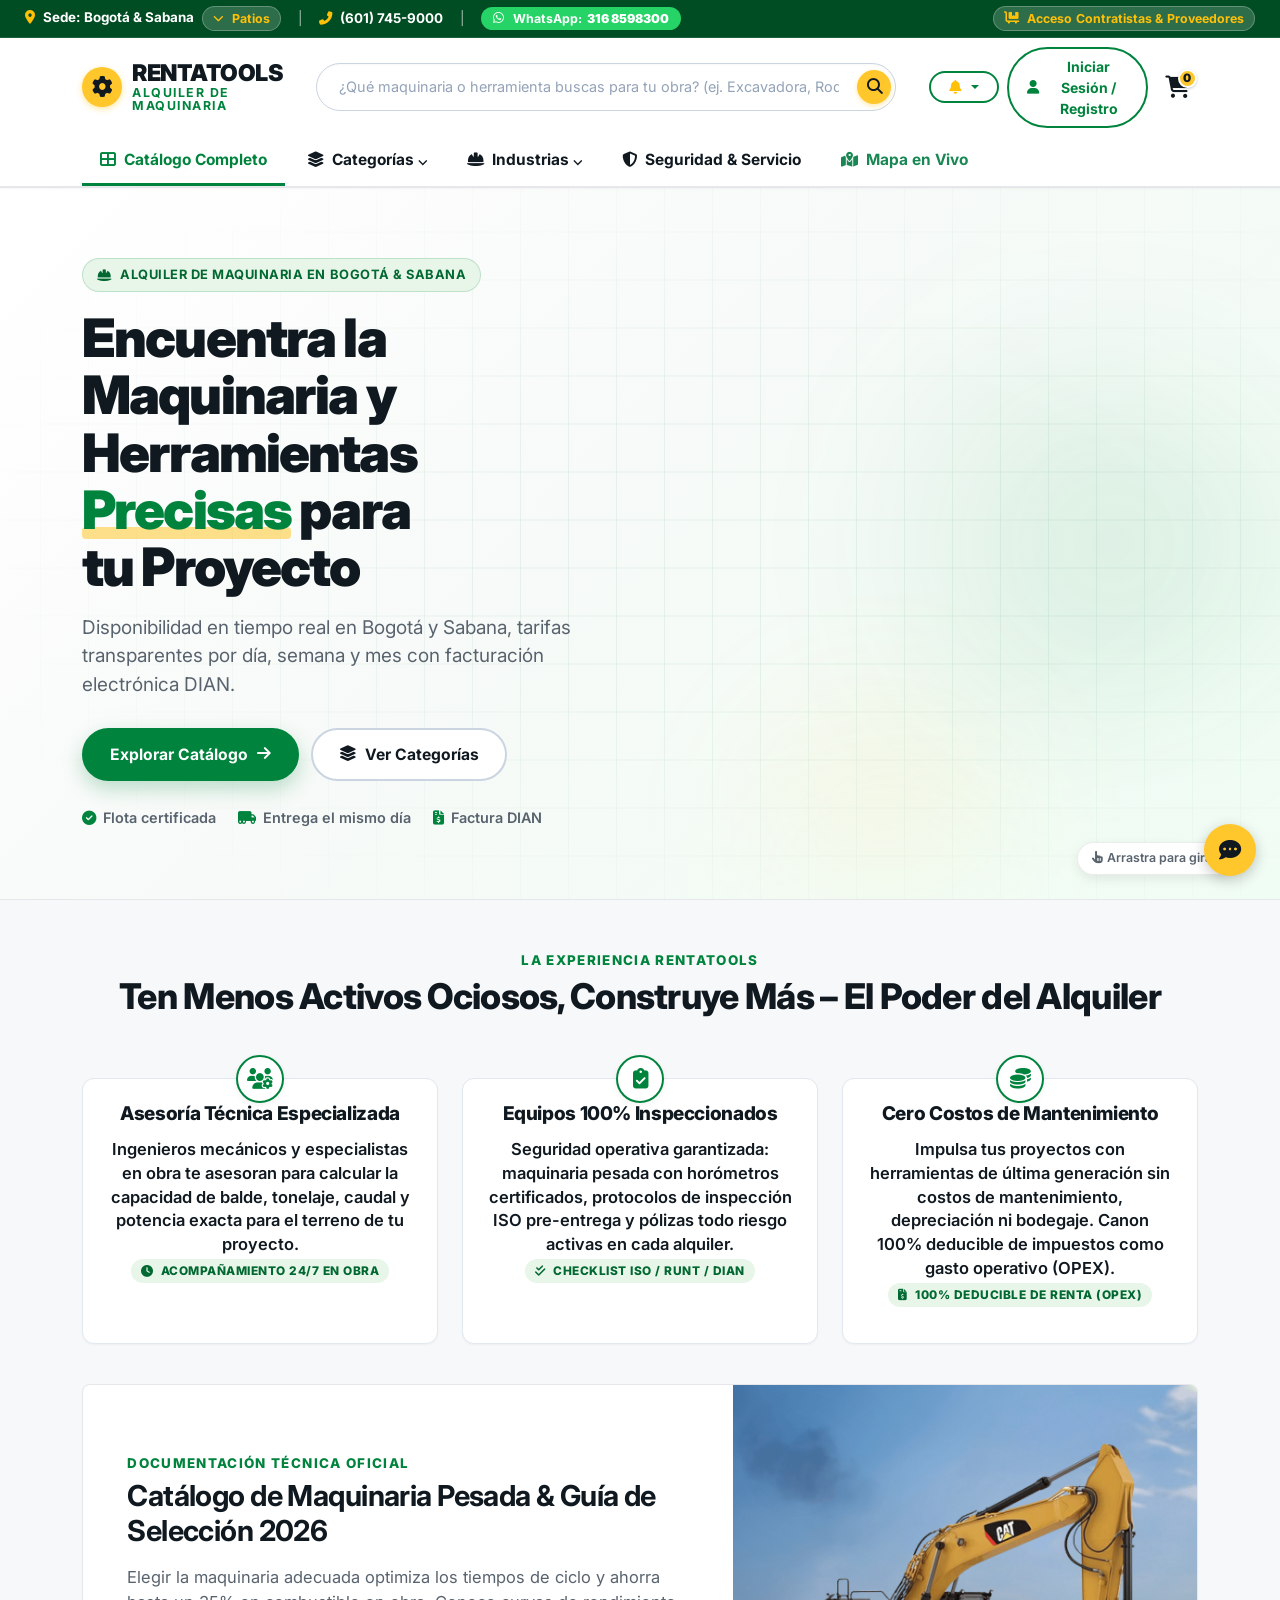
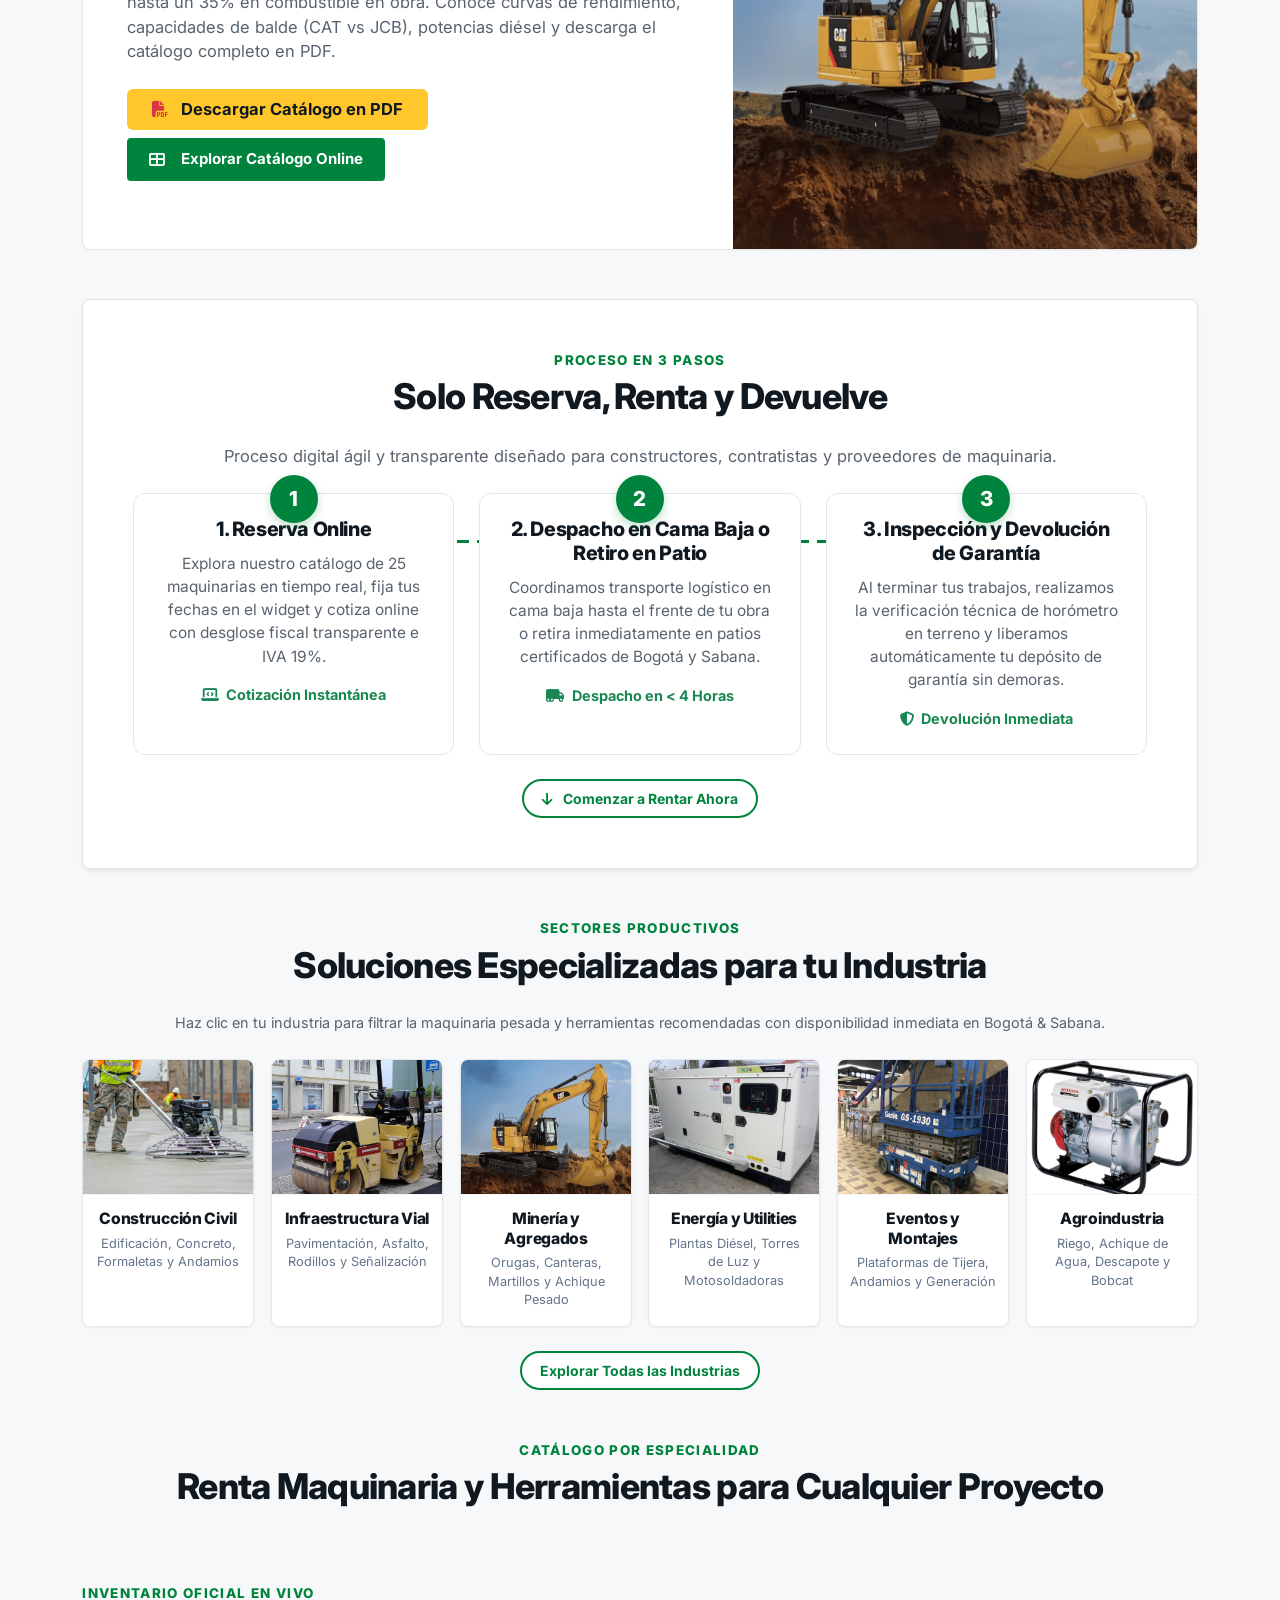
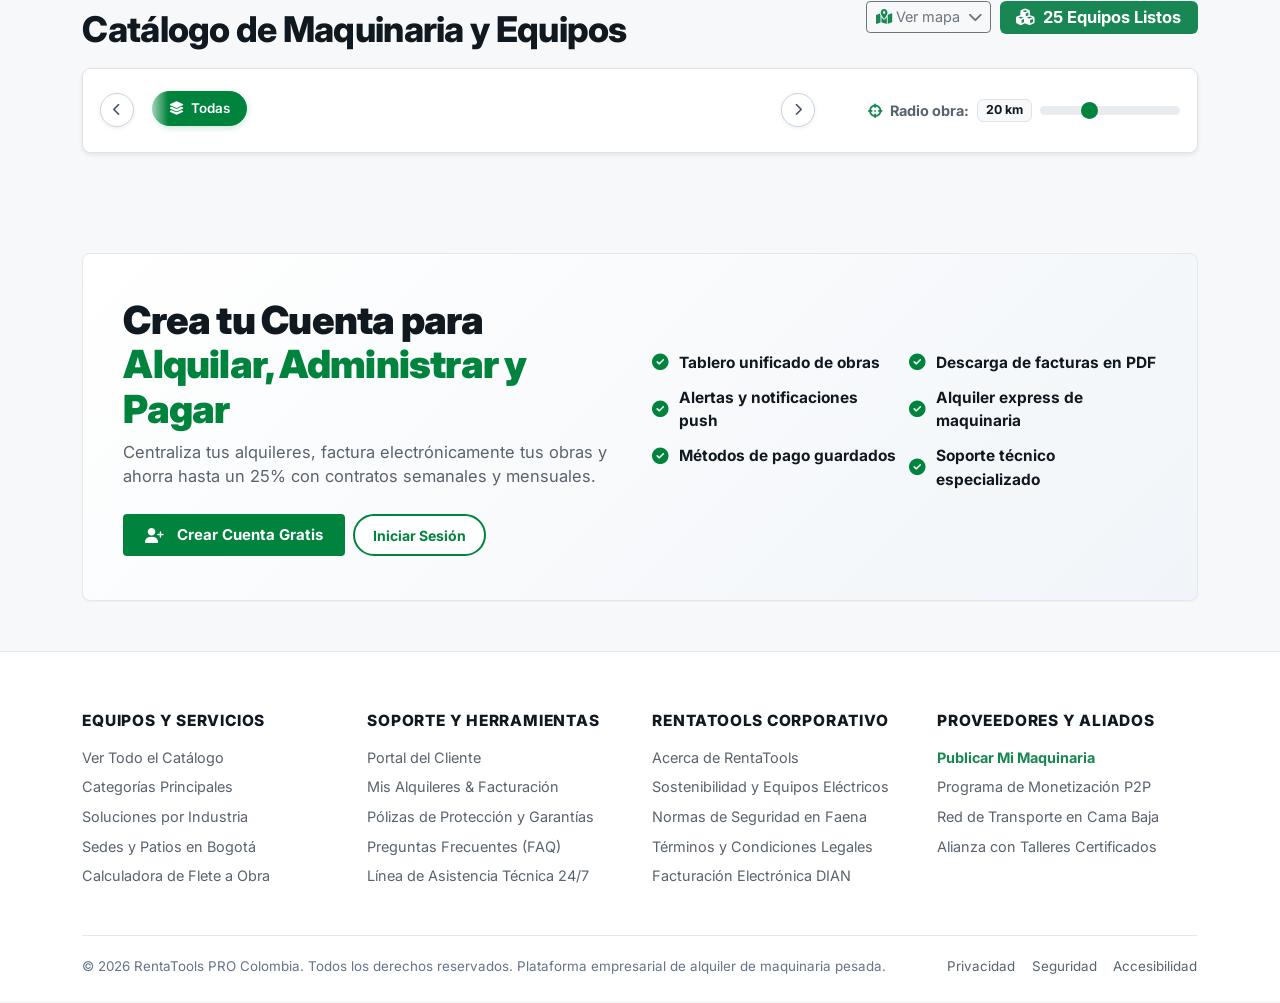
==== infrastructure/src/main/resources/static/index.html @ a92c47b1 "perf(3d): optimize GLB with Draco compression and enhance Three.js rendering performance" ====
<!DOCTYPE html>
<html lang="es">
<head>
  <meta charset="UTF-8">
  <meta name="viewport" content="width=device-width, initial-scale=1.0">
  <title>RentaTools PRO | Alquiler de Maquinaria Pesada y Herramientas</title>

  <!-- Google Fonts: Inter -->
  <link rel="preconnect" href="https://fonts.googleapis.com">
  <link rel="preconnect" href="https://fonts.gstatic.com" crossorigin>
  <link href="https://fonts.googleapis.com/css2?family=Inter:wght@300;400;500;600;700;800;900&display=swap" rel="stylesheet">

  <!-- Bootstrap 5 CSS -->
  <link href="https://cdn.jsdelivr.net/npm/bootstrap@5.3.3/dist/css/bootstrap.min.css" rel="stylesheet">

  <!-- FontAwesome 6 -->
  <link rel="stylesheet" href="https://cdnjs.cloudflare.com/ajax/libs/font-awesome/6.5.1/css/all.min.css">

  <!-- Leaflet Map CSS -->
  <link rel="stylesheet" href="https://unpkg.com/leaflet@1.9.4/dist/leaflet.css" />

  <!-- SweetAlert2 CSS -->
  <link rel="stylesheet" href="https://cdn.jsdelivr.net/npm/sweetalert2@11/dist/sweetalert2.min.css">

  <!-- Estilos Base y Tema Sunbelt Rentals -->
  <link rel="stylesheet" href="css/style.css">
  <link rel="stylesheet" href="css/sunbelt-theme.css?v=3">

  <!-- Three.js (Modelo 3D del Hero) vía Import Map -->
  <script type="importmap">
    {
      "imports": {
        "three": "https://cdn.jsdelivr.net/npm/three@0.170.0/build/three.module.js",
        "three/addons/": "https://cdn.jsdelivr.net/npm/three@0.170.0/examples/jsm/"
      }
    }
  </script>
</head>
<body>

  <!-- ==================== 1. BARRA SUPERIOR DE UTILIDADES (UTILITY BAR) ==================== -->
  <div class="sb-utility-bar">
    <div class="container-fluid px-3 px-xl-4 d-flex justify-content-between align-items-center">
      <div class="d-flex align-items-center gap-2 gap-md-3 text-nowrap">
        <a href="#" onclick="App.showCoverageModal(); return false;" class="text-white text-decoration-none sb-utility-hover text-nowrap" title="Ver patios y zonas de cobertura en Bogotá y Sabana">
          <i class="fa fa-map-marker-alt text-warning me-1"></i>
          <span class="d-none d-sm-inline"><strong>Sede:</strong> </span><strong>Bogotá & Sabana</strong>
          <span class="sb-utility-badge text-warning ms-1 d-none d-sm-inline-flex"><i class="fa fa-chevron-down me-1" style="font-size: 0.65rem;"></i>Patios</span>
        </a>
        <span class="d-none d-md-inline text-white-50">|</span>
        <a href="tel:6017459000" class="text-white text-decoration-none d-none d-md-inline sb-utility-hover text-nowrap" title="Llamar a línea de atención en obras">
          <i class="fa fa-phone-alt text-warning me-1"></i> <span class="d-none d-xxl-inline">Línea Obras: </span><strong>(601) 745-9000</strong>
        </a>
        <span class="d-none d-lg-inline text-white-50">|</span>
        <a href="https://wa.me/573168598300?text=Hola,%20quisiera%20reportar%20un%20insidente%20con%20la%20pagina%20y/o%20con%20mi%20producto.%20Muchas%20gracias!!" target="_blank" rel="noopener" class="d-none d-lg-inline-flex sb-whatsapp-btn text-nowrap" title="Chatear con asesor técnico por WhatsApp">
          <i class="fab fa-whatsapp me-1"></i> WhatsApp: <strong>316 8598300</strong>
        </a>
      </div>
      <div class="d-flex align-items-center gap-2 gap-md-3 text-nowrap">
        <a href="#" onclick="App.navigateToSection('section-industries'); return false;" class="d-none d-xxl-inline text-white text-decoration-none sb-utility-hover text-nowrap">
          <i class="fa fa-hard-hat text-warning me-1"></i> Soluciones por Industria
        </a>
        <span class="d-none d-xxl-inline text-white-50">|</span>
        <a href="#" onclick="App.handleContractorQuickAccess(); return false;" class="sb-utility-badge text-warning text-decoration-none text-nowrap" title="Acceso para contratistas y empresas de maquinaria">
          <i class="fa fa-dolly-flatbed me-1"></i> <span class="d-none d-xl-inline">Acceso </span><span class="d-none d-md-inline">Contratistas & </span>Proveedores
        </a>
      </div>
    </div>
  </div>

  <!-- ==================== 2. NAVBAR PRINCIPAL (MAIN HEADER) ==================== -->
  <header class="sb-main-nav">
    <div class="container-xl py-2">
      <div class="d-flex align-items-center justify-content-between gap-3">
        
        <!-- Logo RentaTools -->
        <a class="sb-logo-container" href="#" onclick="App.switchView('catalog'); return false;">
          <div class="sb-logo-icon">
            <i class="fa fa-cog"></i>
          </div>
          <div class="sb-logo-text">
            RENTATOOLS
            <span>ALQUILER DE MAQUINARIA</span>
          </div>
        </a>

        <!-- Buscador Central Tipo Píldora -->
        <div class="sb-search-form d-none d-md-block flex-grow-1 mx-3">
          <input type="text" id="search-input" class="sb-search-input" placeholder="¿Qué maquinaria o herramienta buscas para tu obra? (ej. Excavadora, Rodillo, Planta)..." autocomplete="off">
          <button class="sb-search-btn" type="button" title="Buscar">
            <i class="fa fa-search"></i>
          </button>
        </div>

        <!-- Acciones del Usuario a la Derecha -->
        <div class="d-flex align-items-center gap-2">
          
          <!-- Campana de Notificaciones -->
          <div class="dropdown">
            <button class="btn btn-sb-pill-outline p-2 px-3 dropdown-toggle" type="button" id="notifDropdown" data-bs-toggle="dropdown" data-bs-auto-close="outside" aria-expanded="false">
              <i class="fa fa-bell text-warning"></i>
              <span id="notif-badge" class="badge bg-danger rounded-pill ms-1" style="display: none;">0</span>
            </button>
            <div class="dropdown-menu dropdown-menu-end shadow-lg p-0" style="min-width: 300px; border-radius: 8px;">
              <div class="d-flex justify-content-between align-items-center px-3 py-2 border-bottom">
                <strong class="small"><i class="fa fa-bell text-warning me-1"></i> Notificaciones</strong>
                <button type="button" class="btn btn-link btn-sm text-decoration-none p-0" onclick="RealtimeManager.clearNotifications(); return false;">
                  <small>Limpiar</small>
                </button>
              </div>
              <ul class="list-unstyled mb-0 p-2" id="notif-list" style="max-height: 250px; overflow-y: auto;">
                <li class="dropdown-item text-muted text-center py-2 small">Sin notificaciones</li>
              </ul>
            </div>
          </div>

          <!-- Acciones Invitado -->
          <div id="nav-guest-actions" class="d-flex gap-2">
            <button class="btn-sb-pill-outline" onclick="App.openAuthModal('login')">
              <i class="fa fa-user me-1"></i> Iniciar Sesión / Registro
            </button>
          </div>

          <!-- Botón rápido Añadir Maquinaria para Proveedor -->
          <button class="sb-nav-add-tool-pill d-none" id="nav-add-tool-btn" style="display: none !important;" onclick="App.openAddToolModal()">
            <i class="fa fa-plus-circle me-1"></i> Añadir Maquinaria
          </button>

          <!-- Acciones de Usuario Logueado (Menú Dinámico) -->
          <div id="nav-user-actions" class="dropdown" style="display: none;">
            <button class="btn btn-sb-pill-outline dropdown-toggle d-flex align-items-center gap-2" type="button" id="userMenuBtn" data-bs-toggle="dropdown" aria-expanded="false">
              <span class="badge rounded-circle d-flex align-items-center justify-content-center fw-bold" id="nav-user-avatar" style="width: 28px; height: 28px; background-color: var(--sb-green); color: #fff; font-size: 0.85rem;">U</span>
              <span class="text-truncate fw-bold" id="nav-user-short-name" style="max-width: 120px;">Usuario</span>
              <span id="nav-user-role-badge-pill" class="badge rounded-pill bg-light text-dark border ms-1" style="font-size: 0.7rem;">ROL</span>
            </button>
            <ul class="dropdown-menu dropdown-menu-end shadow-lg p-2" aria-labelledby="userMenuBtn" style="border-radius: 10px; min-width: 250px;">
              <li class="px-3 py-2 border-bottom mb-2 bg-light rounded-top">
                <div class="fw-bold text-dark text-truncate" id="nav-user-dropdown-name">Nombre de Usuario</div>
                <div class="d-flex justify-content-between align-items-center mt-1">
                  <span class="small text-muted text-truncate me-2" id="nav-user-dropdown-email">correo@rentatools.com</span>
                  <span id="nav-user-role-badge" class="badge bg-success">CLIENTE</span>
                </div>
              </li>
              <li id="dropdown-client-item">
                <a class="dropdown-item py-2 d-flex align-items-center gap-2" href="#" onclick="App.switchView('client-dashboard'); return false;">
                  <i class="fa fa-history text-success" style="width: 18px;"></i>
                  <span id="dropdown-client-label">Mis Alquileres & Facturas</span>
                </a>
              </li>
              <li id="dropdown-provider-item" style="display: none;">
                <a class="dropdown-item py-2 d-flex align-items-center gap-2" href="#" onclick="App.handleProviderDashboardAccess(); return false;">
                  <i class="fa fa-dolly-flatbed text-warning" style="width: 18px;"></i>
                  <span>Gestión Proveedor</span>
                </a>
              </li>
              <li id="dropdown-add-tool-item" style="display: none;">
                <a class="dropdown-item py-2 d-flex align-items-center gap-2 text-success fw-bold" href="#" onclick="App.handleAddToolAccess(); return false;">
                  <i class="fa fa-plus-circle" style="width: 18px;"></i>
                  <span>Añadir Maquinaria</span>
                </a>
              </li>
              <li id="dropdown-admin-item" style="display: none;">
                <a class="dropdown-item py-2 d-flex align-items-center gap-2 text-primary" href="#" onclick="App.switchView('admin-dashboard'); return false;">
                  <i class="fa fa-chart-line" style="width: 18px;"></i>
                  <span>Panel Administrador</span>
                </a>
              </li>
              <li><hr class="dropdown-divider my-2"></li>
              <li>
                <a class="dropdown-item py-2 d-flex align-items-center gap-2 text-danger fw-bold" href="#" onclick="App.logout(); return false;">
                  <i class="fa fa-sign-out-alt" style="width: 18px;"></i>
                  <span>Cerrar Sesión</span>
                </a>
              </li>
            </ul>
          </div>

          <!-- Carrito de Alquiler -->
          <a href="#" class="sb-cart-btn" onclick="App.openCartModal(); return false;" title="Ver mi carrito de alquiler">
            <i class="fa fa-shopping-cart"></i>
            <span class="sb-cart-badge" id="sb-cart-count">0</span>
          </a>

        </div>
      </div>
      <!-- Buscador en Móvil (Píldora con botón amarillo Sunbelt) -->
      <div class="d-md-none pt-2 pb-1">
        <div class="sb-search-form">
          <input type="text" id="search-input-mobile" class="sb-search-input" placeholder="¿Qué maquinaria o equipo buscas?..." oninput="const mVal = this.value; const s = document.getElementById('search-input'); if(s) s.value = mVal; App.filterTools(mVal);" autocomplete="off">
          <button class="sb-search-btn" type="button" title="Buscar" onclick="document.getElementById('search-input-mobile').focus();">
            <i class="fa fa-search"></i>
          </button>
        </div>
      </div>
    </div>

    <!-- ==================== 3. SUBNAV / MENÚ DE CATEGORÍAS ==================== -->
    <div class="sb-subnav">
      <div class="container-xl">
        <ul class="sb-subnav-list">
          <li><a href="#" class="sb-subnav-link active" onclick="App.navigateToSection('section-catalog'); return false;"><i class="fa fa-th-large me-1"></i> Catálogo Completo</a></li>
          <li class="sb-nav-hover-dropdown dropdown position-relative">
            <a href="#" class="sb-subnav-link" onclick="App.navigateToSection('section-directory'); return false;"><i class="fa fa-layer-group me-1"></i> Categorías ⌵</a>
            <ul class="dropdown-menu sb-nav-hover-menu shadow-lg" id="nav-categories-dropdown"></ul>
          </li>
          <li class="sb-nav-hover-dropdown dropdown position-relative">
            <a href="#" class="sb-subnav-link" onclick="App.navigateToSection('section-industries'); return false;"><i class="fa fa-hard-hat me-1"></i> Industrias ⌵</a>
            <ul class="dropdown-menu sb-nav-hover-menu shadow-lg" id="nav-industries-dropdown"></ul>
          </li>
          <li><a href="#" class="sb-subnav-link" onclick="App.navigateToSection('section-experience'); return false;"><i class="fa fa-shield-alt me-1"></i> Seguridad & Servicio</a></li>
          <li><a href="#" class="sb-subnav-link text-success fw-bold" onclick="App.navigateToSection('section-map'); return false;"><i class="fa fa-map-marked-alt me-1"></i> Mapa en Vivo</a></li>
          <li id="nav-client-tab-link" style="display: none;"><a href="#" class="sb-subnav-link" onclick="App.switchView('client-dashboard'); return false;">Mis Alquileres</a></li>
          <li id="nav-provider-tab-link" style="display: none;"><a href="#" class="sb-subnav-link text-warning fw-bold" onclick="App.switchView('provider-dashboard'); return false;">Portal Proveedor</a></li>
        </ul>
      </div>
    </div>
  </header>

  <!-- ==================== VISTA 1: CATÁLOGO Y HOME SUNBELT ==================== -->
  <div id="view-catalog" class="app-view">

    <!-- ==================== 4. HERO A PANTALLA COMPLETA CON RETROEXCAVADORA 3D ==================== -->
    <section class="sb-hero sb-hero-3d" id="sb-hero">
      <!-- Fondo minimalista: degradado de marca + cuadrícula técnica tenue + halos de luz -->
      <div class="sb-hero-bg" aria-hidden="true">
        <span class="sb-hero-glow sb-hero-glow-green"></span>
        <span class="sb-hero-glow sb-hero-glow-yellow"></span>
      </div>

      <!-- Escenario 3D interactivo (Three.js): abarca el lateral derecho de forma fluida sin división de columnas -->
      <div id="hero-3d-canvas" class="sb-hero-3d-stage" role="img" aria-label="Modelo 3D interactivo de una retroexcavadora"></div>

      <!-- Contenedor del contenido textual alineado a la izquierda -->
      <div class="container-xl sb-hero-container">
        <div class="sb-hero-copy">
          <span class="sb-hero-eyebrow sb-unfold-down"><i class="fa fa-hard-hat me-2"></i>Alquiler de maquinaria en Bogotá &amp; Sabana</span>
          <h1 class="sb-hero-title sb-unfold-down">Encuentra la Maquinaria y Herramientas <span class="sb-hero-highlight">Precisas</span> para tu Proyecto</h1>
          <p class="sb-hero-lead sb-unfold-lead">Disponibilidad en tiempo real en Bogotá y Sabana, tarifas transparentes por día, semana y mes con facturación electrónica DIAN.</p>

          <div class="sb-hero-actions sb-unfold-lead">
            <a href="#section-catalog" class="sb-hero-btn sb-hero-btn-primary" onclick="App.navigateToSection('section-catalog'); return false;">
              Explorar Catálogo <i class="fa fa-arrow-right ms-2"></i>
            </a>
            <a href="#section-directory" class="sb-hero-btn sb-hero-btn-outline" onclick="App.navigateToSection('section-directory'); return false;">
              <i class="fa fa-layer-group me-2"></i>Ver Categorías
            </a>
          </div>

          <ul class="sb-hero-trust sb-unfold-lead">
            <li><i class="fa fa-check-circle"></i> Flota certificada</li>
            <li><i class="fa fa-truck-moving"></i> Entrega el mismo día</li>
            <li><i class="fa fa-file-invoice-dollar"></i> Factura DIAN</li>
          </ul>
        </div>
      </div>

      <span class="sb-hero-3d-hint" aria-hidden="true"><i class="fa fa-hand-pointer me-1"></i>Arrastra para girar</span>
    </section>

    <main class="container-xl my-5">

      <!-- ==================== 6. SECCIÓN "THE RENTATOOLS EXPERIENCE" ==================== -->
      <section class="mb-5" id="section-experience">
        <div class="text-center mb-4">
          <span class="sb-section-eyebrow">LA EXPERIENCIA RENTATOOLS</span>
          <h2 class="sb-section-title">Ten Menos Activos Ociosos, Construye Más – El Poder del Alquiler</h2>
        </div>

        <div class="row g-4 sb-value-cards-container">
          <!-- Tarjeta 1: Asesoría Técnica -->
          <div class="col-12 col-md-4">
            <div class="sb-value-card">
              <div class="sb-value-icon-circle">
                <i class="fa fa-users-cog"></i>
              </div>
              <h4 class="sb-value-title">Asesoría Técnica Especializada</h4>
              <p class="sb-value-card-text">Ingenieros mecánicos y especialistas en obra te asesoran para calcular la capacidad de balde, tonelaje, caudal y potencia exacta para el terreno de tu proyecto.</p>
              <span class="sb-value-tag"><i class="fa fa-clock me-1"></i> Acompañamiento 24/7 en Obra</span>
            </div>
          </div>

          <!-- Tarjeta 2: Equipos Inspeccionados -->
          <div class="col-12 col-md-4">
            <div class="sb-value-card">
              <div class="sb-value-icon-circle">
                <i class="fa fa-clipboard-check"></i>
              </div>
              <h4 class="sb-value-title">Equipos 100% Inspeccionados</h4>
              <p class="sb-value-card-text">Seguridad operativa garantizada: maquinaria pesada con horómetros certificados, protocolos de inspección ISO pre-entrega y pólizas todo riesgo activas en cada alquiler.</p>
              <span class="sb-value-tag"><i class="fa fa-check-double me-1"></i> Checklist ISO / RUNT / DIAN</span>
            </div>
          </div>

          <!-- Tarjeta 3: Cero Mantenimiento -->
          <div class="col-12 col-md-4">
            <div class="sb-value-card">
              <div class="sb-value-icon-circle">
                <i class="fa fa-coins"></i>
              </div>
              <h4 class="sb-value-title">Cero Costos de Mantenimiento</h4>
              <p class="sb-value-card-text">Impulsa tus proyectos con herramientas de última generación sin costos de mantenimiento, depreciación ni bodegaje. Canon 100% deducible de impuestos como gasto operativo (OPEX).</p>
              <span class="sb-value-tag"><i class="fa fa-file-invoice-dollar me-1"></i> 100% Deducible de Renta (OPEX)</span>
            </div>
          </div>
        </div>

        <!-- Split Banner Guía Técnica & Descarga Catálogo PDF -->
        <div class="sb-split-banner">
          <div class="row g-0 align-items-center">
            <div class="col-12 col-md-7 sb-split-banner-content">
              <span class="sb-section-eyebrow">DOCUMENTACIÓN TÉCNICA OFICIAL</span>
              <h3 class="fw-bold text-dark mb-3">Catálogo de Maquinaria Pesada & Guía de Selección 2026</h3>
              <p class="text-muted mb-4">Elegir la maquinaria adecuada optimiza los tiempos de ciclo y ahorra hasta un 35% en combustible en obra. Conoce curvas de rendimiento, capacidades de balde (CAT vs JCB), potencias diésel y descarga el catálogo completo en PDF.</p>
              <div class="d-flex flex-wrap gap-2">
                <button type="button" class="btn btn-sb-yellow text-dark fw-bold px-4 py-2" onclick="App.downloadCatalogPdf()">
                  <i class="fa fa-file-pdf text-danger me-2"></i> Descargar Catálogo en PDF
                </button>
                <a href="#section-catalog" class="btn btn-sb-green px-4 py-2">
                  <i class="fa fa-th-large me-2"></i> Explorar Catálogo Online
                </a>
              </div>
            </div>
            <div class="col-12 col-md-5">
              <img src="assets/img/machinery/Retroexcavadora-Oruga-CAT-320D.png" alt="Excavadora de Oruga CAT 320D" class="sb-split-banner-img">
            </div>
          </div>
        </div>
      </section>

      <!-- ==================== 7. SECCIÓN "JUST RESERVE, RENT AND RETURN" (TIMELINE) ==================== -->
      <section class="sb-steps-section bg-white p-4 p-md-5 rounded-3 border mb-5 shadow-sm">
        <div class="text-center mb-4">
          <span class="sb-section-eyebrow">PROCESO EN 3 PASOS</span>
          <h2 class="sb-section-title">Solo Reserva, Renta y Devuelve</h2>
          <p class="text-muted">Proceso digital ágil y transparente diseñado para constructores, contratistas y proveedores de maquinaria.</p>
        </div>

        <div class="row g-4 sb-steps-timeline">
          <!-- Paso 1 -->
          <div class="col-12 col-md-4">
            <div class="sb-step-card">
              <div class="sb-step-badge">1</div>
              <h4 class="sb-step-title">1. Reserva Online</h4>
              <p class="sb-step-desc">Explora nuestro catálogo de 25 maquinarias en tiempo real, fija tus fechas en el widget y cotiza online con desglose fiscal transparente e IVA 19%.</p>
              <div class="mt-3 text-success small fw-bold"><i class="fa fa-laptop-code me-1"></i> Cotización Instantánea</div>
            </div>
          </div>
          <!-- Paso 2 -->
          <div class="col-12 col-md-4">
            <div class="sb-step-card">
              <div class="sb-step-badge">2</div>
              <h4 class="sb-step-title">2. Despacho en Cama Baja o Retiro en Patio</h4>
              <p class="sb-step-desc">Coordinamos transporte logístico en cama baja hasta el frente de tu obra o retira inmediatamente en patios certificados de Bogotá y Sabana.</p>
              <div class="mt-3 text-success small fw-bold"><i class="fa fa-truck-moving me-1"></i> Despacho en &lt; 4 Horas</div>
            </div>
          </div>
          <!-- Paso 3 -->
          <div class="col-12 col-md-4">
            <div class="sb-step-card">
              <div class="sb-step-badge">3</div>
              <h4 class="sb-step-title">3. Inspección y Devolución de Garantía</h4>
              <p class="sb-step-desc">Al terminar tus trabajos, realizamos la verificación técnica de horómetro en terreno y liberamos automáticamente tu depósito de garantía sin demoras.</p>
              <div class="mt-3 text-success small fw-bold"><i class="fa fa-shield-alt me-1"></i> Devolución Inmediata</div>
            </div>
          </div>
        </div>

        <div class="text-center mt-4">
          <a href="#section-catalog" class="btn-sb-pill-outline px-4 py-2">
            <i class="fa fa-arrow-down me-1"></i> Comenzar a Rentar Ahora
          </a>
        </div>
      </section>

      <!-- ==================== 8. SOLUCIONES POR INDUSTRIA (6 TARJETAS INTERACTIVAS) ==================== -->
      <section class="mb-5" id="section-industries">
        <div class="text-center mb-4">
          <span class="sb-section-eyebrow">SECTORES PRODUCTIVOS</span>
          <h2 class="sb-section-title">Soluciones Especializadas para tu Industria</h2>
          <p class="text-muted small">Haz clic en tu industria para filtrar la maquinaria pesada y herramientas recomendadas con disponibilidad inmediata en Bogotá & Sabana.</p>
        </div>

        <div class="row g-3">
          <!-- 1. Construcción Civil -->
          <div class="col-6 col-md-4 col-lg-2">
            <div class="sb-industry-card sb-unfold-item" style="--unfold-delay: 0ms;" data-industry="construccion-civil" onclick="App.filterByIndustry('construccion-civil')">
              <div class="sb-industry-img-wrap">
                <img src="assets/img/machinery/allanadora-concreto.jpeg" alt="Construcción Civil" class="sb-industry-img">
              </div>
              <div class="sb-industry-body">
                <h5 class="sb-industry-title">Construcción Civil</h5>
                <p class="sb-industry-subtitle">Edificación, Concreto, Formaletas y Andamios</p>
              </div>
            </div>
          </div>

          <!-- 2. Infraestructura Vial -->
          <div class="col-6 col-md-4 col-lg-2">
            <div class="sb-industry-card sb-unfold-item" style="--unfold-delay: 70ms;" data-industry="infraestructura-vial" onclick="App.filterByIndustry('infraestructura-vial')">
              <div class="sb-industry-img-wrap">
                <img src="assets/img/machinery/rodillo-compactador.jpg" alt="Infraestructura Vial" class="sb-industry-img">
              </div>
              <div class="sb-industry-body">
                <h5 class="sb-industry-title">Infraestructura Vial</h5>
                <p class="sb-industry-subtitle">Pavimentación, Asfalto, Rodillos y Señalización</p>
              </div>
            </div>
          </div>

          <!-- 3. Minería y Agregados -->
          <div class="col-6 col-md-4 col-lg-2">
            <div class="sb-industry-card sb-unfold-item" style="--unfold-delay: 140ms;" data-industry="mineria-agregados" onclick="App.filterByIndustry('mineria-agregados')">
              <div class="sb-industry-img-wrap">
                <img src="assets/img/machinery/Retroexcavadora-Oruga-CAT-320D.png" alt="Minería y Agregados" class="sb-industry-img">
              </div>
              <div class="sb-industry-body">
                <h5 class="sb-industry-title">Minería y Agregados</h5>
                <p class="sb-industry-subtitle">Orugas, Canteras, Martillos y Achique Pesado</p>
              </div>
            </div>
          </div>

          <!-- 4. Energía y Utilities -->
          <div class="col-6 col-md-4 col-lg-2">
            <div class="sb-industry-card sb-unfold-item" style="--unfold-delay: 210ms;" data-industry="energia-utilities" onclick="App.filterByIndustry('energia-utilities')">
              <div class="sb-industry-img-wrap">
                <img src="assets/img/machinery/planta-electrica-cummins.jpg" alt="Energía y Utilities" class="sb-industry-img">
              </div>
              <div class="sb-industry-body">
                <h5 class="sb-industry-title">Energía y Utilities</h5>
                <p class="sb-industry-subtitle">Plantas Diésel, Torres de Luz y Motosoldadoras</p>
              </div>
            </div>
          </div>

          <!-- 5. Eventos y Montajes -->
          <div class="col-6 col-md-4 col-lg-2">
            <div class="sb-industry-card sb-unfold-item" style="--unfold-delay: 280ms;" data-industry="eventos-montajes" onclick="App.filterByIndustry('eventos-montajes')">
              <div class="sb-industry-img-wrap">
                <img src="assets/img/machinery/plataforma-tijera.jpg" alt="Eventos y Montajes" class="sb-industry-img">
              </div>
              <div class="sb-industry-body">
                <h5 class="sb-industry-title">Eventos y Montajes</h5>
                <p class="sb-industry-subtitle">Plataformas de Tijera, Andamios y Generación</p>
              </div>
            </div>
          </div>

          <!-- 6. Agroindustria -->
          <div class="col-6 col-md-4 col-lg-2">
            <div class="sb-industry-card sb-unfold-item" style="--unfold-delay: 350ms;" data-industry="agroindustria" onclick="App.filterByIndustry('agroindustria')">
              <div class="sb-industry-img-wrap">
                <img src="assets/img/machinery/motobomba-lodos.jpg" alt="Agroindustria" class="sb-industry-img">
              </div>
              <div class="sb-industry-body">
                <h5 class="sb-industry-title">Agroindustria</h5>
                <p class="sb-industry-subtitle">Riego, Achique de Agua, Descapote y Bobcat</p>
              </div>
            </div>
          </div>
        </div>

        <div class="text-center mt-4">
          <a href="#" onclick="App.navigateToSection('section-catalog'); return false;" class="btn-sb-pill-outline px-4 py-2">
            Explorar Todas las Industrias
          </a>
        </div>
      </section>

      <!-- ==================== 9. DIRECTORIO VISUAL DE CATEGORÍAS (GRID) ==================== -->
      <section class="mb-5" id="section-directory">
        <div class="text-center mb-3">
          <span class="sb-section-eyebrow">CATÁLOGO POR ESPECIALIDAD</span>
          <h2 class="sb-section-title">Renta Maquinaria y Herramientas para Cualquier Proyecto</h2>
        </div>

        <!-- Grid de Categorías Dinámicas / Frecuentes -->
        <div class="sb-category-grid" id="sb-category-grid">
          <!-- Renderizado dinámicamente o con categorías oficiales -->
        </div>
      </section>

      <!-- ==================== 10. CATÁLOGO EN TIEMPO REAL (HORIZONTE SUNBELT) ==================== -->
      <section class="mb-5" id="section-catalog">
        <div class="d-flex justify-content-between align-items-center mb-3 flex-wrap gap-2">
          <div>
            <span class="sb-section-eyebrow">INVENTARIO OFICIAL EN VIVO</span>
            <h2 class="sb-section-title mb-0">Catálogo de Maquinaria y Equipos</h2>
          </div>
          <div class="d-flex align-items-center gap-2">
            <button class="btn btn-outline-secondary btn-sm d-flex align-items-center gap-1" type="button" data-bs-toggle="collapse" data-bs-target="#map-collapse-container" aria-expanded="false" aria-controls="map-collapse-container" id="btn-toggle-map">
              <i class="fa fa-map-marked-alt text-success"></i>
              <span id="map-toggle-status">Ver mapa</span>
              <i class="fa fa-chevron-down ms-1" id="map-toggle-chevron"></i>
            </button>
            <span class="badge bg-success px-3 py-2 fs-6">
              <i class="fa fa-cubes me-1"></i> <span id="tools-counter-num">25</span> Equipos Listos
            </span>
          </div>
        </div>

        <!-- Filtros Rápidos y Radio de Cobertura -->
        <div class="bg-white border rounded-3 p-3 mb-4 shadow-sm">
          <div class="row g-3 align-items-center">
            <!-- Píldoras de Categorías con navegación suave y sin scrollbar visible -->
            <div class="col-12 col-lg-8">
              <div class="category-pills-wrapper">
                <button class="sb-pill-nav-btn sb-pill-nav-prev" type="button" aria-label="Anterior" onclick="App.scrollCategoryPills(-220)" title="Ver categorías anteriores" style="display: inline-flex; align-items: center; justify-content: center; width: 34px; height: 34px; min-width: 34px; border-radius: 50%; border: 1px solid #cbd5e1; background: #ffffff; color: #475569; cursor: pointer; flex-shrink: 0; box-shadow: 0 1px 3px rgba(0,0,0,0.1); padding: 0;">
                  <i class="fa fa-chevron-left" aria-hidden="true"></i>
                </button>
                <div class="category-pills-scroll-area">
                  <div class="category-pills" id="category-pills-container" style="overflow-x: auto; scrollbar-width: none; -ms-overflow-style: none;">
                    <div class="category-pill active" data-category="TODAS"><i class="fa fa-layer-group me-1"></i> Todas</div>
                  </div>
                </div>
                <button class="sb-pill-nav-btn sb-pill-nav-next" type="button" aria-label="Siguiente" onclick="App.scrollCategoryPills(220)" title="Ver más categorías" style="display: inline-flex; align-items: center; justify-content: center; width: 34px; height: 34px; min-width: 34px; border-radius: 50%; border: 1px solid #cbd5e1; background: #ffffff; color: #475569; cursor: pointer; flex-shrink: 0; box-shadow: 0 1px 3px rgba(0,0,0,0.1); padding: 0;">
                  <i class="fa fa-chevron-right" aria-hidden="true"></i>
                </button>
              </div>
            </div>

            <!-- Slider Cobertura Geográfica -->
            <div class="col-12 col-lg-4">
              <div class="d-flex align-items-center justify-content-lg-end gap-2">
                <span class="small text-muted fw-bold"><i class="fa fa-crosshairs text-success me-1"></i> Radio obra:</span>
                <span id="radius-value" class="badge bg-light text-dark border fw-bold">20 km</span>
                <input type="range" class="form-range" id="radius-slider" min="5" max="50" step="5" value="20" style="max-width: 140px;">
              </div>
            </div>
          </div>
        </div>

        <!-- Contenedor Desplegable del Mapa -->
        <div class="collapse mb-4" id="map-collapse-container">
          <div class="bg-white p-3 rounded-3 border shadow-sm">
            <div class="d-flex justify-content-between align-items-center mb-2 flex-wrap gap-2">
              <div>
                <strong class="text-dark"><i class="fa fa-map-pin text-success me-2"></i>Ubicación de Equipos y Cobertura en Bogotá</strong>
                <div class="small text-muted">El círculo azul delimita el radio de entrega desde tu obra real. Ubica tus equipos contratados y disponibles.</div>
              </div>
              <div class="d-flex align-items-center gap-2 small flex-wrap">
                <button type="button" class="btn btn-sm btn-outline-info text-dark fw-bold px-3 py-1 shadow-sm" onclick="MapManager.requestRealLocation(true)" title="Solicitar permisos de ubicación y centrar el mapa en tu obra actual">
                  <i class="fa fa-crosshairs text-info me-1"></i> Detectar mi ubicación real (GPS)
                </button>
                <span class="badge bg-info bg-opacity-10 text-dark border border-info border-opacity-25 py-1 px-2">
                  <i class="fa fa-circle text-info me-1 small"></i> Círculo Azul: Tu Obra y Radio
                </span>
                <span class="badge bg-success bg-opacity-10 text-success border border-success border-opacity-25 py-1 px-2">
                  <i class="fa fa-circle text-success me-1 small"></i> A tu disposición (Arriendo activo)
                </span>
                <span class="badge bg-warning bg-opacity-10 text-warning text-dark border border-warning border-opacity-25 py-1 px-2">
                  <i class="fa fa-circle text-warning me-1 small"></i> Disponible para cotizar
                </span>
              </div>
            </div>
            <div id="map-container" style="height: 380px; border-radius: 8px;"></div>
          </div>
        </div>

        <!-- Banner Informativo de Filtro por Industria -->
        <div id="industry-active-banner" class="alert alert-success d-flex justify-content-between align-items-center mb-4 shadow-sm" style="display: none !important;">
          <div class="d-flex align-items-center gap-2">
            <i class="fa fa-filter text-success fa-lg"></i>
            <span>Filtrando por Sector: <strong id="industry-banner-title">Construcción Civil</strong> (<span id="industry-banner-count" class="badge bg-success">0</span> maquinarias y equipos encontrados)</span>
          </div>
          <button type="button" class="btn btn-sm btn-outline-success fw-bold" onclick="App.clearIndustryFilter()">
            <i class="fa fa-times me-1"></i> Mostrar Todo el Catálogo
          </button>
        </div>

        <!-- LISTA DE MAQUINARIA (RENDERIZADO ESTILO SUNBELT ROW CARDS) -->
        <div class="sb-tools-container" id="tools-grid">
          <!-- Renderizado dinámicamente con JavaScript -->
        </div>

        <!-- Paginación del Catálogo -->
        <div id="tools-pagination" class="sb-pagination-wrapper d-flex justify-content-center align-items-center gap-2 mt-4 mb-3 flex-wrap"></div>
      </section>

      <!-- ==================== 11. BANNER DE FIDELIZACIÓN ("RENT, MANAGE, PAY") ==================== -->
      <section class="sb-account-banner" id="sb-account-banner-cta">
        <div class="row align-items-center">
          <div class="col-12 col-md-6 mb-4 mb-md-0">
            <h2 class="sb-account-title">
              Crea tu Cuenta para
              <span>Alquilar, Administrar y Pagar</span>
            </h2>
            <p class="text-muted mt-2 mb-4">Centraliza tus alquileres, factura electrónicamente tus obras y ahorra hasta un 25% con contratos semanales y mensuales.</p>
            <div class="d-flex gap-2 flex-wrap">
              <button class="btn btn-sb-green px-4 py-2" onclick="App.openAuthModal('register')">
                <i class="fa fa-user-plus me-1"></i> Crear Cuenta Gratis
              </button>
              <button class="btn-sb-pill-outline px-4 py-2" onclick="App.openAuthModal('login')">
                Iniciar Sesión
              </button>
            </div>
          </div>
          <div class="col-12 col-md-6">
            <div class="row g-2">
              <div class="col-sm-6">
                <div class="sb-benefit-item"><i class="fa fa-check-circle"></i> Tablero unificado de obras</div>
                <div class="sb-benefit-item"><i class="fa fa-check-circle"></i> Alertas y notificaciones push</div>
                <div class="sb-benefit-item"><i class="fa fa-check-circle"></i> Métodos de pago guardados</div>
              </div>
              <div class="col-sm-6">
                <div class="sb-benefit-item"><i class="fa fa-check-circle"></i> Descarga de facturas en PDF</div>
                <div class="sb-benefit-item"><i class="fa fa-check-circle"></i> Alquiler express de maquinaria</div>
                <div class="sb-benefit-item"><i class="fa fa-check-circle"></i> Soporte técnico especializado</div>
              </div>
            </div>
          </div>
        </div>
      </section>

    </main>

  </div>

  <!-- ==================== VISTA 2: DASHBOARD CLIENTE (ALQUILERES & FACTURAS) ==================== -->
  <div id="view-client-dashboard" class="app-view container-xl my-4" style="display: none;">
    <div class="bg-white border rounded-3 p-4 mb-4 shadow-sm">
      <div class="d-flex justify-content-between align-items-center mb-3">
        <div>
          <h3 class="fw-bold text-dark mb-1"><i class="fa fa-file-invoice text-success me-2"></i>Mis Alquileres & Facturación</h3>
          <p class="text-muted small mb-0">Consulta el estado de tus alquileres, confirma reservas y descarga tus facturas electrónicas oficiales en PDF.</p>
        </div>
        <button class="btn-sb-pill-outline" onclick="App.switchView('catalog')">
          <i class="fa fa-arrow-left me-1"></i> Volver al Catálogo
        </button>
      </div>

      <div class="table-responsive">
        <table class="table table-hover align-middle mb-0">
          <thead class="table-light">
            <tr>
              <th># RESERVA</th>
              <th>EQUIPO / MAQUINARIA</th>
              <th>PERIODO</th>
              <th>TOTAL FACTURADO</th>
              <th>ESTADO</th>
              <th>FACTURA PDF</th>
            </tr>
          </thead>
          <tbody id="client-rentals-list">
            <!-- Renderizado dinámicamente -->
          </tbody>
        </table>
      </div>
    </div>
  </div>

  <!-- ==================== VISTA 3: DASHBOARD PROVEEDOR ==================== -->
  <div id="view-provider-dashboard" class="app-view container-xl my-4" style="display: none;">
    <div class="bg-white border rounded-3 p-4 mb-4 shadow-sm">
      <div class="d-flex justify-content-between align-items-center mb-4 flex-wrap gap-2">
        <div>
          <h3 class="fw-bold text-dark mb-1"><i class="fa fa-dolly text-warning me-2"></i>Panel de Control del Proveedor</h3>
          <p class="text-muted small mb-0">Gestión de inventario de maquinaria, aprobación de arriendos entrantes y recepción de equipos.</p>
        </div>
        <div class="d-flex gap-2">
          <button class="btn btn-sb-green" onclick="App.openAddToolModal()">
            <i class="fa fa-plus-circle me-1"></i> Publicar Nueva Maquinaria
          </button>
          <button class="btn-sb-pill-outline" onclick="App.switchView('catalog')">
            <i class="fa fa-arrow-left me-1"></i> Catálogo
          </button>
        </div>
      </div>

      <!-- MAPA GEOESPACIAL DE FLOTA DEL PROVEEDOR -->
      <div class="bg-white border rounded-3 p-3 mb-4 shadow-sm provider-map-card">
        <div class="d-flex justify-content-between align-items-center mb-3 flex-wrap gap-2">
          <div>
            <h5 class="fw-bold text-dark mb-1">
              <i class="fa fa-map-marked-alt text-success me-2"></i>Mapa de Flota y Dispersión en Obra
            </h5>
            <p class="text-muted small mb-0">
              Ubicación de tu maquinaria. Equipos en verde están en patio listos para renta; equipos en naranja están alquilados en obra (haz clic sobre ellos para ver los datos completos del cliente que los alquiló).
            </p>
          </div>
          <div class="d-flex align-items-center gap-2 small flex-wrap">
            <span class="badge bg-success bg-opacity-10 text-success border border-success border-opacity-25 py-1 px-2">
              <i class="fa fa-circle text-success me-1 small"></i> En Patio / Disponible
            </span>
            <span class="badge bg-warning bg-opacity-10 text-warning text-dark border border-warning border-opacity-25 py-1 px-2">
              <i class="fa fa-circle text-warning me-1 small"></i> En Obra / Alquilada (Clic para ver Cliente)
            </span>
          </div>
        </div>
        <div id="provider-map-container" style="height: 420px; border-radius: 8px; z-index: 1;"></div>
      </div>
      <div class="d-flex justify-content-between align-items-center mb-3 flex-wrap gap-2">
        <div>
          <h5 class="fw-bold text-dark mb-0"><i class="fa fa-list-check text-success me-2"></i>Historial y Solicitudes de Alquiler</h5>
          <span class="text-muted small">Revisa tus solicitudes activas, pendientes de aprobación y el historial de devoluciones</span>
        </div>
        <div class="btn-group btn-group-sm" role="group">
          <button type="button" class="btn btn-outline-secondary active fw-semibold" id="btn-filter-prov-all" onclick="App.filterProviderRequests('ALL')">Todas (<span id="prov-count-all">0</span>)</button>
          <button type="button" class="btn btn-outline-warning fw-semibold" id="btn-filter-prov-active" onclick="App.filterProviderRequests('ACTIVE')"><i class="fa fa-hard-hat me-1"></i>En Obra (<span id="prov-count-active">0</span>)</button>
          <button type="button" class="btn btn-outline-info fw-semibold" id="btn-filter-prov-pending" onclick="App.filterProviderRequests('PENDING')"><i class="fa fa-clock me-1"></i>Por Aprobar (<span id="prov-count-pending">0</span>)</button>
          <button type="button" class="btn btn-outline-secondary" id="btn-filter-prov-completed" onclick="App.filterProviderRequests('COMPLETED')">Completadas (<span id="prov-count-completed">0</span>)</button>
        </div>
      </div>

      <div class="table-responsive">
        <table class="table table-hover align-middle mb-0">
          <thead class="table-light">
            <tr>
              <th># ID</th>
              <th>EQUIPO</th>
              <th>CLIENTE</th>
              <th>DÍAS</th>
              <th>VALOR TOTAL</th>
              <th>ESTADO</th>
              <th>ACCIONES</th>
            </tr>
          </thead>
          <tbody id="provider-requests-list">
            <!-- Renderizado dinámicamente -->
          </tbody>
        </table>
      </div>
    </div>
  </div>

  <!-- ==================== VISTA 4: DASHBOARD ADMINISTRADOR ==================== -->
  <div id="view-admin-dashboard" class="app-view container-xl my-4" style="display: none;">
    <div class="bg-white border rounded-3 p-4 mb-4 shadow-sm">
      <div class="d-flex justify-content-between align-items-center mb-4">
        <div>
          <h3 class="fw-bold text-dark mb-1"><i class="fa fa-chart-pie text-success me-2"></i>Métricas de Negocio & KPIs Globales</h3>
          <p class="text-muted small mb-0">Visión gerencial de ingresos, ocupación de flota y actividad en tiempo real.</p>
        </div>
        <button class="btn-sb-pill-outline" onclick="App.switchView('catalog')">
          <i class="fa fa-arrow-left me-1"></i> Catálogo
        </button>
      </div>

      <div class="row g-3 mb-4">
        <div class="col-12 col-sm-6 col-xl-3">
          <div class="p-3 border rounded-3 bg-light">
            <span class="text-muted small text-uppercase fw-bold">Ingresos Totales</span>
            <div class="h3 fw-bold text-success mb-1" id="admin-total-revenue">$ 18.450.000</div>
            <span class="small text-success"><i class="fa fa-arrow-up me-1"></i>+14.2% este mes</span>
          </div>
        </div>
        <div class="col-12 col-sm-6 col-xl-3">
          <div class="p-3 border rounded-3 bg-light">
            <span class="text-muted small text-uppercase fw-bold">Alquileres Activos</span>
            <div class="h3 fw-bold text-primary mb-1" id="admin-active-rentals">14</div>
            <span class="small text-muted">En obra actualmente</span>
          </div>
        </div>
        <div class="col-12 col-sm-6 col-xl-3">
          <div class="p-3 border rounded-3 bg-light">
            <span class="text-muted small text-uppercase fw-bold">Tasa de Ocupación</span>
            <div class="h3 fw-bold text-dark mb-1" id="admin-occupancy">76.5%</div>
            <span class="small text-warning fw-bold">Flota en operación</span>
          </div>
        </div>
        <div class="col-12 col-sm-6 col-xl-3">
          <div class="p-3 border rounded-3 bg-light">
            <span class="text-muted small text-uppercase fw-bold">Usuarios Registrados</span>
            <div class="h3 fw-bold text-info mb-1" id="admin-total-users">45</div>
            <span class="small text-muted">Clientes y Proveedores</span>
          </div>
      </div>

      <!-- MAPA GLOBAL DE TELEMETRÍA Y CONTROL DE FLOTA (ADMIN) -->
      <div class="bg-white border rounded-3 p-3 mb-4 shadow-sm admin-map-card">
        <div class="d-flex justify-content-between align-items-center mb-3 flex-wrap gap-2">
          <div>
            <h5 class="fw-bold text-dark mb-1">
              <i class="fa fa-satellite-dish text-primary me-2"></i>Centro de Control Geoespacial & Monitoreo Global de Flota
            </h5>
            <p class="text-muted small mb-0">
              Supervisión en tiempo real del 100% de la maquinaria en el país, estado de disponibilidad, asignación de proveedores y clientes en obra.
            </p>
          </div>
          <!-- Filtros de Marcadores del Admin -->
          <div class="btn-group btn-group-sm" role="group">
            <button type="button" class="btn btn-outline-dark active" id="btn-admin-map-all" onclick="App.filterAdminMap('ALL')">
              <i class="fa fa-border-all me-1"></i> Todas (<span id="admin-map-count-all">0</span>)
            </button>
            <button type="button" class="btn btn-outline-success" id="btn-admin-map-avail" onclick="App.filterAdminMap('DISPONIBLE')">
              <i class="fa fa-check-circle me-1"></i> En Patio (<span id="admin-map-count-avail">0</span>)
            </button>
            <button type="button" class="btn btn-outline-danger" id="btn-admin-map-rented" onclick="App.filterAdminMap('ALQUILADO')">
              <i class="fa fa-truck-moving me-1"></i> En Obra (<span id="admin-map-count-rented">0</span>)
            </button>
          </div>
        </div>
        <div id="admin-map-container" style="height: 460px; border-radius: 8px; z-index: 1;"></div>
      </div>
        <h5 class="fw-bold text-dark mb-3"><i class="fa fa-history text-success me-2"></i>Flujo de Actividades del Marketplace</h5>
        <ul class="list-group list-group-flush" id="admin-activities-list">
          <!-- Renderizado dinámicamente -->
        </ul>
      </div>
    </div>
  </div>

  <!-- ==================== 12. FOOTER CORPORATIVO (ESTILO SUNBELT) ==================== -->
  <footer class="sb-footer">
    <div class="container-xl">
      <div class="row g-4">
        <div class="col-12 col-md-3 sb-footer-col sb-unfold-item" style="--unfold-delay: 0ms;">
          <h5 class="sb-footer-heading">Equipos y Servicios</h5>
          <ul class="sb-footer-links">
            <li><a href="#" onclick="App.navigateToSection('section-catalog'); return false;">Ver Todo el Catálogo</a></li>
            <li><a href="#" onclick="App.navigateToSection('section-directory'); return false;">Categorías Principales</a></li>
            <li><a href="#" onclick="App.navigateToSection('section-industries'); return false;">Soluciones por Industria</a></li>
            <li><a href="#" onclick="App.navigateToSection('section-map'); return false;">Sedes y Patios en Bogotá</a></li>
            <li><a href="#" onclick="App.showCoverageModal(); return false;">Calculadora de Flete a Obra</a></li>
          </ul>
        </div>
        <div class="col-12 col-md-3 sb-footer-col sb-unfold-item" style="--unfold-delay: 90ms;">
          <h5 class="sb-footer-heading">Soporte y Herramientas</h5>
          <ul class="sb-footer-links">
            <li><a href="#" onclick="App.openAuthModal('login'); return false;">Portal del Cliente</a></li>
            <li><a href="#" onclick="App.openAuthModal('login'); return false;">Mis Alquileres & Facturación</a></li>
            <li><a href="#">Pólizas de Protección y Garantías</a></li>
            <li><a href="#">Preguntas Frecuentes (FAQ)</a></li>
            <li><a href="#">Línea de Asistencia Técnica 24/7</a></li>
          </ul>
        </div>
        <div class="col-12 col-md-3 sb-footer-col sb-unfold-item" style="--unfold-delay: 180ms;">
          <h5 class="sb-footer-heading">RentaTools Corporativo</h5>
          <ul class="sb-footer-links">
            <li><a href="#">Acerca de RentaTools</a></li>
            <li><a href="#">Sostenibilidad y Equipos Eléctricos</a></li>
            <li><a href="#">Normas de Seguridad en Faena</a></li>
            <li><a href="#">Términos y Condiciones Legales</a></li>
            <li><a href="#">Facturación Electrónica DIAN</a></li>
          </ul>
        </div>
        <div class="col-12 col-md-3 sb-footer-col sb-unfold-item" style="--unfold-delay: 270ms;">
          <h5 class="sb-footer-heading">Proveedores y Aliados</h5>
          <ul class="sb-footer-links">
            <li><a href="#" onclick="App.openAddToolModal(); return false;" class="text-success fw-bold">Publicar Mi Maquinaria</a></li>
            <li><a href="#">Programa de Monetización P2P</a></li>
            <li><a href="#">Red de Transporte en Cama Baja</a></li>
            <li><a href="#">Alianza con Talleres Certificados</a></li>
          </ul>
        </div>
      </div>

      <div class="sb-footer-bottom sb-unfold-item d-flex justify-content-between align-items-center flex-wrap gap-2" style="--unfold-delay: 360ms;">
        <div>
          &copy; 2026 RentaTools PRO Colombia. Todos los derechos reservados. Plataforma empresarial de alquiler de maquinaria pesada.
        </div>
        <div class="d-flex gap-3">
          <a href="#" class="text-muted text-decoration-none">Privacidad</a>
          <a href="#" class="text-muted text-decoration-none">Seguridad</a>
          <a href="#" class="text-muted text-decoration-none">Accesibilidad</a>
        </div>
      </div>
    </div>
  </footer>

  <!-- ==================== MODALES COMPATIBLES CON BACKEND (ESTILO SUNBELT) ==================== -->

  <!-- MODAL DE RESERVA & COTIZACIÓN DINÁMICA -->
  <div class="modal fade" id="bookingModal" tabindex="-1" aria-hidden="true">
    <div class="modal-dialog modal-dialog-centered modal-lg">
      <div class="modal-content sb-modal">
        <div class="modal-header">
          <h5 class="modal-title"><i class="fa fa-calculator text-success me-2"></i>Cotización & Reserva de Maquinaria</h5>
          <button type="button" class="btn-close" data-bs-dismiss="modal"></button>
        </div>
        <div class="modal-body">
          <div class="row g-4">
            <div class="col-md-5">
              <img id="book-tool-img" src="" class="img-fluid rounded-3 mb-3 border" style="width: 100%; height: 180px; object-fit: contain; background: #f8fafc;" alt="Equipo" onerror="this.onerror=null; this.src=window.TOOL_FALLBACK_IMG;">
              <h5 id="book-tool-name" class="fw-bold text-dark mb-1">Nombre</h5>
              <div class="mb-2 p-2 rounded bg-light border small">
                <i class="fa fa-building text-success me-1"></i> <strong>Proveedor Aliado:</strong> <span id="book-tool-provider" class="text-dark fw-bold"></span>
              </div>
              <div class="text-muted small mb-1">Tarifa base diaria: <strong id="book-tool-rate" class="text-success"></strong></div>
              <div class="text-muted small mb-3">Garantía retornable: <strong id="book-tool-deposit" class="text-dark"></strong></div>
              <div class="p-2 rounded bg-light border text-muted small">
                <i class="fa fa-shield-alt text-success me-1"></i> Garantía 100% reembolsable al finalizar el acta técnica de devolución sin averías.
              </div>
            </div>
            <div class="col-md-7">
              <h6 class="fw-bold text-dark mb-2">Periodo de Alquiler y Logística de Obra:</h6>
              <div id="book-dispatch-note" class="alert alert-light border py-2 px-3 small mb-3 d-flex align-items-center gap-2">
                <i class="fa fa-truck-moving text-success"></i>
                <span id="book-dispatch-note-text">Modalidad: <strong>Despacho a Obra</strong> &bull; Destino: <strong>Bogotá D.C. & Sabana</strong></span>
              </div>
              <div class="row g-2 mb-3">
                <div class="col-12 col-sm-6">
                  <label class="sb-form-label" for="book-start-date">Fecha de Inicio <span class="text-danger">*</span>:</label>
                  <input type="date" id="book-start-date" class="sb-form-control">
                </div>
                <div class="col-12 col-sm-6">
                  <label class="sb-form-label" for="book-end-date">Fecha de Devolución <span class="text-danger">*</span>:</label>
                  <input type="date" id="book-end-date" class="sb-form-control">
                </div>
              </div>

              <!-- Banner Visual de Disponibilidad en Tiempo Real -->
              <div id="booking-availability-alert" class="alert py-2 px-3 small mb-3 align-items-center justify-content-between gap-2 shadow-sm" style="display: none;"></div>

              <!-- Dirección de obra y logística cama baja -->
              <div class="mb-3">
                <label class="sb-form-label" for="book-delivery-address">
                  <i class="fa fa-map-marker-alt text-danger me-1"></i> Dirección o Frente de Obra <span class="text-danger">*</span>:
                </label>
                <input type="text" id="book-delivery-address" class="sb-form-control" list="cundinamarca-locations-list" placeholder="Ej. Calle 100 # 15-20, Chapinero o Autopista Norte Km 21, Chía">
                <datalist id="cundinamarca-locations-list">
                  <option value="Bogotá D.C. - Usaquén (Cra 7 # 127, Obra Residencial)">
                  <option value="Bogotá D.C. - Chapinero (Calle 72 # 11, Torre Corporativa)">
                  <option value="Bogotá D.C. - Suba (Av. Boyacá con Calle 170, Urbanización)">
                  <option value="Bogotá D.C. - Fontibón (Zona Franca, Parque Industrial)">
                  <option value="Bogotá D.C. - Kennedy (Av. Américas # 68D, Obra Vial)">
                  <option value="Bogotá D.C. - Engativá (Calle 80 # 100, Centro Logístico)">
                  <option value="Bogotá D.C. - Puente Aranda (Cra 68 # 19, Zona Industrial)">
                  <option value="Bogotá D.C. - Teusaquillo (Av. El Dorado # 45, Infraestructura)">
                  <option value="Bogotá D.C. - Bosa (Autopista Sur con Av. Bosa, Vía Arteria)">
                  <option value="Chía, Cundinamarca - Autopista Norte Km 21, Condominio Campestre">
                  <option value="Cajicá, Cundinamarca - Variante Manas, Proyecto Multifamiliar">
                  <option value="Zipaquirá, Cundinamarca - Parque Industrial Valle de Zaquencipá">
                  <option value="Tocancipá, Cundinamarca - Parque Industrial Gran Sabana">
                  <option value="Sopó, Cundinamarca - Sector Briceño, Parque Agroindustrial">
                  <option value="Cota, Cundinamarca - Glorieta Siberia / Vía Cota">
                  <option value="Funza, Cundinamarca - Km 3 Vía Siberia, Parque Empresarial">
                  <option value="Mosquera, Cundinamarca - Parque Agroindustrial de Occidente">
                  <option value="Madrid, Cundinamarca - Autopista Medellín Km 18, Bodegas">
                  <option value="Facatativá, Cundinamarca - Calle 13 Vía Occidente">
                  <option value="Soacha, Cundinamarca - Autopista Sur # 30, Ciudad Verde">
                  <option value="La Calera, Cundinamarca - Km 8 Vía Choachí">
                  <option value="Tabio, Cundinamarca - Vía Cajicá Sector Termales">
                  <option value="Tenjo, Cundinamarca - Parque Industrial San Isidro">
                </datalist>
                <div class="form-text text-muted small">Sugerencias para Bogotá D.C. y municipios de la Sabana de Cundinamarca.</div>
              </div>

              <div class="mb-3">
                <label class="sb-form-label" for="book-cama-baja-notes">
                  <i class="fa fa-truck-pickup text-primary me-1"></i> Instrucciones para Operador de Cama Baja / Transporte Pesado:
                </label>
                <textarea id="book-cama-baja-notes" class="sb-form-control" rows="2" placeholder="Ej. Acceso en vía destapada, restricción de altura (puente &lt; 4.2m), horario de descargue 6:00 AM - 10:00 PM, contacto del maestro de obra en sitio..."></textarea>
              </div>

              <!-- Desglose de Liquidación Dinámica -->
              <div class="p-3 rounded-3 bg-light border">
                <div class="d-flex justify-content-between mb-1">
                  <span class="text-muted small">Días de uso:</span>
                  <span id="quote-days" class="text-dark fw-bold">0 días</span>
                </div>
                <div class="d-flex justify-content-between mb-1">
                  <span class="text-muted small">Subtotal Alquiler:</span>
                  <span id="quote-subtotal" class="text-dark fw-bold">$ 0</span>
                </div>
                <div class="d-flex justify-content-between mb-1">
                  <span class="text-muted small">IVA (19% Factura DIAN):</span>
                  <span id="quote-iva" class="text-dark fw-bold">$ 0</span>
                </div>
                <div class="d-flex justify-content-between mb-1">
                  <span class="text-muted small">Depósito de Garantía (Retornable):</span>
                  <span id="quote-deposit" class="text-primary fw-bold">$ 0</span>
                </div>
                <hr class="my-2">
                <div class="d-flex justify-content-between align-items-center">
                  <span class="fw-bold text-dark">GRAN TOTAL COP:</span>
                  <span id="quote-total" class="h4 text-success fw-bold mb-0">$ 0</span>
                </div>
              </div>
            </div>
          </div>
        </div>
        <div class="modal-footer">
          <button type="button" class="btn btn-outline-secondary" data-bs-dismiss="modal">Cancelar</button>
          <button type="button" class="btn btn-outline-success" onclick="App.addActiveBookingToCart()">
            <i class="fa fa-cart-plus me-1"></i> Guardar en Carrito
          </button>
          <button type="button" class="btn btn-sb-green px-4" onclick="App.proceedToPaymentFromBooking()">
            <i class="fa fa-credit-card me-2"></i> Confirmar y Proceder al Pago
          </button>
        </div>
      </div>
    </div>
  </div>

  <!-- MODAL DE PAGO SIMULADO (CHECKOUT & FACTURACIÓN) -->
  <div class="modal fade" id="paymentModal" tabindex="-1" aria-hidden="true">
    <div class="modal-dialog modal-dialog-centered">
      <div class="modal-content sb-modal">
        <div class="modal-header">
          <h5 class="modal-title"><i class="fa fa-shield-alt text-success me-2"></i>Pasarela de Pago Segura</h5>
          <button type="button" class="btn-close" data-bs-dismiss="modal"></button>
        </div>
        <div class="modal-body">
          <div class="mb-3 text-center p-3 bg-light rounded-3 border">
            <h6 id="pay-tool-title" class="text-dark fw-bold mb-1">Equipo</h6>
            <div id="pay-summary-total" class="h3 text-success fw-bold mb-1">$ 0</div>
            <div id="pay-summary-breakdown" class="small text-muted">Desglose</div>
            <div id="pay-summary-delivery" class="small text-dark mt-1" style="display: none;"></div>
          </div>

          <label class="sb-form-label mb-2">Selecciona Medio de Pago:</label>
          <div class="row g-2 mb-3">
            <div class="col-4">
              <input type="radio" class="btn-check" name="paymentMethod" id="pay-pse" value="PSE" checked>
              <label class="sb-pay-tab w-100" for="pay-pse">
                <i class="fa fa-university text-success"></i> PSE
              </label>
            </div>
            <div class="col-4">
              <input type="radio" class="btn-check" name="paymentMethod" id="pay-card" value="CREDIT_CARD">
              <label class="sb-pay-tab w-100" for="pay-card">
                <i class="fa fa-credit-card text-primary"></i> Tarjeta
              </label>
            </div>
            <div class="col-4">
              <input type="radio" class="btn-check" name="paymentMethod" id="pay-trans" value="BANK_TRANSFER">
              <label class="sb-pay-tab w-100" for="pay-trans">
                <i class="fa fa-exchange-alt text-warning"></i> Transf.
              </label>
            </div>
          </div>

          <!-- Campos PSE -->
          <div id="pse-fields">
            <div class="mb-3">
              <label class="sb-form-label" for="pse-bank">Entidad Bancaria en Colombia <span class="text-danger">*</span>:</label>
              <select id="pse-bank" class="sb-form-control">
                <option value="">-- Selecciona tu entidad bancaria --</option>
                <option value="Bancolombia" selected>Bancolombia</option>
                <option value="Davivienda">Davivienda</option>
                <option value="BBVA Colombia">BBVA Colombia</option>
                <option value="Nequi">Nequi</option>
                <option value="DaviPlata">DaviPlata</option>
                <option value="Banco de Bogotá">Banco de Bogotá</option>
                <option value="Banco de Occidente">Banco de Occidente</option>
                <option value="Scotiabank Colpatria">Scotiabank Colpatria</option>
                <option value="Banco AV Villas">Banco AV Villas</option>
                <option value="Banco Popular">Banco Popular</option>
                <option value="Banco Caja Social">Banco Caja Social</option>
                <option value="Banco Falabella">Banco Falabella</option>
                <option value="Itaú Colombia">Itaú Corpbanca Colombia</option>
                <option value="Nu Colombia">Nu Colombia (Cuenta Nu)</option>
                <option value="Lulo Bank">Lulo Bank</option>
                <option value="RappiPay">RappiPay / Dale!</option>
              </select>
            </div>
            <div class="row g-2 mb-3">
              <div class="col-6">
                <label class="sb-form-label" for="pse-type">Tipo de Cliente:</label>
                <select id="pse-type" class="sb-form-control">
                  <option value="NATURAL">Persona Natural</option>
                  <option value="JURIDICA">Persona Jurídica (Empresa)</option>
                </select>
              </div>
              <div class="col-6">
                <label class="sb-form-label" for="pse-email">Correo Registrado en PSE <span class="text-danger">*</span>:</label>
                <input type="email" id="pse-email" class="sb-form-control" placeholder="tu-correo@banco.com" value="cliente@constructora.com">
              </div>
            </div>
            <div class="p-2 rounded bg-light border small text-muted">
              <i class="fa fa-lock text-success me-1"></i> Conexión cifrada de 256 bits directa con ACH Colombia y facturación DIAN.
            </div>
          </div>

          <!-- Campos Tarjeta -->
          <div id="card-fields" style="display: none;">
            <div class="d-flex justify-content-between align-items-center mb-2">
              <span class="small text-muted"><i class="fa fa-credit-card me-1 text-success"></i> Datos de Tarjeta</span>
              <button type="button" class="btn btn-sm btn-outline-success py-0 px-2" style="font-size: 0.75rem;" onclick="App.fillTestCard()">
                <i class="fa fa-magic me-1"></i> Rellenar con Tarjeta de Prueba
              </button>
            </div>
            <div class="mb-2">
              <label class="sb-form-label" for="card-holder-name">Titular de la Tarjeta <span class="text-danger">*</span>:</label>
              <input type="text" id="card-holder-name" class="sb-form-control" placeholder="Nombre tal como figura en la tarjeta" autocomplete="cc-name">
            </div>
            <div class="mb-2">
              <label class="sb-form-label" for="card-number">Número de Tarjeta <span class="text-danger">*</span>:</label>
              <div class="sb-card-input-wrap position-relative">
                <input type="text" id="card-number" class="sb-form-control pe-5" placeholder="4532 0000 0000 0000" maxlength="19" autocomplete="cc-number" inputmode="numeric">
                <i id="card-brand-icon" class="fa fa-credit-card sb-card-brand-icon text-muted"></i>
              </div>
            </div>
            <div class="row g-2 mb-2">
              <div class="col-6">
                <label class="sb-form-label" for="card-expiry">Expiración (MM/AA) <span class="text-danger">*</span>:</label>
                <input type="text" id="card-expiry" class="sb-form-control" placeholder="MM/AA" maxlength="5" autocomplete="cc-exp" inputmode="numeric">
              </div>
              <div class="col-6">
                <label class="sb-form-label" for="card-cvc">CVC / CVV <span class="text-danger">*</span>:</label>
                <input type="password" id="card-cvc" class="sb-form-control" placeholder="123" maxlength="4" autocomplete="cc-csc" inputmode="numeric">
              </div>
            </div>
            <div class="p-2 rounded bg-light border small text-muted">
              <i class="fa fa-shield-alt text-success me-1"></i> Procesamiento con tokenización PCI-DSS y validación 3D Secure.
            </div>
          </div>

          <!-- Campos Transferencia -->
          <div id="transfer-fields" style="display: none;">
            <div class="p-3 rounded-3 bg-light border mb-2 small text-dark">
              <div><strong>Cuenta Corriente Bancolombia:</strong> 123-456789-01</div>
              <div><strong>Titular:</strong> RentaTools Colombia S.A.S.</div>
              <div><strong>NIT:</strong> 901.234.567-8</div>
              <div><strong>Convenio Empresarial:</strong> 98412</div>
            </div>
            <div class="small text-muted">
              Al confirmar, tu reserva quedará reservada y validaremos el comprobante bancario en menos de 15 minutos.
            </div>
          </div>
        </div>
        <div class="modal-footer">
          <button type="button" class="btn btn-outline-secondary" data-bs-dismiss="modal">Cancelar</button>
          <button type="button" id="btn-submit-payment" class="btn btn-sb-green px-4" onclick="App.submitPayment()">
            <i class="fa fa-lock me-1"></i> Pagar y Confirmar Reserva
          </button>
        </div>
      </div>
    </div>
  </div>

  <!-- MODAL DE AUTENTICACIÓN (LOGIN & REGISTRO CONDICIONAL) -->
  <div class="modal fade" id="authModal" tabindex="-1" aria-hidden="true">
    <div class="modal-dialog modal-dialog-centered">
      <div class="modal-content sb-modal">
        <div class="modal-header">
          <h5 class="modal-title" id="auth-modal-title">Iniciar Sesión</h5>
          <button type="button" class="btn-close" data-bs-dismiss="modal"></button>
        </div>
        <div class="modal-body">
          <!-- Campos de Login -->
          <div id="login-fields">
            <div class="mb-3">
              <label class="sb-form-label">Usuario o Correo:</label>
              <input type="text" id="login-id" class="sb-form-control" placeholder="cliente, proveedor o admin" value="cliente">
            </div>
            <div class="mb-3">
              <label class="sb-form-label">Contraseña:</label>
              <input type="password" id="login-pass" class="sb-form-control" placeholder="Contraseña" value="Cliente123!">
            </div>
            <div class="p-3 rounded-3 bg-light border mb-3">
              <div class="d-flex align-items-center justify-content-between mb-2">
                <span class="small fw-bold text-dark"><i class="fa fa-key text-warning me-1"></i> Accesos Rápidos Demo:</span>
                <span class="badge bg-secondary-subtle text-secondary border" style="font-size: 0.7rem;">Click para auto-completar</span>
              </div>
              <div class="d-flex flex-wrap gap-1">
                <button type="button" class="btn btn-sm btn-outline-success py-1 px-2" style="font-size: 0.78rem;" onclick="document.getElementById('login-id').value='cliente'; document.getElementById('login-pass').value='Cliente123!';">
                  🏗️ Cliente (Hábitat SAS)
                </button>
                <button type="button" class="btn btn-sm btn-outline-primary py-1 px-2" style="font-size: 0.78rem;" onclick="document.getElementById('login-id').value='proveedor'; document.getElementById('login-pass').value='Proveedor123!';">
                  🚜 Proveedor (Maquinaria Andina)
                </button>
                <button type="button" class="btn btn-sm btn-outline-dark py-1 px-2" style="font-size: 0.78rem;" onclick="document.getElementById('login-id').value='admin'; document.getElementById('login-pass').value='Admin123!';">
                  🛡️ Admin General
                </button>
                <button type="button" class="btn btn-sm btn-outline-secondary py-1 px-2" style="font-size: 0.78rem;" onclick="document.getElementById('login-id').value='proveedor2'; document.getElementById('login-pass').value='Proveedor123!';">
                  🚜 Proveedor 2 (Gecolsa)
                </button>
                <button type="button" class="btn btn-sm btn-outline-secondary py-1 px-2" style="font-size: 0.78rem;" onclick="document.getElementById('login-id').value='cliente2'; document.getElementById('login-pass').value='Cliente123!';">
                  🏗️ Cliente 2 (Amarilo)
                </button>
              </div>
              <div class="mt-2 text-muted" style="font-size: 0.72rem;">
                Todos los clientes usan <code>Cliente123!</code> y todos los proveedores <code>Proveedor123!</code>.
              </div>
            </div>
          </div>

          <!-- Campos de Registro -->
          <div id="register-fields" style="display: none;">
            <div class="row g-2 mb-2">
              <div class="col-6">
                <label class="sb-form-label">Usuario:</label>
                <input type="text" id="reg-username" class="sb-form-control" placeholder="usuario123">
              </div>
              <div class="col-6">
                <label class="sb-form-label">Rol:</label>
                <select id="reg-role" class="sb-form-control" onchange="App.handleRoleChange()">
                  <option value="ROLE_CLIENTE">Cliente Arrendatario</option>
                  <option value="ROLE_PROVEEDOR">Proveedor Maquinaria</option>
                </select>
              </div>
            </div>
            <div class="mb-2">
              <label class="sb-form-label" id="reg-fullname-label">Nombre Completo:</label>
              <input type="text" id="reg-fullname" class="sb-form-control" placeholder="Ej. Juan Pérez">
            </div>
            <div class="row g-2 mb-2">
              <div class="col-6">
                <label class="sb-form-label">Correo Electrónico:</label>
                <input type="email" id="reg-email" class="sb-form-control" placeholder="correo@obra.com">
              </div>
              <div class="col-6">
                <label class="sb-form-label">Contraseña:</label>
                <input type="password" id="reg-password" class="sb-form-control" placeholder="Mínimo 6 caracteres">
              </div>
            </div>
            <div class="row g-2 mb-2">
              <div class="col-6">
                <label class="sb-form-label">NIT / Cédula:</label>
                <input type="text" id="reg-taxid" class="sb-form-control" placeholder="900.123.456-7">
              </div>
              <div class="col-6">
                <label class="sb-form-label">Teléfono:</label>
                <input type="text" id="reg-phone" class="sb-form-control" placeholder="+57 300 0000000">
              </div>
            </div>
            <div class="mb-2" id="reg-company-container" style="display: none;">
              <label class="sb-form-label">Nombre de Empresa / Razón Social <span class="text-danger">*</span>:</label>
              <input type="text" id="reg-company" class="sb-form-control" placeholder="Ej. Maquinarias del Norte SAS">
            </div>
            <div class="mb-3">
              <label class="sb-form-label">Dirección en Obra:</label>
              <input type="text" id="reg-address" class="sb-form-control" placeholder="Calle 100 # 15-20">
            </div>
          </div>

          <div class="text-center mt-3">
            <a href="#" id="auth-mode-toggle" class="text-success text-decoration-none fw-bold small" onclick="App.toggleAuthMode(); return false;">
              ¿No tienes cuenta? Regístrate aquí
            </a>
          </div>
        </div>
        <div class="modal-footer">
          <button type="button" class="btn btn-outline-secondary" data-bs-dismiss="modal">Cerrar</button>
          <button type="button" class="btn btn-sb-green px-4" id="btn-auth-submit" onclick="App.submitAuth()">
            Entrar
          </button>
        </div>
      </div>
    </div>
  </div>

  <!-- MODAL DE INSPECCIÓN DE DEVOLUCIÓN (PROVEEDOR & PATIO TÉCNICO) -->
  <div class="modal fade" id="returnInspectionModal" tabindex="-1" aria-hidden="true">
    <div class="modal-dialog modal-dialog-centered modal-lg">
      <div class="modal-content sb-modal">
        <div class="modal-header">
          <h5 class="modal-title"><i class="fa fa-clipboard-check text-warning me-2"></i>Acta de Devolución & Inspección Técnica de Maquinaria</h5>
          <button type="button" class="btn-close" data-bs-dismiss="modal"></button>
        </div>
        <div class="modal-body">
          <input type="hidden" id="return-rental-id">

          <!-- Resumen de Alquiler en Devolución -->
          <div id="return-info-banner" class="p-3 mb-3 bg-light rounded-3 border">
            <div class="d-flex justify-content-between align-items-center">
              <div>
                <span class="badge bg-secondary mb-1" id="return-badge-id">Reserva #</span>
                <h6 class="fw-bold text-dark mb-0" id="return-tool-name">Maquinaria</h6>
                <div class="small text-muted" id="return-client-info">Cliente Arrendatario</div>
              </div>
              <div class="text-end">
                <span class="small text-muted d-block">Garantía en Custodia:</span>
                <strong class="text-primary h5 mb-0" id="return-deposit-val">$ 0</strong>
              </div>
            </div>
          </div>

          <!-- Ficha Técnica de Inspección -->
          <h6 class="fw-bold text-dark mb-3"><i class="fa fa-tools text-success me-1"></i> Ficha Técnica de Recepción:</h6>
          <div class="row g-3 mb-3">
            <!-- 1. Horómetro -->
            <div class="col-md-6">
              <label class="sb-form-label" for="return-horometro">
                <i class="fa fa-tachometer-alt text-warning me-1"></i> Lectura Horómetro Final (Horas) <span class="text-danger">*</span>:
              </label>
              <input type="number" id="return-horometro" class="sb-form-control" placeholder="Ej. 1345.5" step="0.1" required>
              <div class="form-text text-muted small">Registra las horas acumuladas de motor al apagar la máquina en obra.</div>
            </div>

            <!-- 2. Nivel de Combustible Diésel -->
            <div class="col-md-6">
              <label class="sb-form-label">
                <i class="fa fa-gas-pump text-danger me-1"></i> Nivel de Combustible Diésel / Gasolina <span class="text-danger">*</span>:
              </label>
              <div class="sb-fuel-grid mb-1">
                <input type="radio" class="btn-check" name="returnFuelLevel" id="fuel-100" value="100% (Lleno)" checked>
                <label class="sb-fuel-chip" for="fuel-100">100%</label>

                <input type="radio" class="btn-check" name="returnFuelLevel" id="fuel-75" value="75% (3/4)">
                <label class="sb-fuel-chip" for="fuel-75">75%</label>

                <input type="radio" class="btn-check" name="returnFuelLevel" id="fuel-50" value="50% (1/2)">
                <label class="sb-fuel-chip" for="fuel-50">50%</label>

                <input type="radio" class="btn-check" name="returnFuelLevel" id="fuel-25" value="25% (1/4)">
                <label class="sb-fuel-chip" for="fuel-25">25%</label>

                <input type="radio" class="btn-check" name="returnFuelLevel" id="fuel-res" value="Reserva (&lt;10%)">
                <label class="sb-fuel-chip" for="fuel-res">Reserva</label>
              </div>
              <div class="form-text text-muted small">Se compara con el nivel de entrega para cobro o reembolso.</div>
            </div>
          </div>

          <div class="row g-3 mb-3">
            <!-- 3. Estado Hidráulico -->
            <div class="col-md-6">
              <label class="sb-form-label" for="return-hydraulic-status">
                <i class="fa fa-cogs text-primary me-1"></i> Estado del Sistema Hidráulico & Presión:
              </label>
              <select id="return-hydraulic-status" class="sb-form-control">
                <option value="Óptimo - Sin fugas ni pérdida de presión" selected>Óptimo - Sin fugas ni pérdida de presión</option>
                <option value="Fugas leves en racores / mangueras (Requiere apriete)">Fugas leves en racores / mangueras (Requiere apriete)</option>
                <option value="Fuga crítica o pérdida de fuerza en cilindro">Fuga crítica o pérdida de fuerza en cilindro</option>
                <option value="No Aplica (Equipo Eléctrico o Manual)">No Aplica (Equipo Eléctrico o Manual)</option>
              </select>
            </div>

            <!-- 4. Inspector Técnico -->
            <div class="col-md-6">
              <label class="sb-form-label" for="return-inspector-name">
                <i class="fa fa-user-check text-success me-1"></i> Inspector Técnico de Patio / Sede:
              </label>
              <input type="text" id="return-inspector-name" class="sb-form-control" placeholder="Ej. Ing. Carlos Mendoza - Jefe de Mantenimiento">
            </div>
          </div>

          <!-- 5. Daños Fuera de Uso Normal -->
          <div class="p-3 bg-light rounded-3 border mb-3">
            <div class="form-check form-switch mb-2">
              <input class="form-check-input" type="checkbox" id="damage-check" onchange="document.getElementById('damage-cost-container').style.display = this.checked ? 'block' : 'none';">
              <label class="form-check-label text-dark fw-bold" for="damage-check">
                <i class="fa fa-exclamation-triangle text-warning me-1"></i> ¿Se detectaron averías, golpes o daños fuera del desgaste normal de uso?
              </label>
            </div>
            <div id="damage-cost-container" style="display: none;" class="mt-3 pt-3 border-top">
              <div class="row g-2 mb-2">
                <div class="col-md-6">
                  <label class="sb-form-label text-danger" for="return-damage-type">Categoría del daño detectado:</label>
                  <select id="return-damage-type" class="sb-form-control">
                    <option value="Impacto estructural o abolladura en cabina/chasis">Impacto estructural o abolladura en cabina/chasis</option>
                    <option value="Corte o desgarro en orugas / neumáticos">Corte o desgarro en orugas / neumáticos</option>
                    <option value="Daño por contaminación de combustible / lubricante">Daño por contaminación de combustible / lubricante</option>
                    <option value="Fisura o rotura en balde, brazo o aditamentos">Fisura o rotura en balde, brazo o aditamentos</option>
                    <option value="Faltante de piezas, cables o pasadores de seguridad">Faltante de piezas, cables o pasadores de seguridad</option>
                    <option value="Otro daño extraordinario imputable a operación">Otro daño extraordinario imputable a operación</option>
                  </select>
                </div>
                <div class="col-md-6">
                  <label class="sb-form-label text-danger" for="damage-cost">Valor estimado de reparación (a descontar de la garantía COP) <span class="text-danger">*</span>:</label>
                  <input type="number" id="damage-cost" class="sb-form-control" placeholder="0">
                </div>
              </div>
              <div class="small text-danger">
                <i class="fa fa-info-circle me-1"></i> Este valor se descontará del depósito de garantía retenido al cliente. El excedente será reembolsado.
              </div>
            </div>
          </div>

          <div class="mb-3">
            <label class="sb-form-label" for="return-notes">Observaciones Mecánicas y Físicas del Equipo:</label>
            <textarea id="return-notes" class="sb-form-control" rows="2" placeholder="Detalles de inspección: equipo limpio, horómetro verificado, pruebas hidrostáticas, estado de pasadores..."></textarea>
          </div>
        </div>
        <div class="modal-footer">
          <button type="button" class="btn btn-outline-secondary" data-bs-dismiss="modal">Cancelar</button>
          <button type="button" class="btn btn-sb-green px-4" onclick="App.submitReturnInspection()">
            <i class="fa fa-save me-1"></i> Guardar Acta & Finalizar Devolución
          </button>
        </div>
      </div>
    </div>
  </div>

  <!-- MODAL DE AÑADIR MAQUINARIA (PROVEEDOR) -->
  <div class="modal fade" id="addToolModal" tabindex="-1" aria-hidden="true">
    <div class="modal-dialog modal-dialog-centered modal-lg">
      <div class="modal-content sb-modal">
        <div class="modal-header">
          <h5 class="modal-title"><i class="fa fa-truck-monster text-success me-2"></i>Publicar Nueva Maquinaria en Catálogo</h5>
          <button type="button" class="btn-close" data-bs-dismiss="modal"></button>
        </div>
        <div class="modal-body">
          <form id="form-add-tool" onsubmit="App.submitNewTool(event); return false;">
            <div class="row g-3 mb-3">
              <div class="col-md-7">
                <label class="sb-form-label" for="add-tool-name">Nombre Comercial del Equipo <span class="text-danger">*</span>:</label>
                <input type="text" id="add-tool-name" class="sb-form-control" placeholder="Ej. Retroexcavadora CAT 420F2 IT" required>
              </div>
              <div class="col-md-5">
                <label class="sb-form-label" for="add-tool-category">Categoría <span class="text-danger">*</span>:</label>
                <select id="add-tool-category" class="sb-form-control" required>
                  <option value="1">Excavación y Movimiento de Tierras</option>
                  <option value="2">Compactación y Pavimentación</option>
                  <option value="3">Concreto y Mezclado</option>
                  <option value="4">Generación Eléctrica e Iluminación</option>
                  <option value="5">Demolición y Perforación</option>
                  <option value="6">Altura y Andamios</option>
                  <option value="7">Bombeo y Lavado Industrial</option>
                </select>
              </div>
            </div>

            <div class="row g-3 mb-3">
              <div class="col-md-4">
                <label class="sb-form-label" for="add-tool-brand">Marca <span class="text-danger">*</span>:</label>
                <input type="text" id="add-tool-brand" class="sb-form-control" placeholder="Ej. Caterpillar" required>
              </div>
              <div class="col-md-4">
                <label class="sb-form-label" for="add-tool-model">Modelo <span class="text-danger">*</span>:</label>
                <input type="text" id="add-tool-model" class="sb-form-control" placeholder="Ej. 420F2" required>
              </div>
              <div class="col-md-4">
                <label class="sb-form-label" for="add-tool-code">Código de Inventario / Serie <span class="text-danger">*</span>:</label>
                <input type="text" id="add-tool-code" class="sb-form-control" placeholder="Ej. CAT-420-001" required>
              </div>
            </div>

            <div class="row g-3 mb-3">
              <div class="col-md-6">
                <label class="sb-form-label" for="add-tool-price">Tarifa Diaria de Alquiler (COP) <span class="text-danger">*</span>:</label>
                <div class="input-group">
                  <span class="input-group-text bg-light text-success fw-bold">$</span>
                  <input type="number" id="add-tool-price" class="sb-form-control" placeholder="280000" min="1000" step="1000" required>
                </div>
              </div>
              <div class="col-md-6">
                <label class="sb-form-label" for="add-tool-deposit">Depósito de Garantía (COP) <span class="text-danger">*</span>:</label>
                <div class="input-group">
                  <span class="input-group-text bg-light text-dark fw-bold">$</span>
                  <input type="number" id="add-tool-deposit" class="sb-form-control" placeholder="800000" min="0" step="1000" required>
                </div>
              </div>
            </div>

            <div class="row g-3 mb-3">
              <div class="col-md-6">
                <label class="sb-form-label" for="add-tool-spec-power">Especificación Técnica (Potencia / Capacidad) <span class="text-danger">*</span>:</label>
                <input type="text" id="add-tool-spec-power" class="sb-form-control" placeholder="Ej. 93 HP / Balde 1.0 m3" required>
              </div>
              <div class="col-md-6">
                <label class="sb-form-label" for="add-tool-spec-fuel">Fuente de Energía / Combustible <span class="text-danger">*</span>:</label>
                <select id="add-tool-spec-fuel" class="sb-form-control" required>
                  <option value="Diesel">Diesel</option>
                  <option value="Gasolina">Gasolina</option>
                  <option value="Eléctrico 220V/110V">Eléctrico 220V/110V</option>
                  <option value="Batería Litio">Batería Litio</option>
                  <option value="Neumático">Neumático</option>
                  <option value="Manual / Estructural">Manual / Estructural</option>
                </select>
              </div>
            </div>

            <div class="row g-3 mb-3">
              <div class="col-md-4">
                <label class="sb-form-label" for="add-tool-lat">Latitud GPS (Patio) <span class="text-danger">*</span>:</label>
                <input type="number" id="add-tool-lat" class="sb-form-control" placeholder="4.6534" step="0.0001" value="4.6534" required>
              </div>
              <div class="col-md-4">
                <label class="sb-form-label" for="add-tool-lng">Longitud GPS (Patio) <span class="text-danger">*</span>:</label>
                <input type="number" id="add-tool-lng" class="sb-form-control" placeholder="-74.0836" step="0.0001" value="-74.0836" required>
              </div>
              <div class="col-md-4">
                <label class="sb-form-label">Ciudad Operativa:</label>
                <input type="text" id="add-tool-city" class="sb-form-control" value="Bogotá" readonly>
              </div>
            </div>

            <div class="mb-3 p-3 rounded-3 bg-light border">
              <label class="sb-form-label d-flex align-items-center gap-2 mb-2" for="add-tool-image-file">
                <i class="fa fa-camera text-success"></i> Fotografía Real de la Maquinaria <span class="text-danger">*</span>:
              </label>
              <div class="row g-3 align-items-center">
                <div class="col-12 col-md-8">
                  <input type="file" id="add-tool-image-file" class="sb-form-control mb-1" accept="image/png, image/jpeg, image/jpg, image/webp" required onchange="App.handleNewToolImageFile(this)">
                  <div class="small text-muted">
                    <i class="fa fa-info-circle me-1"></i> Formatos admitidos: PNG, JPG, JPEG o WEBP. Carga y optimización automática.
                  </div>
                </div>
                <div class="col-12 col-md-4 text-center">
                  <div class="rounded border p-1 position-relative d-flex align-items-center justify-content-center bg-white" style="height: 100px; max-height: 100px; overflow: hidden;">
                    <img id="add-tool-preview-img" src="" alt="Previsualización de Fotografía" style="width: 100%; height: 100%; object-fit: contain; display: none;">
                    <div id="add-tool-preview-placeholder" class="d-flex flex-column align-items-center justify-content-center h-100 w-100 text-muted small position-absolute" style="top: 0; left: 0; right: 0; bottom: 0;">
                      <i class="fa fa-image fa-2x mb-1 text-secondary opacity-50"></i>
                      <span>Sin fotografía adjunta</span>
                    </div>
                  </div>
                </div>
              </div>
            </div>

            <div class="modal-footer px-0 pb-0 pt-2 border-0">
              <button type="button" class="btn btn-outline-secondary" data-bs-dismiss="modal">Cancelar</button>
              <button type="submit" class="btn btn-sb-green px-4">
                <i class="fa fa-cloud-upload-alt me-1"></i> Publicar Maquinaria
              </button>
            </div>
          </form>
        </div>
      </div>
    </div>
  </div>

  <!-- Modal Carrito de Alquiler (Sunbelt Rentals Style) -->
  <div class="modal fade" id="cartModal" tabindex="-1" aria-hidden="true">
    <div class="modal-dialog modal-dialog-centered">
      <div class="modal-content sb-modal">
        <div class="modal-header border-bottom pb-3">
          <div class="d-flex align-items-center gap-2">
            <i class="fa fa-shopping-cart text-success fs-5"></i>
            <h5 class="modal-title fw-bold text-dark mb-0">Carrito de Alquiler</h5>
            <span class="badge bg-success ms-1 small" id="cart-modal-badge">0</span>
          </div>
          <button type="button" class="btn-close" data-bs-dismiss="modal" aria-label="Cerrar"></button>
        </div>
        <div class="modal-body p-4" id="cart-modal-body">
          <!-- Renderizado dinámico por App.renderCartModal(): Vacío o Cotización Activa -->
        </div>
      </div>
    </div>
  </div>

  <!-- Botón Flotante Amarillo de Atención y Asesoría Sunbelt Rentals -->
  <button type="button" class="sb-floating-chat-btn" id="sb-floating-chat-btn" onclick="App.openChatSupport();" title="Atención al Cliente Sunbelt Rentals">
    <i class="fa fa-comment-dots"></i>
  </button>

  <!-- Scripts: Bootstrap, Leaflet, SockJS, Stomp, SweetAlert2 -->
  <script src="https://cdn.jsdelivr.net/npm/bootstrap@5.3.3/dist/js/bootstrap.bundle.min.js"></script>
  <script src="https://unpkg.com/leaflet@1.9.4/dist/leaflet.js"></script>
  <script src="https://cdn.jsdelivr.net/npm/sockjs-client@1.6.1/dist/sockjs.min.js"></script>
  <script src="https://cdnjs.cloudflare.com/ajax/libs/stomp.js/2.3.3/stomp.min.js"></script>
  <script src="https://cdn.jsdelivr.net/npm/sweetalert2@11"></script>

  <!-- Módulos de la Aplicación -->
  <script src="js/api.js?v=5"></script>
  <script src="js/websocket.js?v=5"></script>
  <script src="js/map.js?v=5"></script>
  <script src="js/app.js?v=7"></script>
  <script type="module" src="js/hero3d.js?v=4"></script>
</body>
</html>
---- infrastructure/src/main/resources/static/css/style.css ----
:root {
  --bg-primary: #0b0f19;
  --bg-secondary: #111827;
  --bg-surface: rgba(17, 24, 39, 0.75);
  --bg-glass: rgba(255, 255, 255, 0.07);
  --bg-glass-card: rgba(15, 23, 42, 0.65);
  --border-glass: rgba(255, 255, 255, 0.12);
  --border-glass-hover: rgba(245, 158, 11, 0.4);
  --color-amber: #f59e0b;
  --color-amber-glow: #fbbf24;
  --color-cyan: #06b6d4;
  --color-cyan-glow: #38bdf8;
  --text-main: #f8fafc;
  --text-muted: #cbd5e1; /* Slate-300: contraste nítido y legible */
  --text-dim: #94a3b8;   /* Slate-400 */
  --shadow-neumorph-raised: 6px 6px 14px rgba(0, 0, 0, 0.5), -4px -4px 10px rgba(255, 255, 255, 0.03);
  --shadow-neumorph-inset: inset 4px 4px 8px rgba(0, 0, 0, 0.6), inset -3px -3px 6px rgba(255, 255, 255, 0.04);
  --radius-xl: 18px;
  --radius-lg: 12px;
  --radius-pill: 50px;
}

html {
  overflow-x: hidden;
  max-width: 100vw;
}

body {
  background-color: var(--bg-primary);
  background-image: 
    radial-gradient(at 0% 0%, rgba(245, 158, 11, 0.08) 0px, transparent 50%),
    radial-gradient(at 100% 100%, rgba(6, 182, 212, 0.08) 0px, transparent 50%);
  background-attachment: fixed;
  color: var(--text-main);
  font-family: 'Inter', system-ui, -apple-system, sans-serif;
  min-height: 100vh;
  padding-bottom: 60px;
  overflow-x: hidden;
  max-width: 100vw;
}

/* --- REGLAS DE CONTRASTE Y LEGIBILIDAD TIPOGRÁFICA --- */
.text-muted,
p.text-muted,
span.text-muted,
small.text-muted,
div.text-muted,
label.text-muted {
  color: #cbd5e1 !important; /* Slate-300: nitidez y contraste superior a 7:1 */
}

.text-secondary {
  color: #94a3b8 !important; /* Slate-400 en lugar del opaco #6c757d */
}

.text-slate-300 {
  color: #cbd5e1 !important;
}

.card-text {
  color: #cbd5e1 !important;
  font-size: 0.88rem;
  line-height: 1.55;
}

/* --- GLASSMORPHISM SURFACES --- */
.glass-panel {
  background: var(--bg-glass);
  backdrop-filter: blur(16px);
  -webkit-backdrop-filter: blur(16px);
  border: 1px solid var(--border-glass);
  box-shadow: 0 8px 32px 0 rgba(0, 0, 0, 0.37);
  border-radius: var(--radius-xl);
}

.glass-card {
  background: var(--bg-glass-card);
  backdrop-filter: blur(14px);
  -webkit-backdrop-filter: blur(14px);
  border: 1px solid var(--border-glass);
  box-shadow: 0 10px 30px rgba(0, 0, 0, 0.35);
  border-radius: var(--radius-lg);
  transition: transform 0.25s ease, border-color 0.25s ease, box-shadow 0.25s ease;
  overflow: hidden;
}

.glass-card:hover {
  transform: translateY(-4px);
  border-color: var(--border-glass-hover);
  box-shadow: 0 14px 40px rgba(245, 158, 11, 0.15);
}

/* --- FLOATING NAVBAR (RESPONSIVE) --- */
.floating-navbar {
  position: sticky;
  top: 12px;
  z-index: 1030;
  margin: 0 auto 24px;
  width: calc(100% - 24px);
  max-width: 1280px;
  padding: 8px 18px;
}

.navbar-brand {
  display: flex;
  align-items: center;
  gap: 8px;
  padding: 0;
  margin-right: 18px;
}

.navbar-logo {
  height: 36px;
  width: auto;
  object-fit: contain;
}

.navbar-logo-icon {
  height: 32px;
  width: auto;
  object-fit: contain;
}

.nav-link {
  color: var(--text-muted) !important;
  font-weight: 500;
  border-radius: var(--radius-pill);
  padding: 6px 14px !important;
  font-size: 0.9rem;
  transition: all 0.2s ease;
  white-space: nowrap;
}

.nav-link:hover, .nav-link.active {
  color: var(--text-main) !important;
  background: rgba(245, 158, 11, 0.15);
  border: 1px solid rgba(245, 158, 11, 0.3);
}

/* Indicador WebSocket Pulse */
.ws-pulse-widget {
  display: inline-flex;
  align-items: center;
  gap: 6px;
  padding: 6px 10px;
  border-radius: var(--radius-pill);
  background: rgba(15, 23, 42, 0.6);
  border: 1px solid rgba(255, 255, 255, 0.08);
  font-size: 0.78rem;
  color: var(--text-muted);
  cursor: default;
  white-space: nowrap;
}

.ws-pulse-dot {
  width: 8px;
  height: 8px;
  border-radius: 50%;
  background: #10b981;
  box-shadow: 0 0 8px #10b981;
  animation: wsPulse 2s infinite;
}

.ws-pulse-dot.connecting {
  background: #f59e0b;
  box-shadow: 0 0 8px #f59e0b;
}

.ws-pulse-dot.disconnected {
  background: #ef4444;
  box-shadow: 0 0 8px #ef4444;
}

@keyframes wsPulse {
  0%, 100% { opacity: 1; transform: scale(1); }
  50% { opacity: 0.5; transform: scale(1.15); }
}

/* Botón y Dropdown de Usuario */
.user-pill-btn {
  background: #141c2c;
  border: 1px solid rgba(255, 255, 255, 0.1);
  border-radius: var(--radius-pill);
  padding: 4px 12px 4px 5px;
  color: var(--text-main);
  box-shadow: var(--shadow-neumorph-raised);
  font-size: 0.88rem;
  font-weight: 600;
  transition: all 0.2s ease;
  max-width: 170px;
}

.user-pill-btn:hover, .user-pill-btn:focus {
  border-color: var(--color-amber);
  background: #1a2438;
  color: var(--text-main);
}

.user-avatar-circle {
  width: 28px;
  height: 28px;
  border-radius: 50%;
  background: linear-gradient(135deg, #f59e0b, #d97706);
  color: #0b0f19;
  font-weight: 800;
  font-size: 0.82rem;
  display: inline-flex;
  align-items: center;
  justify-content: center;
  margin-right: 8px;
  flex-shrink: 0;
}

.user-short-name {
  max-width: 95px;
  font-size: 0.85rem;
}

.user-dropdown-menu {
  min-width: 250px;
  max-width: 300px;
}

/* Adaptación para pantallas medianas / laptop (992px a 1280px) */
@media (min-width: 992px) and (max-width: 1280px) {
  .floating-navbar {
    padding: 6px 12px;
    width: calc(100% - 16px);
  }
  .navbar-logo {
    height: 30px;
  }
  .nav-link {
    padding: 5px 8px !important;
    font-size: 0.82rem !important;
  }
  .navbar-nav {
    gap: 2px;
    margin-left: 0.5rem !important;
  }
  .user-pill-btn {
    max-width: 135px;
    padding: 3px 8px 3px 4px;
  }
  .user-short-name {
    max-width: 65px;
    font-size: 0.8rem;
  }
}

/* Menú móvil desplegable */
@media (max-width: 991.98px) {
  .floating-navbar {
    top: 8px;
    margin: 0 auto 16px;
    padding: 8px 14px;
    width: calc(100% - 16px);
  }
  .navbar-logo {
    height: 30px;
  }
  .navbar-collapse {
    background: rgba(11, 15, 25, 0.96);
    backdrop-filter: blur(24px);
    -webkit-backdrop-filter: blur(24px);
    border: 1px solid var(--border-glass);
    border-radius: var(--radius-lg);
    padding: 16px;
    margin-top: 12px;
    box-shadow: 0 16px 40px rgba(0, 0, 0, 0.7);
  }
  .navbar-nav .nav-link {
    padding: 10px 14px !important;
    margin-bottom: 4px;
  }
  .navbar-nav {
    margin-bottom: 14px !important;
  }
  .navbar-collapse .navbar-actions-group {
    flex-direction: column;
    align-items: stretch !important;
    gap: 10px !important;
    padding-top: 12px;
    border-top: 1px solid rgba(255, 255, 255, 0.08);
  }
  .navbar-collapse .navbar-actions-group .btn-neu,
  .navbar-collapse .navbar-actions-group .btn-neu-amber {
    width: 100%;
    text-align: center;
  }
  #nav-guest-actions {
    width: 100%;
    flex-direction: column;
  }
  #nav-user-actions {
    width: 100%;
  }
  .user-pill-btn {
    max-width: 100%;
    width: 100%;
    justify-content: space-between;
    padding: 8px 14px;
  }
  .user-short-name {
    max-width: none;
  }
}

/* --- HERO BANNER RESPONSIVE --- */
.hero-title {
  font-size: clamp(1.65rem, 4.5vw, 2.75rem);
  font-weight: 800;
  line-height: 1.2;
}

.hero-subtitle {
  font-size: clamp(0.95rem, 2vw, 1.15rem);
}

/* --- NEUMORPHISM CONTROLS --- */
.btn-neu {
  background: #151d2f;
  color: var(--text-main);
  border: 1px solid rgba(255, 255, 255, 0.08);
  box-shadow: var(--shadow-neumorph-raised);
  border-radius: var(--radius-pill);
  font-weight: 600;
  padding: 10px 20px;
  transition: all 0.2s ease;
  white-space: nowrap;
}

.btn-neu:hover {
  color: var(--color-amber-glow);
  box-shadow: 8px 8px 18px rgba(0, 0, 0, 0.6), -5px -5px 12px rgba(255, 255, 255, 0.05);
}

.btn-neu:active, .btn-neu.active {
  box-shadow: var(--shadow-neumorph-inset);
  color: var(--color-amber);
  border-color: rgba(245, 158, 11, 0.4);
}

.btn-neu-amber {
  background: linear-gradient(135deg, #d97706, #f59e0b);
  color: #0b0f19;
  font-weight: 700;
  border: none;
  box-shadow: 0 4px 18px rgba(245, 158, 11, 0.4);
  border-radius: var(--radius-pill);
  padding: 10px 22px;
  transition: all 0.2s ease;
  white-space: nowrap;
}

.btn-neu-amber:hover {
  background: linear-gradient(135deg, #f59e0b, #fbbf24);
  color: #0b0f19;
  transform: translateY(-2px);
  box-shadow: 0 6px 24px rgba(245, 158, 11, 0.55);
}

.btn-neu-cyan {
  background: linear-gradient(135deg, #0891b2, #06b6d4);
  color: #0b0f19;
  font-weight: 700;
  border: none;
  box-shadow: 0 4px 18px rgba(6, 182, 212, 0.4);
  border-radius: var(--radius-pill);
  padding: 10px 22px;
  transition: all 0.2s ease;
  white-space: nowrap;
}

.btn-neu-cyan:hover {
  background: linear-gradient(135deg, #06b6d4, #38bdf8);
  color: #0b0f19;
  transform: translateY(-2px);
  box-shadow: 0 6px 24px rgba(6, 182, 212, 0.55);
}

.input-neu {
  background: #0f1624;
  border: 1px solid rgba(255, 255, 255, 0.1);
  box-shadow: var(--shadow-neumorph-inset);
  color: var(--text-main);
  border-radius: var(--radius-lg);
  padding: 12px 16px;
  transition: border-color 0.2s ease;
  max-width: 100%;
}

.input-neu:focus {
  background: #0f1624;
  border-color: var(--color-amber);
  color: var(--text-main);
  outline: none;
  box-shadow: var(--shadow-neumorph-inset), 0 0 10px rgba(245, 158, 11, 0.25);
}

/* --- CLEAN SEARCH COMMAND BAR --- */
.search-command-bar {
  border-radius: var(--radius-xl);
  background: rgba(15, 23, 42, 0.75);
  border: 1px solid rgba(255, 255, 255, 0.08);
  box-shadow: 0 10px 30px rgba(0, 0, 0, 0.4);
}

.clean-search-wrapper {
  position: relative;
  display: flex;
  align-items: center;
  background: rgba(11, 15, 25, 0.85);
  border: 1px solid rgba(255, 255, 255, 0.1);
  border-radius: var(--radius-pill);
  padding: 4px 14px 4px 16px;
  box-shadow: var(--shadow-neumorph-inset);
  transition: all 0.25s ease;
}

.clean-search-wrapper:focus-within {
  border-color: var(--color-amber);
  background: rgba(11, 15, 25, 0.95);
  box-shadow: var(--shadow-neumorph-inset), 0 0 16px rgba(245, 158, 11, 0.25);
}

.clean-search-icon {
  color: var(--color-amber);
  font-size: 0.95rem;
  margin-right: 12px;
  flex-shrink: 0;
}

.clean-search-input {
  background: transparent !important;
  border: none !important;
  outline: none !important;
  box-shadow: none !important;
  color: var(--text-main);
  font-size: 0.92rem;
  font-weight: 500;
  width: 100%;
  padding: 8px 0;
}

.clean-search-input::placeholder {
  color: #64748b;
  font-weight: 400;
}

.clean-search-clear {
  background: transparent;
  border: none;
  color: #94a3b8;
  font-size: 0.95rem;
  padding: 0 4px;
  cursor: pointer;
  transition: color 0.15s ease;
}

.clean-search-clear:hover {
  color: #f8fafc;
}

/* --- CLEAN RADIUS CARD & RANGE --- */
.clean-radius-card {
  background: rgba(11, 15, 25, 0.6);
  border: 1px solid rgba(255, 255, 255, 0.06);
  border-radius: 14px;
  padding: 8px 14px;
}

.clean-radius-header {
  display: flex;
  align-items: center;
  justify-content: space-between;
  margin-bottom: 6px;
}

.clean-radius-label {
  font-size: 0.8rem;
  color: var(--text-muted);
  font-weight: 500;
}

.clean-radius-badge {
  font-size: 0.75rem;
  font-weight: 700;
  padding: 2px 8px;
  border-radius: var(--radius-pill);
  background: rgba(6, 182, 212, 0.15);
  color: #38bdf8;
  border: 1px solid rgba(6, 182, 212, 0.35);
  letter-spacing: 0.3px;
}

.clean-radius-slider {
  -webkit-appearance: none;
  appearance: none;
  width: 100%;
  height: 6px;
  border-radius: 3px;
  background: #1e293b;
  outline: none;
  cursor: pointer;
  margin: 4px 0 2px;
}

.clean-radius-slider::-webkit-slider-thumb {
  -webkit-appearance: none;
  appearance: none;
  width: 18px;
  height: 18px;
  border-radius: 50%;
  background: #06b6d4;
  border: 2px solid #ffffff;
  box-shadow: 0 0 10px rgba(6, 182, 212, 0.7);
  cursor: pointer;
  transition: transform 0.15s ease, box-shadow 0.15s ease;
}

.clean-radius-slider::-webkit-slider-thumb:hover {
  transform: scale(1.15);
  box-shadow: 0 0 14px rgba(6, 182, 212, 0.9);
}

.clean-radius-slider::-moz-range-thumb {
  width: 18px;
  height: 18px;
  border-radius: 50%;
  background: #06b6d4;
  border: 2px solid #ffffff;
  box-shadow: 0 0 10px rgba(6, 182, 212, 0.7);
  cursor: pointer;
}

/* --- RESULT COUNTER PILL --- */
.tools-count-pill {
  display: inline-flex;
  align-items: center;
  background: rgba(11, 15, 25, 0.65);
  border: 1px solid rgba(255, 255, 255, 0.08);
  border-radius: var(--radius-pill);
  padding: 7px 16px;
  font-size: 0.86rem;
}

/* --- CATEGORY PILLS (SCROLLABLE ON MOBILE) --- */
.category-pills {
  display: flex;
  gap: 10px;
  overflow-x: auto;
  -webkit-overflow-scrolling: touch;
  padding: 8px 4px 10px;
  scrollbar-width: none !important;
  -ms-overflow-style: none !important;
  max-width: 100%;
}

.category-pills::-webkit-scrollbar {
  display: none !important;
  width: 0 !important;
  height: 0 !important;
}

.category-pill {
  flex-shrink: 0;
  white-space: nowrap;
  cursor: pointer;
  background: #141c2c;
  color: var(--text-muted);
  border: 1px solid rgba(255, 255, 255, 0.08);
  box-shadow: var(--shadow-neumorph-raised);
  border-radius: var(--radius-pill);
  padding: 8px 18px;
  font-size: 0.88rem;
  font-weight: 600;
  transition: all 0.2s ease;
}

.category-pill:hover, .category-pill.active {
  color: var(--color-amber);
  background: #101826;
  border-color: var(--color-amber);
  box-shadow: var(--shadow-neumorph-inset), 0 0 12px rgba(245, 158, 11, 0.2);
}

/* --- CARD IMAGES & CONTENT --- */
.tool-card-img {
  width: 100%;
  height: 200px;
  aspect-ratio: 16 / 10;
  object-fit: cover;
  background-color: #111827;
}

.tool-card-desc {
  display: -webkit-box;
  -webkit-line-clamp: 3;
  -webkit-box-orient: vertical;
  overflow: hidden;
  text-overflow: ellipsis;
  min-height: 4.2rem;
  line-height: 1.4;
}

/* --- MAP CONTAINER RESPONSIVE --- */
#map-container {
  height: clamp(280px, 45vh, 420px);
  width: 100%;
  max-width: 100%;
  border-radius: var(--radius-lg);
  overflow: hidden;
  border: 1px solid var(--border-glass);
  box-shadow: 0 10px 30px rgba(0, 0, 0, 0.4);
  z-index: 1;
}

.leaflet-popup-content-wrapper {
  background: rgba(15, 23, 42, 0.95) !important;
  color: var(--text-main) !important;
  backdrop-filter: blur(10px) !important;
  border: 1px solid rgba(245, 158, 11, 0.3) !important;
  border-radius: 12px !important;
  max-width: 260px;
}

.leaflet-popup-tip {
  background: rgba(15, 23, 42, 0.95) !important;
}

/* --- BADGES & ACCENTS --- */
.badge-available {
  background: rgba(34, 197, 94, 0.15);
  color: #4ade80;
  border: 1px solid rgba(34, 197, 94, 0.35);
  font-weight: 600;
  padding: 6px 12px;
  border-radius: var(--radius-pill);
}

.badge-rented {
  background: rgba(239, 68, 68, 0.15);
  color: #f87171;
  border: 1px solid rgba(239, 68, 68, 0.35);
  font-weight: 600;
  padding: 6px 12px;
  border-radius: var(--radius-pill);
}

.badge-role {
  background: rgba(6, 182, 212, 0.18);
  color: var(--color-cyan-glow);
  border: 1px solid rgba(6, 182, 212, 0.35);
  font-weight: 700;
  border-radius: var(--radius-pill);
}

/* --- STAT CARDS RESPONSIVE --- */
.stat-card {
  padding: 20px;
  position: relative;
  overflow: hidden;
}

.stat-card::after {
  content: '';
  position: absolute;
  top: 0;
  left: 0;
  width: 4px;
  height: 100%;
  background: var(--color-amber);
}

.stat-card.cyan::after {
  background: var(--color-cyan);
}

.stat-value {
  font-size: clamp(1.4rem, 2.4vw, 2rem);
  font-weight: 800;
  letter-spacing: -0.5px;
  word-break: break-word;
  line-height: 1.2;
  margin: 6px 0;
}

/* --- MODALS GLASSMORPHIC (RESPONSIVE) --- */
.modal-content.glass-modal {
  background: rgba(15, 23, 42, 0.94);
  backdrop-filter: blur(24px);
  -webkit-backdrop-filter: blur(24px);
  border: 1px solid var(--border-glass);
  box-shadow: 0 20px 60px rgba(0, 0, 0, 0.65);
  border-radius: var(--radius-xl);
  color: var(--text-main);
  max-width: 100%;
}

.modal-header, .modal-footer {
  border-color: rgba(255, 255, 255, 0.08);
}

@media (max-width: 575.98px) {
  .modal-dialog {
    margin: 12px;
  }
  .modal-body {
    padding: 16px !important;
  }
  .modal-footer {
    padding: 12px 16px !important;
    flex-wrap: wrap;
  }
  .modal-footer .btn {
    width: 100%;
    margin: 4px 0 !important;
  }
}

/* --- DROPDOWNS & GLASS MENUS (NO WHITE-ON-WHITE) --- */
.dropdown-menu,
.dropdown-menu.glass-modal {
  background: rgba(15, 23, 42, 0.96) !important;
  backdrop-filter: blur(20px);
  -webkit-backdrop-filter: blur(20px);
  border: 1px solid rgba(255, 255, 255, 0.14) !important;
  border-radius: var(--radius-lg);
  box-shadow: 0 16px 40px rgba(0, 0, 0, 0.75) !important;
  color: #f1f5f9;
}

.dropdown-item {
  color: #e2e8f0 !important;
  transition: background 0.15s ease, color 0.15s ease;
  border-radius: 6px;
}

.dropdown-item:hover,
.dropdown-item:focus {
  background-color: rgba(245, 158, 11, 0.16) !important;
  color: #fbbf24 !important;
}

/* --- GUEST & USER ACTIONS VISIBILITY --- */
.guest-actions-group,
#nav-guest-actions {
  display: flex;
  align-items: center;
  gap: 8px;
}

#nav-guest-actions.d-none,
#nav-guest-actions[style*="none"] {
  display: none !important;
}

#nav-user-actions.d-none,
#nav-user-actions[style*="none"] {
  display: none !important;
}

/* --- NOTIFICATIONS BELL & DROPDOWN --- */
.notification-bell {
  position: relative;
  cursor: pointer;
  padding: 8px 12px;
}

.notification-bell.dropdown-toggle::after {
  display: none !important;
}

.notification-badge {
  position: absolute;
  top: 2px;
  right: 4px;
  background-color: #ef4444;
  color: white;
  border-radius: 50%;
  padding: 2px 6px;
  font-size: 0.7rem;
  font-weight: bold;
}

.notification-dropdown-menu {
  width: min(360px, calc(100vw - 28px)) !important;
  max-width: 92vw !important;
  right: 0 !important;
  left: auto !important;
  padding: 0 !important;
  overflow: hidden;
}

.notif-header {
  background: rgba(15, 23, 42, 0.98);
}

.notif-clear-btn {
  color: #94a3b8;
  font-size: 0.75rem;
  transition: color 0.2s ease;
}

.notif-clear-btn:hover {
  color: #f87171 !important;
}

.notif-scroll-area {
  max-height: 360px;
  overflow-y: auto;
}

.notification-dropdown-menu .dropdown-item.notif-item {
  background: rgba(30, 41, 59, 0.75) !important;
  border: 1px solid rgba(255, 255, 255, 0.08) !important;
  border-radius: 8px;
  margin-bottom: 6px;
  padding: 10px 12px !important;
  white-space: normal !important;
  cursor: default;
}

.notification-dropdown-menu .dropdown-item.notif-item:hover {
  background: rgba(51, 65, 85, 0.95) !important;
  border-color: rgba(245, 158, 11, 0.4) !important;
}

.notif-item-content {
  color: #f8fafc !important;
  font-size: 0.86rem;
  line-height: 1.45;
  word-break: break-word;
}

.notif-item-time {
  color: #94a3b8 !important;
  font-size: 0.75rem;
}

.input-neu.is-invalid {
  border-color: #ef4444 !important;
  box-shadow: 0 0 10px rgba(239, 68, 68, 0.35) !important;
}

/* --- MAP TOGGLE SECTION & ANIMATIONS --- */
.map-toggle-wrapper {
  border-radius: var(--radius-lg);
}

.map-toggle-btn {
  border-radius: var(--radius-lg);
  border: 1px solid rgba(255, 255, 255, 0.12);
  background: rgba(17, 24, 39, 0.7);
  transition: all 0.25s ease;
}

.map-toggle-btn:hover {
  background: rgba(30, 41, 59, 0.85);
  border-color: var(--color-amber);
}

.transition-transform {
  transition: transform 0.25s ease;
}

.rotate-180 {
  transform: rotate(180deg);
}

/* --- RESPONSIVE TABLES & MULTI-ROLE LAYOUTS --- */
.table-responsive {
  overflow-x: auto;
  -webkit-overflow-scrolling: touch;
  border-radius: var(--radius-lg);
  max-width: 100%;
  border: 1px solid rgba(255, 255, 255, 0.06);
}

.table-responsive table {
  min-width: 620px;
  margin-bottom: 0;
}

.provider-actions-cell {
  display: flex;
  flex-wrap: wrap;
  gap: 4px;
  align-items: center;
  min-width: 150px;
}

.admin-activity-item {
  background: rgba(15, 23, 42, 0.5) !important;
  border: 1px solid rgba(255, 255, 255, 0.06) !important;
  border-radius: 8px !important;
  margin-bottom: 8px;
  padding: 10px 14px !important;
}

@media (max-width: 767.98px) {
  .table-responsive table {
    font-size: 0.85rem;
  }
  .table-responsive th,
  .table-responsive td {
    padding: 8px 10px;
  }
  .stat-card {
    padding: 16px;
  }
}

/* Scrollbar */
::-webkit-scrollbar {
  width: 8px;
  height: 8px;
}
::-webkit-scrollbar-track {
  background: var(--bg-primary);
}
::-webkit-scrollbar-thumb {
  background: #1e293b;
  border-radius: 4px;
}
::-webkit-scrollbar-thumb:hover {
  background: var(--color-amber);
}
---- infrastructure/src/main/resources/static/css/sunbelt-theme.css ----
/* ==========================================================================
   RENTATOOLS PRO - SUNBELT RENTALS DESIGN SYSTEM (THEME CSS)
   Tokens Oficiales:
   - Primario Sunbelt Green: #00843D
   - Acento Sunbelt Gold / Yellow: #FFC72C
   - Dark Slate / Charcoal: #101820
   - Background Slate: #F7F8F9
   - Tipografía: Inter / Segoe UI limpia y profesional
   ========================================================================== */

:root {
  /* Paleta Oficial Sunbelt Rentals */
  --sb-green: #00843D;
  --sb-green-dark: #006830;
  --sb-green-darker: #004d23;
  --sb-green-light: #e8f5e9;
  --sb-green-subtle: #f0fdf4;
  --sb-yellow: #FFC72C;
  --sb-yellow-dark: #d99b00;
  --sb-yellow-light: #fffbeb;
  --sb-dark: #101820;
  --sb-dark-slate: #1e293b;
  
  /* Superficies y Bordes */
  --sb-gray-bg: #F7F8F9;
  --sb-gray-surface: #FFFFFF;
  --sb-gray-border: #E5E7EB;
  --sb-gray-border-strong: #CBD5E1;
  --sb-gray-text: #59636E;
  --sb-gray-muted: #64748B;
  
  /* Radios */
  --sb-radius-sm: 4px;
  --sb-radius-md: 8px;
  --sb-radius-lg: 12px;
  --sb-radius-pill: 50px;
  
  /* Sombras */
  --sb-shadow-xs: 0 1px 2px rgba(0, 0, 0, 0.04);
  --sb-shadow-sm: 0 2px 4px rgba(0, 0, 0, 0.06);
  --sb-shadow-md: 0 4px 14px rgba(0, 0, 0, 0.08);
  --sb-shadow-lg: 0 12px 30px rgba(0, 0, 0, 0.12);
  
  /* Tipografía */
  --sb-font-main: 'Inter', -apple-system, BlinkMacSystemFont, "Segoe UI", Roboto, Helvetica, Arial, sans-serif;
}

/* ==========================================================================
   RESET & OVERRIDES GLOBALES DE ALTA PRIORIDAD
   (Elimina cualquier rezago del tema oscuro previo)
   ========================================================================== */
html {
  scroll-behavior: smooth;
  font-size: 16px;
}

@media (min-width: 1200px) {
  html {
    font-size: 16.5px;
  }
}

@media (min-width: 1400px) {
  html {
    font-size: 17px;
  }
  .container-xl, .container-xxl {
    max-width: 1380px !important;
  }
}

@media (min-width: 1600px) {
  .container-xl, .container-xxl {
    max-width: 1440px !important;
  }
}

body {
  font-family: var(--sb-font-main) !important;
  background-color: var(--sb-gray-bg) !important;
  background-image: none !important;
  color: var(--sb-dark) !important;
  margin: 0;
  padding: 0;
  -webkit-font-smoothing: antialiased;
  -moz-osx-font-smoothing: grayscale;
}

/* Textos de alto contraste y legibilidad */
.text-muted,
p.text-muted,
span.text-muted,
small.text-muted,
div.text-muted,
label.text-muted {
  color: var(--sb-gray-text) !important;
}

.text-secondary {
  color: var(--sb-gray-muted) !important;
}

.text-dark {
  color: var(--sb-dark) !important;
}

h1, h2, h3, h4, h5, h6 {
  color: var(--sb-dark);
  font-weight: 800;
  letter-spacing: -0.02em;
}

/* ==========================================================================
   1. BARRA SUPERIOR DE UTILIDADES (TOP UTILITY BAR)
   ========================================================================== */
.sb-utility-bar {
  background-color: var(--sb-green-darker);
  color: #ffffff;
  font-size: 0.8125rem;
  padding: 6px 0;
  border-bottom: 1px solid rgba(255, 255, 255, 0.12);
  font-weight: 500;
  white-space: nowrap !important;
  line-height: 1.4;
}
.sb-utility-bar * {
  white-space: nowrap !important;
}
.sb-utility-bar a {
  color: #ffffff;
  text-decoration: none;
  transition: opacity 0.2s ease, color 0.2s ease;
}
.sb-utility-bar a:hover {
  opacity: 0.85;
  color: #ffffff;
}
.sb-utility-badge {
  background: rgba(255, 255, 255, 0.18);
  border: 1px solid rgba(255, 255, 255, 0.25);
  padding: 3px 10px;
  border-radius: var(--sb-radius-pill);
  font-weight: 700;
  font-size: 0.75rem;
  display: inline-flex;
  align-items: center;
  gap: 4px;
  transition: all 0.2s ease;
  white-space: nowrap !important;
}
.sb-utility-badge:hover {
  background: var(--sb-yellow);
  color: var(--sb-dark) !important;
  border-color: var(--sb-yellow);
}

/* ==========================================================================
   2. NAVBAR PRINCIPAL & BUSCADOR CENTRAL TIPO PÍLDORA
   ========================================================================== */
.sb-main-nav {
  background: #ffffff;
  border-bottom: 1px solid var(--sb-gray-border);
  position: sticky;
  top: 0;
  z-index: 1030;
  box-shadow: var(--sb-shadow-xs);
}

.sb-logo-container {
  display: flex;
  align-items: center;
  text-decoration: none;
  gap: 10px;
}
.sb-logo-icon {
  width: 40px;
  height: 40px;
  background: var(--sb-yellow);
  color: var(--sb-dark);
  border-radius: 50%;
  display: flex;
  align-items: center;
  justify-content: center;
  font-size: 1.25rem;
  font-weight: 900;
  box-shadow: 0 2px 6px rgba(255, 199, 44, 0.45);
  flex-shrink: 0;
}
.sb-logo-text {
  font-weight: 900;
  font-size: 1.4rem;
  letter-spacing: -0.5px;
  color: var(--sb-dark);
  line-height: 1;
}
.sb-logo-text span {
  color: var(--sb-green);
  font-weight: 700;
  font-size: 0.75rem;
  letter-spacing: 1.5px;
  display: block;
  margin-top: 2px;
}

/* Buscador Central en Píldora con Botón Amarillo con Lupa */
.sb-search-form {
  position: relative;
  width: 100%;
  max-width: 580px;
}
.sb-search-input {
  width: 100%;
  padding: 11px 56px 11px 22px;
  border-radius: var(--sb-radius-pill);
  border: 1.5px solid var(--sb-gray-border-strong);
  background-color: #ffffff;
  font-size: 0.95rem;
  color: var(--sb-dark);
  transition: all 0.2s ease;
  box-shadow: inset 0 1px 2px rgba(0, 0, 0, 0.03);
}
.sb-search-input:focus {
  outline: none;
  border-color: var(--sb-green);
  background-color: #ffffff;
  box-shadow: 0 0 0 3px rgba(0, 132, 61, 0.18);
}
.sb-search-input::placeholder {
  color: #94a3b8;
  font-size: 0.875rem;
}

/* Botón Amarillo con Lupa (Exacto Sunbelt Rentals) */
.sb-search-btn {
  position: absolute;
  right: 5px;
  top: 50%;
  transform: translateY(-50%);
  width: 34px;
  height: 34px;
  border-radius: 50%;
  background: var(--sb-yellow);
  border: none;
  color: var(--sb-dark);
  display: flex;
  align-items: center;
  justify-content: center;
  font-size: 0.9375rem;
  cursor: pointer;
  transition: all 0.2s ease;
  box-shadow: 0 2px 5px rgba(255, 199, 44, 0.4);
}
.sb-search-btn:hover {
  background: #e6b122;
  color: var(--sb-dark);
  transform: translateY(-50%) scale(1.06);
}

/* Botones y Acciones en Navbar */
.btn-sb-pill-outline {
  border: 2px solid var(--sb-green) !important;
  color: var(--sb-green) !important;
  background: #ffffff !important;
  border-radius: var(--sb-radius-pill) !important;
  padding: 7px 18px !important;
  font-weight: 700 !important;
  font-size: 0.875rem !important;
  transition: all 0.2s ease !important;
  text-decoration: none !important;
  display: inline-flex;
  align-items: center !important;
  gap: 6px !important;
}
.btn-sb-pill-outline:hover {
  background: var(--sb-green) !important;
  color: #ffffff !important;
  box-shadow: 0 2px 8px rgba(0, 132, 61, 0.25) !important;
}

.btn-sb-green {
  background: var(--sb-green) !important;
  color: #ffffff !important;
  border: none !important;
  border-radius: var(--sb-radius-sm) !important;
  padding: 10px 22px !important;
  font-weight: 700 !important;
  font-size: 0.9375rem !important;
  transition: all 0.2s ease !important;
  display: inline-flex;
  align-items: center !important;
  justify-content: center !important;
  gap: 8px !important;
  text-decoration: none !important;
  cursor: pointer !important;
}
.btn-sb-green:hover {
  background: var(--sb-green-dark) !important;
  color: #ffffff !important;
  box-shadow: 0 4px 12px rgba(0, 132, 61, 0.3) !important;
}

.sb-cart-btn {
  position: relative;
  color: var(--sb-dark);
  font-size: 1.35rem;
  padding: 8px;
  text-decoration: none;
  display: inline-flex;
  align-items: center;
  transition: transform 0.2s ease;
}
.sb-cart-btn:hover {
  transform: scale(1.08);
  color: var(--sb-green);
}
.sb-cart-badge {
  position: absolute;
  top: 1px;
  right: 1px;
  background: var(--sb-yellow);
  color: var(--sb-dark);
  font-size: 0.7rem;
  font-weight: 900;
  width: 19px;
  height: 19px;
  border-radius: 50%;
  display: flex;
  align-items: center;
  justify-content: center;
  border: 2px solid #ffffff;
  box-shadow: 0 1px 3px rgba(0,0,0,0.2);
}

/* ==========================================================================
   3. SUBNAV / MENÚ RÁPIDO
   ========================================================================== */
.sb-subnav {
  background: #ffffff;
  border-bottom: 1px solid var(--sb-gray-border);
  padding: 0;
}
.sb-subnav-list {
  display: flex;
  list-style: none;
  margin: 0;
  padding: 0;
  overflow-x: auto;
  white-space: nowrap;
  gap: 4px;
}
.sb-subnav-link {
  display: inline-block;
  padding: 12px 18px;
  color: var(--sb-dark);
  font-weight: 700;
  font-size: 0.9375rem;
  text-decoration: none;
  border-bottom: 3px solid transparent;
  transition: all 0.2s ease;
}
.sb-subnav-link:hover,
.sb-subnav-link.active {
  color: var(--sb-green);
  border-bottom-color: var(--sb-green);
}

/* ==========================================================================
   4. HERO SECTION CON WIDGET DE RESERVA INTEGRADO (SUNBELT HERO)
   ========================================================================== */
.sb-hero {
  position: relative;
  padding: 70px 0 90px;
  color: var(--sb-dark);
}
.sb-hero-title {
  font-size: 3rem;
  font-weight: 900;
  letter-spacing: -0.03em;
  line-height: 1.15;
  margin-bottom: 16px;
  color: var(--sb-dark);
}
.sb-hero-lead {
  font-size: 1.15rem;
  color: var(--sb-gray-text);
  max-width: 680px;
  margin-bottom: 32px;
  line-height: 1.5;
}

/* --- Hero a pantalla completa con modelo 3D --- */
.sb-hero.sb-hero-3d {
  /* Ocupa exactamente el alto visible restante bajo la barra superior + navbar */
  min-height: calc(100vh - var(--sb-hero-offset, 150px));
  min-height: calc(100svh - var(--sb-hero-offset, 150px));
  display: flex;
  align-items: center;
  padding: clamp(28px, 5vh, 64px) 0;
  overflow: hidden;
  isolation: isolate;
  background: linear-gradient(135deg, #ffffff 0%, #f7faf8 45%, var(--sb-green-subtle) 100%);
  border-bottom: 1px solid var(--sb-gray-border);
}
.sb-hero-bg {
  position: absolute;
  inset: 0;
  z-index: -1;
  pointer-events: none;
  /* Cuadrícula técnica tipo plano, muy tenue y desvanecida hacia los bordes */
  background-image:
    linear-gradient(rgba(0, 132, 61, 0.07) 1px, transparent 1px),
    linear-gradient(90deg, rgba(0, 132, 61, 0.07) 1px, transparent 1px);
  background-size: 48px 48px;
  background-position: center center;
  -webkit-mask-image: radial-gradient(ellipse 85% 75% at 65% 50%, #000 30%, transparent 85%);
          mask-image: radial-gradient(ellipse 85% 75% at 65% 50%, #000 30%, transparent 85%);
}
.sb-hero-glow {
  position: absolute;
  border-radius: 50%;
  filter: blur(70px);
  opacity: 0.55;
}
.sb-hero-glow-green {
  width: 46vmax;
  height: 46vmax;
  right: -10vmax;
  top: 50%;
  transform: translateY(-50%);
  background: radial-gradient(circle, rgba(0, 132, 61, 0.22) 0%, transparent 70%);
}
.sb-hero-glow-yellow {
  width: 26vmax;
  height: 26vmax;
  right: 18%;
  bottom: -8vmax;
  background: radial-gradient(circle, rgba(255, 199, 44, 0.35) 0%, transparent 70%);
}
.sb-hero-container {
  position: relative;
  width: 100%;
  z-index: 2;
  pointer-events: none;
}
.sb-hero-copy {
  text-align: left;
  max-width: 540px;
  pointer-events: auto;
}
.sb-hero-eyebrow {
  display: inline-flex;
  align-items: center;
  padding: 6px 14px;
  margin-bottom: 18px;
  border-radius: var(--sb-radius-pill);
  background: var(--sb-green-light);
  color: var(--sb-green-dark);
  font-size: 0.78rem;
  font-weight: 700;
  letter-spacing: 0.04em;
  text-transform: uppercase;
  border: 1px solid rgba(0, 132, 61, 0.18);
}
.sb-hero-3d .sb-hero-title {
  font-size: clamp(2rem, 1.2rem + 2.6vw, 3.4rem);
  line-height: 1.08;
  letter-spacing: -0.035em;
  color: var(--sb-dark);
  text-shadow: none;
  margin-bottom: 18px;
  text-wrap: balance;
}
.sb-hero-highlight {
  color: var(--sb-green);
  position: relative;
  white-space: nowrap;
}
.sb-hero-highlight::after {
  content: "";
  position: absolute;
  left: 0;
  right: 0;
  bottom: 0.06em;
  height: 0.22em;
  background: var(--sb-yellow);
  opacity: 0.55;
  border-radius: 4px;
  z-index: -1;
}
.sb-hero-3d .sb-hero-lead {
  font-size: clamp(1rem, 0.92rem + 0.35vw, 1.15rem);
  color: var(--sb-gray-text);
  text-shadow: none;
  max-width: 540px;
  margin: 0 0 28px;
  text-wrap: pretty;
}
.sb-hero-actions {
  display: flex;
  flex-wrap: wrap;
  gap: 12px;
  margin-bottom: 26px;
}
.sb-hero-btn {
  display: inline-flex;
  align-items: center;
  justify-content: center;
  padding: 13px 26px;
  border-radius: var(--sb-radius-pill);
  font-weight: 700;
  font-size: 0.95rem;
  text-decoration: none;
  transition: transform 0.2s ease, box-shadow 0.2s ease, background-color 0.2s ease, color 0.2s ease;
}
.sb-hero-btn-primary {
  background: var(--sb-green);
  color: #ffffff;
  border: 2px solid var(--sb-green);
  box-shadow: 0 8px 20px rgba(0, 132, 61, 0.25);
}
.sb-hero-btn-primary:hover,
.sb-hero-btn-primary:focus-visible {
  background: var(--sb-green-dark);
  border-color: var(--sb-green-dark);
  color: #ffffff;
  transform: translateY(-2px);
  box-shadow: 0 12px 26px rgba(0, 132, 61, 0.3);
}
.sb-hero-btn-outline {
  background: #ffffff;
  color: var(--sb-dark);
  border: 2px solid var(--sb-gray-border-strong);
}
.sb-hero-btn-outline:hover,
.sb-hero-btn-outline:focus-visible {
  border-color: var(--sb-green);
  color: var(--sb-green-dark);
  transform: translateY(-2px);
}
.sb-hero-trust {
  list-style: none;
  padding: 0;
  margin: 0;
  display: flex;
  flex-wrap: wrap;
  gap: 8px 22px;
  font-size: 0.875rem;
  font-weight: 600;
  color: var(--sb-gray-text);
}
.sb-hero-trust li {
  display: inline-flex;
  align-items: center;
  gap: 7px;
}
.sb-hero-trust i {
  color: var(--sb-green);
}

/* Escenario del modelo 3D: integrado en sección única fluida (sin partición en columnas) */
.sb-hero-3d-stage {
  position: absolute;
  top: 0;
  bottom: 0;
  right: 0;
  width: 70%;
  height: 100%;
  z-index: 1;
  cursor: grab;
  user-select: none;
  touch-action: pan-y;
}
.sb-hero-3d-stage:active {
  cursor: grabbing;
}
.sb-hero-3d-stage canvas {
  display: block;
  width: 100% !important;
  height: 100% !important;
  outline: none;
}
.sb-hero-3d-fallback {
  width: 100%;
  height: 100%;
  display: flex;
  align-items: center;
  justify-content: center;
  font-size: 7rem;
  color: var(--sb-yellow);
}
.sb-hero-3d-hint {
  position: absolute;
  right: clamp(24px, 4vw, 48px);
  bottom: 24px;
  z-index: 3;
  padding: 6px 14px;
  border-radius: var(--sb-radius-pill);
  background: rgba(255, 255, 255, 0.9);
  border: 1px solid rgba(0, 0, 0, 0.08);
  box-shadow: 0 4px 12px rgba(0, 0, 0, 0.08);
  color: var(--sb-gray-text);
  font-size: 0.75rem;
  font-weight: 600;
  white-space: nowrap;
  pointer-events: none;
  backdrop-filter: blur(4px);
}

/* Tablet y móvil: flujo natural de sección única (texto arriba, modelo 3D abajo) */
@media (max-width: 991.98px) {
  .sb-hero.sb-hero-3d {
    flex-direction: column;
    align-items: stretch;
    justify-content: flex-start;
    padding: 24px 0 20px 0;
    min-height: auto;
  }
  .sb-hero-container {
    pointer-events: auto;
  }
  .sb-hero-copy {
    text-align: left !important;
    max-width: 100%;
    margin-bottom: 12px;
  }
  .sb-hero-3d .sb-hero-title {
    font-size: clamp(1.75rem, 5vw, 2.4rem);
    margin-bottom: 12px;
  }
  .sb-hero-3d .sb-hero-lead {
    font-size: 0.925rem;
    line-height: 1.45;
    margin-bottom: 16px;
    max-width: 100%;
  }
  .sb-hero-actions {
    justify-content: flex-start;
    gap: 10px;
    margin-bottom: 16px;
  }
  .sb-hero-trust {
    justify-content: flex-start;
    gap: 14px;
    font-size: 0.8125rem;
  }
  .sb-hero-3d-stage {
    position: relative;
    right: auto;
    top: auto;
    bottom: auto;
    width: 100%;
    height: clamp(280px, 48vw, 380px);
    margin-top: 8px;
  }
  .sb-hero-3d-hint {
    left: 50%;
    right: auto;
    transform: translateX(-50%);
    bottom: 8px;
  }
  .sb-hero-glow-green {
    top: auto;
    bottom: -14vmax;
    right: -14vmax;
    transform: none;
  }
}
@media (max-width: 575.98px) {
  .sb-hero-actions {
    flex-direction: column;
    width: 100%;
  }
  .sb-hero-btn {
    width: 100%;
    justify-content: center;
  }
  .sb-hero-eyebrow {
    font-size: 0.72rem;
    padding: 4px 10px;
    margin-bottom: 12px;
  }
  .sb-hero-3d-stage {
    height: 250px;
  }
}

/* Widget Flotante de Reserva (Estilo Exacto Sunbelt Rentals) */
.sb-booking-widget {
  background: #ffffff;
  border-radius: var(--sb-radius-md);
  border: 1px solid rgba(0, 0, 0, 0.08);
  box-shadow: 0 15px 35px rgba(0, 0, 0, 0.25);
  padding: 12px 14px;
  color: var(--sb-dark);
}

.sb-booking-widget-grid {
  display: grid;
  grid-template-columns: 1fr;
  gap: 10px;
  align-items: stretch;
}

@media (min-width: 576px) and (max-width: 991px) {
  .sb-booking-widget-grid {
    grid-template-columns: 1fr 1fr;
    gap: 12px 8px;
  }
  .sb-grid-col-location {
    grid-column: span 2;
  }
  .sb-grid-col-dispatch {
    grid-column: span 2;
  }
  .sb-grid-col-action {
    grid-column: span 2;
  }
}

@media (min-width: 992px) {
  .sb-booking-widget-grid {
    grid-template-columns: 2.1fr 1.3fr 1.3fr 2.7fr 1.35fr;
    gap: 8px;
    align-items: stretch;
  }
}

.sb-grid-col {
  display: flex;
  min-width: 0;
}

.sb-widget-segment {
  display: flex;
  flex-direction: column;
  justify-content: flex-start;
  padding: 6px 10px;
  border-right: 1px solid var(--sb-gray-border);
  width: 100%;
  height: 100%;
}

.sb-widget-segment.sb-widget-segment-dispatch {
  padding-left: 8px;
  padding-right: 8px;
}

.sb-grid-col-dispatch .sb-widget-segment {
  border-right: 1px solid var(--sb-gray-border);
}

@media (max-width: 991px) {
  .sb-widget-segment {
    border-right: none;
    border-bottom: 1px solid var(--sb-gray-border);
    padding: 8px 4px;
  }
  .sb-grid-col-action .sb-widget-segment {
    border-bottom: none;
  }
}

.sb-widget-label {
  font-size: 0.75rem;
  font-weight: 800;
  text-transform: uppercase;
  letter-spacing: 0.05em;
  color: var(--sb-gray-muted);
  margin-bottom: 6px;
  height: 18px;
  line-height: 18px;
  display: flex;
  align-items: center;
  gap: 6px;
}

.sb-widget-label i {
  color: var(--sb-green);
}

.sb-widget-input {
  border: none;
  background: transparent;
  font-size: 0.9375rem;
  font-weight: 700;
  color: var(--sb-dark);
  padding: 4px 0;
  width: 100%;
  height: 36px;
  line-height: 36px;
  box-sizing: border-box;
}

.sb-widget-input:focus {
  outline: none;
}

/* Conmutador Segmentado Despacho vs Retiro (Estilo Sunbelt) */
.sb-dispatch-toggle {
  display: flex;
  gap: 6px;
  width: 100%;
  height: 36px;
  align-items: stretch;
}

.sb-dispatch-btn {
  flex: 1;
  min-width: 0;
  height: 36px;
  box-sizing: border-box;
  border: 1.5px solid var(--sb-gray-border);
  background: #f8fafc;
  border-radius: var(--sb-radius-sm);
  padding: 4px 6px;
  font-size: 0.76rem;
  font-weight: 700;
  color: var(--sb-gray-text);
  cursor: pointer;
  transition: all 0.2s ease;
  display: flex;
  align-items: center;
  justify-content: center;
  gap: 4px;
  white-space: nowrap;
}

.sb-dispatch-btn:hover {
  border-color: var(--sb-green);
  color: var(--sb-green);
}

.sb-dispatch-btn.active {
  border: 1.5px solid var(--sb-green);
  background: #ffffff;
  color: var(--sb-green);
  box-shadow: 0 1px 4px rgba(0, 132, 61, 0.15);
}

.sb-dispatch-btn i {
  font-size: 0.75rem;
}

/* Botón CTA Comenzar Alquiler */
.sb-widget-submit-btn {
  background: var(--sb-green);
  color: #ffffff;
  border: none;
  border-radius: var(--sb-radius-sm);
  font-weight: 800;
  font-size: 0.95rem;
  padding: 10px 14px;
  width: 100%;
  height: 100%;
  min-height: 60px;
  display: flex;
  align-items: center;
  justify-content: center;
  gap: 8px;
  cursor: pointer;
  transition: all 0.2s ease;
  box-shadow: 0 2px 6px rgba(0, 132, 61, 0.2);
  white-space: nowrap;
}

.sb-widget-submit-btn:hover {
  background: var(--sb-green-dark);
  box-shadow: 0 4px 14px rgba(0, 132, 61, 0.35);
}

/* Badge inferior para obras guardadas (alineado a la izquierda como Sunbelt) */
.sb-widget-footer {
  margin-top: 14px;
  font-size: 0.8125rem;
  text-align: left;
}
.sb-widget-footer a {
  color: #ffffff;
  text-decoration: none;
  background: rgba(16, 24, 32, 0.75);
  border: 1px solid rgba(255, 255, 255, 0.2);
  padding: 6px 14px;
  border-radius: var(--sb-radius-sm);
  display: inline-flex;
  align-items: center;
  gap: 8px;
  font-weight: 600;
  transition: all 0.2s ease;
  width: fit-content;
}
.sb-widget-footer a:hover {
  background: rgba(16, 24, 32, 0.95);
  border-color: rgba(255, 255, 255, 0.4);
  color: #ffffff;
}

/* ==========================================================================
   5. BANNER DE AVISO / ALERTA DE SERVICIO (SUNBELT YELLOW BANNER)
   ========================================================================== */
.sb-alert-banner {
  background-color: var(--sb-yellow);
  color: var(--sb-dark);
  padding: 13px 0;
  font-weight: 600;
  font-size: 0.9375rem;
  border-bottom: 1px solid var(--sb-yellow-dark);
}
.sb-alert-banner a {
  color: var(--sb-dark);
  text-decoration: underline;
  font-weight: 800;
  letter-spacing: 0.04em;
  margin-left: 8px;
  transition: opacity 0.2s ease;
}
.sb-alert-banner a:hover {
  opacity: 0.8;
}

/* ==========================================================================
   6. SECCIÓN "THE RENTATOOLS EXPERIENCE" (TARJETAS DE VALOR)
   ========================================================================== */
.sb-section-eyebrow {
  font-size: 0.8125rem;
  font-weight: 800;
  text-transform: uppercase;
  letter-spacing: 0.1em;
  color: var(--sb-green);
  margin-bottom: 6px;
  display: block;
}
.sb-section-title {
  font-size: 2.15rem;
  font-weight: 800;
  color: var(--sb-dark);
  letter-spacing: -0.02em;
  margin-bottom: 25px;
}

.sb-value-cards-container {
  margin-top: 35px;
}
.sb-value-card {
  background: #ffffff;
  border: 1px solid var(--sb-gray-border);
  border-radius: var(--sb-radius-md);
  padding: 38px 24px 26px;
  height: 100%;
  position: relative;
  text-align: center;
  box-shadow: var(--sb-shadow-xs);
  transition: all 0.2s ease;
}
.sb-value-card:hover {
  border-color: var(--sb-green);
  box-shadow: var(--sb-shadow-md);
  transform: translateY(-3px);
}

/* Icono Circular Protrudente en el Borde Superior (Exacto Sunbelt) */
.sb-value-icon-circle {
  width: 48px;
  height: 48px;
  border-radius: 50%;
  background: #ffffff;
  border: 2px solid var(--sb-green);
  color: var(--sb-green);
  display: flex;
  align-items: center;
  justify-content: center;
  font-size: 1.25rem;
  position: absolute;
  top: -24px;
  left: 50%;
  transform: translateX(-50%);
  box-shadow: 0 2px 6px rgba(0, 0, 0, 0.06);
}
.sb-value-card-text {
  font-size: 1rem;
  font-weight: 600;
  color: var(--sb-dark);
  margin: 0;
  line-height: 1.45;
}

/* Split Banner Destacado */
.sb-split-banner {
  background: #ffffff;
  border: 1px solid var(--sb-gray-border);
  border-radius: var(--sb-radius-md);
  overflow: hidden;
  margin-top: 40px;
  box-shadow: var(--sb-shadow-xs);
}
.sb-split-banner-content {
  padding: 44px;
  display: flex;
  flex-direction: column;
  justify-content: center;
}
.sb-split-banner-img {
  width: 100%;
  height: 100%;
  min-height: 320px;
  object-fit: cover;
}

/* ==========================================================================
   7. SECCIÓN "JUST RESERVE, RENT AND RETURN" (3 PASOS SUNBELT)
   ========================================================================== */
.sb-steps-section {
  background: #ffffff;
  border: 1px solid var(--sb-gray-border);
  border-radius: var(--sb-radius-md);
  padding: 48px 32px;
  margin-bottom: 48px;
  box-shadow: var(--sb-shadow-xs);
}
.sb-step-card {
  background: #ffffff;
  border: 1px solid var(--sb-gray-border);
  border-radius: var(--sb-radius-md);
  padding: 38px 24px 26px;
  text-align: center;
  height: 100%;
  position: relative;
  transition: all 0.2s ease;
}
.sb-step-card:hover {
  border-color: var(--sb-green);
  box-shadow: var(--sb-shadow-md);
  transform: translateY(-2px);
}

/* Badge Verde Circular con Número Protrudente en Borde Superior */
.sb-step-badge {
  width: 38px;
  height: 38px;
  border-radius: 50%;
  background: var(--sb-green);
  color: #ffffff;
  font-weight: 900;
  font-size: 1.15rem;
  display: flex;
  align-items: center;
  justify-content: center;
  position: absolute;
  top: -19px;
  left: 50%;
  transform: translateX(-50%);
  box-shadow: 0 2px 6px rgba(0, 132, 61, 0.35);
}
.sb-step-title {
  font-size: 1.2rem;
  font-weight: 800;
  color: var(--sb-dark);
  margin-bottom: 10px;
}
.sb-step-desc {
  font-size: 0.9375rem;
  color: var(--sb-gray-text);
  line-height: 1.5;
  margin: 0;
}

/* ==========================================================================
   8. SOLUCIONES POR INDUSTRIA (INDUSTRY CARDS)
   ========================================================================== */
.sb-industry-card {
  background: #ffffff;
  border: 1px solid var(--sb-gray-border);
  border-radius: var(--sb-radius-md);
  overflow: hidden;
  height: 100%;
  display: flex;
  flex-direction: column;
  text-decoration: none;
  transition: all 0.25s cubic-bezier(0.16, 1, 0.3, 1);
  box-shadow: 0 1px 3px rgba(0, 0, 0, 0.05);
  cursor: pointer;
}
.sb-industry-card:hover {
  border-color: var(--sb-green);
  box-shadow: 0 6px 16px rgba(0, 0, 0, 0.08);
  transform: translateY(-3px);
}
.sb-industry-img-wrap {
  width: 100%;
  height: 135px;
  overflow: hidden;
  background: #f8fafc;
  border-bottom: 1px solid #f1f5f9;
}
.sb-industry-img {
  width: 100%;
  height: 100%;
  object-fit: cover;
  transition: transform 0.35s ease;
}
.sb-industry-card:hover .sb-industry-img {
  transform: scale(1.04);
}
.sb-industry-body {
  padding: 14px 12px 16px;
  display: flex;
  flex-direction: column;
  align-items: center;
  text-align: center;
  flex-grow: 1;
  justify-content: flex-start;
}
.sb-industry-title {
  padding: 0;
  font-size: 0.95rem;
  font-weight: 800;
  color: var(--sb-dark);
  margin: 0 0 6px 0;
  line-height: 1.25;
  text-align: center;
  width: 100%;
}
.sb-industry-subtitle {
  font-size: 0.775rem;
  color: #64748b;
  line-height: 1.45;
  margin: 0;
  text-align: center;
  font-weight: 400;
  width: 100%;
}

/* ==========================================================================
   9. DIRECTORIO VISUAL DE 20 CATEGORÍAS (GRID ESTILO SUNBELT)
   ========================================================================== */
.sb-category-grid {
  display: grid;
  grid-template-columns: repeat(4, 1fr);
  gap: 16px;
  margin-top: 24px;
}
@media (max-width: 991px) {
  .sb-category-grid {
    grid-template-columns: repeat(2, 1fr);
  }
}
@media (max-width: 575px) {
  .sb-category-grid {
    grid-template-columns: 1fr;
  }
}

.sb-category-card {
  background: #ffffff;
  border: 1px solid var(--sb-gray-border);
  border-radius: var(--sb-radius-md);
  padding: 12px 16px;
  display: flex;
  align-items: center;
  gap: 14px;
  text-decoration: none;
  cursor: pointer;
  transition: all 0.2s ease;
  box-shadow: var(--sb-shadow-xs);
}
.sb-category-card:hover,
.sb-category-card.active {
  border-color: var(--sb-green);
  box-shadow: 0 4px 12px rgba(0, 132, 61, 0.12);
  background-color: var(--sb-green-subtle);
}
.sb-category-thumb {
  width: 58px;
  height: 50px;
  object-fit: contain;
  background: #f8fafc;
  border-radius: var(--sb-radius-sm);
  padding: 4px;
  flex-shrink: 0;
  border: 1px solid rgba(0,0,0,0.04);
}
.sb-category-name {
  font-size: 0.875rem;
  font-weight: 700;
  color: var(--sb-green);
  line-height: 1.25;
  margin: 0;
}
.sb-category-card:hover .sb-category-name {
  color: var(--sb-green-dark);
}

/* ==========================================================================
   10. PÍLDORAS DE FILTRADO & CONTROL DE COBERTURA
   ========================================================================== */
/* Wrapper con degradados suaves en los bordes para eliminar cortes bruscos */
.category-pills-wrapper {
  position: relative;
  display: flex;
  align-items: center;
  gap: 6px;
  width: 100%;
}
.category-pills-scroll-area {
  position: relative;
  flex: 1;
  min-width: 0;
  overflow: hidden;
}
.category-pills-scroll-area::before,
.category-pills-scroll-area::after {
  content: '';
  position: absolute;
  top: 0;
  bottom: 0;
  width: 28px;
  pointer-events: none;
  z-index: 2;
  transition: opacity 0.2s ease;
}
.category-pills-scroll-area::before {
  left: 0;
  background: linear-gradient(to right, #ffffff 10%, rgba(255, 255, 255, 0));
}
.category-pills-scroll-area::after {
  right: 0;
  background: linear-gradient(to left, #ffffff 10%, rgba(255, 255, 255, 0));
}

.sb-pill-nav-btn {
  background: #ffffff !important;
  border: 1px solid #cbd5e1 !important;
  color: #475569 !important;
  width: 34px !important;
  height: 34px !important;
  min-width: 34px !important;
  border-radius: 50% !important;
  display: inline-flex !important;
  align-items: center !important;
  justify-content: center !important;
  font-size: 0.8rem !important;
  cursor: pointer !important;
  box-shadow: 0 1px 4px rgba(0, 0, 0, 0.08) !important;
  z-index: 3 !important;
  flex-shrink: 0 !important;
  transition: all 0.2s ease !important;
  outline: none !important;
  padding: 0 !important;
}
.sb-pill-nav-btn:hover {
  background: var(--sb-green) !important;
  color: #ffffff !important;
  border-color: var(--sb-green) !important;
  box-shadow: 0 2px 6px rgba(0, 132, 61, 0.25) !important;
  transform: scale(1.06);
}

.category-pills {
  display: flex !important;
  gap: 8px !important;
  overflow-x: auto !important;
  -webkit-overflow-scrolling: touch !important;
  padding: 6px 12px 10px !important;
  scrollbar-width: none !important; /* Firefox */
  -ms-overflow-style: none !important; /* IE/Edge */
  scroll-behavior: smooth !important;
  width: 100% !important;
}
.category-pills::-webkit-scrollbar,
#category-pills-container::-webkit-scrollbar {
  display: none !important;
  width: 0 !important;
  height: 0 !important;
}

.category-pill {
  flex-shrink: 0;
  white-space: nowrap;
  cursor: pointer;
  background: #f8fafc;
  color: #334155;
  border: 1px solid #e2e8f0;
  border-radius: var(--sb-radius-pill);
  padding: 6px 16px;
  font-size: 0.8125rem;
  font-weight: 600;
  box-shadow: 0 1px 2px rgba(0, 0, 0, 0.04);
  transition: all 0.18s ease;
}
.category-pill:hover {
  background: #f1f5f9;
  color: var(--sb-dark);
  border-color: #cbd5e1;
  box-shadow: 0 2px 4px rgba(0, 0, 0, 0.06);
}
.category-pill.active {
  background: var(--sb-green) !important;
  color: #ffffff !important;
  border-color: var(--sb-green) !important;
  box-shadow: 0 2px 6px rgba(0, 132, 61, 0.2) !important;
}

/* Slider de Cobertura */
.form-range::-webkit-slider-thumb {
  background-color: var(--sb-green) !important;
}
.form-range::-moz-range-thumb {
  background-color: var(--sb-green) !important;
}

/* ==========================================================================
   11. TARJETAS DE CATÁLOGO HORIZONTALES ESTILO SUNBELT
   ========================================================================== */
.sb-tools-container {
  display: flex;
  flex-direction: column;
  gap: 16px;
}
.sb-tool-card {
  background: #ffffff;
  border: 1px solid var(--sb-gray-border);
  border-radius: var(--sb-radius-md);
  padding: 20px;
  display: grid;
  grid-template-columns: 200px 1fr 320px;
  gap: 24px;
  align-items: center;
  transition: all 0.2s ease;
  box-shadow: var(--sb-shadow-xs);
}
.sb-tool-card:hover {
  border-color: var(--sb-green);
  box-shadow: var(--sb-shadow-md);
}

@media (max-width: 991px) {
  .sb-tool-card {
    grid-template-columns: 1fr;
    gap: 18px;
  }
}

/* Columna 1: Imagen y Badge de Disponibilidad */
.sb-tool-img-wrap {
  width: 100%;
  height: 160px;
  background: #f1f3f5;
  border-radius: var(--sb-radius-sm);
  display: flex;
  align-items: center;
  justify-content: center;
  padding: 12px;
  overflow: hidden;
  position: relative;
}
.sb-tool-img-wrap img {
  max-width: 100%;
  max-height: 100%;
  object-fit: contain;
  transition: transform 0.2s ease;
}
.sb-tool-card:hover .sb-tool-img-wrap img {
  transform: scale(1.04);
}

/* Columna 2: Ficha Técnica e Inventario */
.sb-tool-cat-class {
  font-size: 0.75rem;
  font-weight: 800;
  text-transform: uppercase;
  letter-spacing: 0.06em;
  color: var(--sb-gray-muted);
  margin-bottom: 4px;
}
.sb-tool-name {
  font-size: 1.25rem;
  font-weight: 800;
  color: var(--sb-dark);
  margin-bottom: 8px;
  line-height: 1.25;
}
.sb-tool-specs-header {
  font-size: 0.75rem;
  font-weight: 800;
  text-transform: uppercase;
  letter-spacing: 0.05em;
  color: #475569;
  margin-bottom: 4px;
}
.sb-tool-specs-list {
  list-style: none;
  padding: 0;
  margin: 0 0 10px 0;
  font-size: 0.8125rem;
  color: var(--sb-gray-text);
}
.sb-tool-specs-list li {
  position: relative;
  padding-left: 14px;
  margin-bottom: 3px;
  line-height: 1.45;
}
.sb-tool-specs-list li::before {
  content: "•";
  color: var(--sb-green);
  position: absolute;
  left: 0;
  font-weight: 900;
  font-size: 1.1rem;
  line-height: 1;
}
.sb-tool-location-badge {
  font-size: 0.75rem;
  color: var(--sb-gray-text);
  display: inline-flex;
  align-items: center;
  gap: 5px;
  font-weight: 600;
}
.sb-tool-location-badge i {
  color: var(--sb-green);
}

/* Columna 3: Caja de Tarifas (3 Columnas) & CTA */
.sb-tool-rate-box {
  background: #f8fafc;
  border: 1px solid var(--sb-gray-border);
  border-radius: var(--sb-radius-md);
  padding: 14px 8px;
  display: flex;
  flex-direction: column;
  gap: 12px;
}
.sb-rate-grid {
  display: grid;
  grid-template-columns: repeat(3, 1fr);
  gap: 4px;
  text-align: center;
  padding-bottom: 10px;
  border-bottom: 1px solid var(--sb-gray-border);
}
.sb-rate-col {
  display: flex;
  flex-direction: column;
  min-width: 0;
}
.sb-rate-value {
  font-size: 0.84rem;
  font-weight: 800;
  color: var(--sb-dark);
  white-space: nowrap;
}
.sb-rate-label {
  font-size: 0.6875rem;
  font-weight: 700;
  text-transform: uppercase;
  color: var(--sb-gray-muted);
  letter-spacing: 0.05em;
  margin-top: 2px;
}
.sb-tool-availability-note {
  font-size: 0.75rem;
  color: var(--sb-green);
  font-weight: 700;
  text-align: center;
}

/* ==========================================================================
   12. BANNER DE FIDELIZACIÓN ("RENT, MANAGE, PAY")
   ========================================================================== */
.sb-account-banner {
  background: linear-gradient(135deg, #ffffff 0%, #f1f5f9 100%);
  border: 1px solid var(--sb-gray-border);
  border-radius: var(--sb-radius-md);
  padding: 44px 40px;
  margin: 50px 0;
  box-shadow: var(--sb-shadow-xs);
}
.sb-account-title {
  font-size: 2.35rem;
  font-weight: 900;
  color: var(--sb-dark);
  line-height: 1.15;
}
.sb-account-title span {
  color: var(--sb-green);
  display: block;
}
.sb-benefit-item {
  font-size: 0.9375rem;
  font-weight: 700;
  color: var(--sb-dark);
  display: flex;
  align-items: center;
  gap: 10px;
  margin-bottom: 12px;
}
.sb-benefit-item i {
  color: var(--sb-green);
  font-size: 1rem;
}

/* ==========================================================================
   13. FOOTER CORPORATIVO
   ========================================================================== */
.sb-footer {
  background: #ffffff;
  border-top: 1px solid var(--sb-gray-border);
  padding: 60px 0 25px;
  color: var(--sb-gray-text);
  font-size: 0.875rem;
}
.sb-footer-heading {
  font-size: 0.9375rem;
  font-weight: 800;
  text-transform: uppercase;
  letter-spacing: 0.05em;
  color: var(--sb-dark);
  margin-bottom: 16px;
}
.sb-footer-links {
  list-style: none;
  padding: 0;
  margin: 0;
}
.sb-footer-links li {
  margin-bottom: 8px;
}
.sb-footer-links a {
  color: var(--sb-gray-text);
  text-decoration: none;
  transition: color 0.2s ease;
}
.sb-footer-links a:hover {
  color: var(--sb-green);
}
.sb-footer-bottom {
  margin-top: 40px;
  padding-top: 20px;
  border-top: 1px solid var(--sb-gray-border);
  font-size: 0.8125rem;
  color: var(--sb-gray-muted);
}

/* ==========================================================================
   14. ESTILIZACIÓN DE MODALES (SUNBELT STYLE)
   ========================================================================== */
.modal-content.sb-modal {
  background: #ffffff !important;
  border: 1px solid var(--sb-gray-border) !important;
  border-radius: var(--sb-radius-md) !important;
  box-shadow: var(--sb-shadow-lg) !important;
  color: var(--sb-dark) !important;
}
.modal-content.sb-modal .modal-header {
  border-bottom: 1px solid var(--sb-gray-border) !important;
  padding: 18px 24px !important;
}
.modal-content.sb-modal .modal-title {
  font-weight: 800 !important;
  font-size: 1.25rem !important;
  color: var(--sb-dark) !important;
}
.modal-content.sb-modal .modal-body {
  padding: 24px !important;
}
.modal-content.sb-modal .modal-footer {
  border-top: 1px solid var(--sb-gray-border) !important;
  padding: 16px 24px !important;
}

/* Form Controls en Modales */
.sb-form-label {
  font-weight: 700 !important;
  font-size: 0.8125rem !important;
  text-transform: uppercase !important;
  letter-spacing: 0.05em !important;
  color: var(--sb-dark) !important;
  margin-bottom: 5px !important;
}
.sb-form-control {
  border: 1.5px solid var(--sb-gray-border-strong) !important;
  border-radius: var(--sb-radius-sm) !important;
  padding: 9px 13px !important;
  font-size: 0.9375rem !important;
  color: var(--sb-dark) !important;
  background: #ffffff !important;
  width: 100% !important;
  transition: all 0.2s ease !important;
}
.sb-form-control:focus {
  outline: none !important;
  border-color: var(--sb-green) !important;
  box-shadow: 0 0 0 3px rgba(0, 132, 61, 0.18) !important;
}

/* Overrides de Botones de Opciones de Pago */
.btn-outline-success {
  color: var(--sb-green) !important;
  border-color: var(--sb-green) !important;
  font-weight: 700 !important;
}
.btn-outline-success:hover,
.btn-check:checked + .btn-outline-success {
  background-color: var(--sb-green) !important;
  border-color: var(--sb-green) !important;
  color: #ffffff !important;
}

/* Dropdowns Generales */
.dropdown-menu {
  background: #ffffff !important;
  border: 1px solid var(--sb-gray-border) !important;
  box-shadow: 0 10px 30px rgba(0, 0, 0, 0.12) !important;
  color: var(--sb-dark) !important;
  border-radius: var(--sb-radius-md) !important;
}
.dropdown-item {
  color: var(--sb-dark) !important;
  font-size: 0.875rem;
  font-weight: 600;
  padding: 8px 16px;
  transition: all 0.15s ease;
}
.dropdown-item:hover,
.dropdown-item:focus {
  background-color: var(--sb-green-subtle) !important;
  color: var(--sb-green) !important;
}

/* ==========================================================================
   15. CARRITO MODAL ESTILO SUNBELT RENTALS
   ========================================================================== */
.sb-cart-strip {
  background: #f8fafc;
  border: 1px solid var(--sb-gray-border);
  border-radius: var(--sb-radius-sm);
  padding: 10px 14px;
  font-size: 0.8125rem;
  font-weight: 600;
  color: var(--sb-dark);
  display: flex;
  align-items: center;
  justify-content: space-between;
  margin-bottom: 20px;
}
.sb-cart-strip-item {
  display: flex;
  align-items: center;
  gap: 6px;
}
.sb-cart-strip-item i {
  color: var(--sb-green);
}
.sb-empty-cart-icon {
  font-size: 4rem;
  color: #cbd5e1;
  margin-bottom: 16px;
}

/* ==========================================================================
   16. BOTÓN FLOTANTE AMARILLO DE ATENCIÓN AL CLIENTE (SUNBELT CHAT BUTTON)
   (Presente en todas las pantallas oficiales de Sunbelt Rentals)
   ========================================================================== */
.sb-floating-chat-btn {
  position: fixed;
  bottom: 24px;
  right: 24px;
  z-index: 1040;
  width: 52px;
  height: 52px;
  border-radius: 50%;
  background-color: var(--sb-yellow);
  color: var(--sb-dark);
  border: none;
  display: flex;
  align-items: center;
  justify-content: center;
  font-size: 1.35rem;
  box-shadow: 0 4px 14px rgba(0, 0, 0, 0.22);
  cursor: pointer;
  transition: transform 0.2s ease, box-shadow 0.2s ease, background-color 0.2s ease;
}
.sb-floating-chat-btn:hover {
  background-color: #e5b320;
  transform: scale(1.08);
  box-shadow: 0 6px 20px rgba(0, 0, 0, 0.28);
  color: var(--sb-dark);
}
.sb-floating-chat-btn:focus {
  outline: none;
}

/* ==========================================================================
   17. POPUPS LEAFLET & SWEETALERT2 EN ESTILO SUNBELT
   ========================================================================== */
.leaflet-popup-content-wrapper {
  background: #ffffff !important;
  color: var(--sb-dark) !important;
  border: 1px solid var(--sb-gray-border) !important;
  border-radius: var(--sb-radius-md) !important;
  box-shadow: 0 10px 25px rgba(0, 0, 0, 0.15) !important;
}
.leaflet-popup-tip {
  background: #ffffff !important;
}
.leaflet-popup-content {
  color: var(--sb-dark) !important;
  font-family: var(--sb-font-main) !important;
}

.swal2-popup {
  background: #ffffff !important;
  color: var(--sb-dark) !important;
  border-radius: var(--sb-radius-md) !important;
  box-shadow: 0 20px 45px rgba(0, 0, 0, 0.2) !important;
  border: 1px solid var(--sb-gray-border) !important;
  font-family: var(--sb-font-main) !important;
}
.swal2-title {
  color: var(--sb-dark) !important;
  font-weight: 800 !important;
}
.swal2-html-container {
  color: var(--sb-gray-text) !important;
}
.swal2-confirm {
  background-color: var(--sb-green) !important;
  border-radius: var(--sb-radius-sm) !important;
  box-shadow: 0 3px 10px rgba(0, 132, 61, 0.25) !important;
  font-weight: 700 !important;
}

/* Tablas Dashboard */
.table {
  color: var(--sb-dark) !important;
}
.table thead th {
  background-color: #f8fafc !important;
  color: var(--sb-gray-muted) !important;
  font-size: 0.75rem !important;
  font-weight: 800 !important;
  text-transform: uppercase !important;
  letter-spacing: 0.05em !important;
  border-bottom: 2px solid var(--sb-gray-border) !important;
}
.table tbody td {
  border-bottom: 1px solid var(--sb-gray-border) !important;
  font-size: 0.875rem !important;
}
.table-hover tbody tr:hover {
  background-color: var(--sb-green-subtle) !important;
}

/* ==========================================================================
   18. RESPONSIVIDAD PARA DISPOSITIVOS MÓVILES Y TABLETS
   ========================================================================= */
@media (max-width: 767px) {
  .sb-hero-title {
    font-size: 2.1rem;
  }
  .sb-hero-lead {
    font-size: 1rem;
  }
  .sb-section-title {
    font-size: 1.65rem;
  }
  .sb-account-title {
    font-size: 1.75rem;
  }
  .sb-split-banner-content {
    padding: 24px;
  }
  .sb-floating-chat-btn {
    bottom: 16px;
    right: 16px;
    width: 48px;
    height: 48px;
    font-size: 1.2rem;
  }
  .sb-utility-bar {
    font-size: 0.75rem;
  }
}

/* ==========================================================================
   19. ESTILOS PASARELA DE PAGO, INSPECCIÓN Y CARRITO (CHECKOUT & FACTURACIÓN)
   ========================================================================== */
.sb-pay-tab {
  display: flex;
  align-items: center;
  justify-content: center;
  gap: 8px;
  padding: 10px 14px;
  font-weight: 700;
  font-size: 0.875rem;
  border: 1.5px solid var(--sb-gray-border);
  border-radius: var(--sb-radius-md);
  background: #f8fafc;
  color: var(--sb-gray-text);
  cursor: pointer;
  transition: all 0.2s ease;
}
.sb-pay-tab:hover {
  background: #f1f5f9;
  border-color: var(--sb-gray-border-strong);
  color: var(--sb-dark);
}
.btn-check:checked + .sb-pay-tab {
  background-color: var(--sb-green-light) !important;
  border-color: var(--sb-green) !important;
  color: var(--sb-green-dark) !important;
  box-shadow: 0 0 0 1px var(--sb-green);
}

.sb-card-input-wrap {
  position: relative;
}
.sb-card-brand-icon {
  position: absolute;
  right: 14px;
  top: 50%;
  transform: translateY(-50%);
  font-size: 1.35rem;
  color: var(--sb-gray-muted);
  pointer-events: none;
  transition: color 0.2s ease;
}

.sb-fuel-grid {
  display: grid;
  grid-template-columns: repeat(5, 1fr);
  gap: 6px;
}
.sb-fuel-chip {
  text-align: center;
  padding: 8px 4px;
  font-size: 0.75rem;
  font-weight: 700;
  border: 1.5px solid var(--sb-gray-border);
  border-radius: var(--sb-radius-sm);
  background: #f8fafc;
  color: var(--sb-gray-text);
  cursor: pointer;
  transition: all 0.15s ease;
  user-select: none;
}
.sb-fuel-chip:hover {
  background: #f1f5f9;
}
.btn-check:checked + .sb-fuel-chip {
  background: var(--sb-green) !important;
  border-color: var(--sb-green) !important;
  color: #ffffff !important;
  box-shadow: 0 2px 6px rgba(0, 132, 61, 0.3);
}

.sb-cart-empty-art {
  width: 96px;
  height: 96px;
  background: var(--sb-green-light);
  color: var(--sb-green);
  border-radius: 50%;
  display: inline-flex;
  align-items: center;
  justify-content: center;
  margin-bottom: 16px;
}

/* ==========================================================================
   19. UTILITY BAR, HERO BOOKING CHIPS & INDUSTRY HIGHLIGHTS
   ========================================================================== */
.sb-utility-hover {
  transition: color 0.15s ease, opacity 0.15s ease;
}
.sb-utility-hover:hover {
  color: var(--sb-yellow) !important;
  opacity: 0.95;
}
.sb-whatsapp-btn {
  background-color: #25D366;
  color: #ffffff !important;
  font-size: 0.75rem;
  font-weight: 700;
  padding: 3px 12px;
  border-radius: 9999px;
  text-decoration: none;
  align-items: center;
  gap: 5px;
  white-space: nowrap !important;
  transition: transform 0.15s ease, box-shadow 0.15s ease;
}
.sb-whatsapp-btn:hover {
  transform: scale(1.04);
  box-shadow: 0 2px 8px rgba(37, 211, 102, 0.4);
  color: #ffffff !important;
}

/* Hero Quick Location Chips */
.hero-quick-locations {
  background: rgba(248, 250, 252, 0.9);
  border: 1px dashed #cbd5e1;
  border-radius: 8px;
  padding: 6px 12px;
}
.location-chip {
  background: #ffffff;
  border: 1px solid #cbd5e1;
  color: #334155;
  font-size: 0.75rem;
  font-weight: 600;
  padding: 2px 10px;
  transition: all 0.15s ease;
  box-shadow: 0 1px 2px rgba(0, 0, 0, 0.04);
}
.location-chip:hover {
  background: var(--sb-green-light);
  border-color: var(--sb-green);
  color: var(--sb-green-dark);
  transform: translateY(-1px);
}
.location-chip:active {
  background: var(--sb-green);
  color: #ffffff;
  border-color: var(--sb-green);
}

/* Active Industry Card Selection */
.sb-industry-card {
  position: relative;
}
.sb-industry-card.active-industry-card {
  border-color: var(--sb-green) !important;
  box-shadow: 0 0 0 3px rgba(0, 132, 61, 0.25), 0 8px 16px rgba(0, 0, 0, 0.1) !important;
  transform: translateY(-4px);
  background: #f0fdf4;
}
.sb-industry-card.active-industry-card::after {
  content: '\f058  FILTRADO';
  font-family: 'Font Awesome 6 Free', Inter, sans-serif;
  font-weight: 900;
  font-size: 0.7rem;
  position: absolute;
  top: 10px;
  right: 10px;
  background: var(--sb-green);
  color: #ffffff;
  padding: 3px 8px;
  border-radius: 9999px;
  box-shadow: 0 2px 4px rgba(0, 0, 0, 0.2);
}

/* Value Experience Cards */
.sb-value-card {
  border: 1px solid #e2e8f0;
  border-radius: 12px;
  padding: 24px;
  background: #ffffff;
  transition: all 0.25s ease;
  height: 100%;
}
.sb-value-card:hover {
  border-color: var(--sb-green);
  box-shadow: 0 10px 20px rgba(0, 132, 61, 0.08);
  transform: translateY(-3px);
}
.sb-value-title {
  font-size: 1.15rem;
  font-weight: 800;
  color: var(--sb-dark);
  margin-bottom: 12px;
}
.sb-value-tag {
  display: inline-block;
  font-size: 0.72rem;
  font-weight: 800;
  text-transform: uppercase;
  letter-spacing: 0.5px;
  padding: 3px 10px;
  border-radius: 9999px;
  background: var(--sb-green-light);
  color: var(--sb-green-dark);
  margin-bottom: 12px;
}
.btn-sb-yellow {
  background-color: var(--sb-yellow);
  color: #101820;
  font-weight: 700;
  border: none;
  transition: all 0.2s ease;
}
.btn-sb-yellow:hover {
  background-color: var(--sb-yellow-dark);
  color: #ffffff;
}

/* 3-Step Timeline */
.sb-steps-timeline {
  position: relative;
}
.sb-steps-timeline::before {
  display: none;
}
@media (min-width: 992px) {
  .sb-steps-timeline::before {
    display: block;
    content: '';
    position: absolute;
    top: 72px;
    left: 17%;
    right: 17%;
    height: 3px;
    background: repeating-linear-gradient(90deg, var(--sb-green) 0, var(--sb-green) 12px, transparent 12px, transparent 20px);
    z-index: 1;
  }
}
.sb-step-card {
  position: relative;
  z-index: 2;
  background: #ffffff;
  border: 1px solid #e2e8f0;
  border-radius: 12px;
  padding: 24px;
  text-align: center;
  height: 100%;
  transition: all 0.2s ease;
}
.sb-step-card:hover {
  border-color: var(--sb-green);
  box-shadow: 0 8px 16px rgba(0, 0, 0, 0.06);
}
.sb-step-badge {
  width: 48px;
  height: 48px;
  border-radius: 50%;
  background: var(--sb-green);
  color: #ffffff;
  font-weight: 800;
  font-size: 1.25rem;
  display: inline-flex;
  align-items: center;
  justify-content: center;
  margin-bottom: 16px;
  box-shadow: 0 4px 10px rgba(0, 132, 61, 0.25);
}

/* Active Industry Filter Banner */
#industry-active-banner {
  border-radius: 10px;
  box-shadow: 0 2px 8px rgba(0, 132, 61, 0.08);
}

/* ==========================================================================
   19. NOTIFICACIONES & TABLAS DASHBOARDS (ALTO CONTRASTE & LEGIBILIDAD)
   ========================================================================== */
.notif-item {
  background: #ffffff !important;
  border: 1px solid #e2e8f0 !important;
  border-radius: 8px !important;
  transition: all 0.2s ease !important;
  cursor: default !important;
  box-shadow: 0 1px 2px rgba(0, 0, 0, 0.04) !important;
}
.notif-item:hover {
  background: #f8fafc !important;
  border-color: #cbd5e1 !important;
}
.notif-item-content {
  color: #1e293b !important; /* Slate 800 - Alto contraste garantizado */
  font-size: 0.84rem !important;
  font-weight: 500 !important;
  line-height: 1.4 !important;
  white-space: normal !important;
  word-break: break-word !important;
}
.notif-item-time {
  color: #64748b !important; /* Slate 500 */
  font-size: 0.75rem !important;
  font-weight: 500 !important;
}

/* Tablas de Gestión (Proveedor & Cliente) */
.table thead th {
  color: #334155 !important;
  font-weight: 700 !important;
  font-size: 0.8rem !important;
  text-transform: uppercase !important;
  letter-spacing: 0.03em !important;
  background-color: #f8fafc !important;
  border-bottom: 2px solid #e2e8f0 !important;
}
.table tbody td {
  color: #1e293b !important;
  font-size: 0.875rem !important;
  vertical-align: middle !important;
}
.table tbody td strong,
.table tbody td .fw-bold {
  color: #0f172a !important;
}

/* ==========================================================================
   20. SISTEMA DE ANIMACIONES DE DESPLIEGUE (FLUID UNFOLD & REVEAL SYSTEM)
   Física natural: cubic-bezier(0.16, 1, 0.3, 1) acelerada por GPU
   ========================================================================== */

/* 1. Hero Unfold Animations (Entrada armónica al cargar el Hero) */
@keyframes sbUnfoldDown {
  0% {
    opacity: 0;
    transform: translateY(-24px) scale(0.98);
  }
  100% {
    opacity: 1;
    transform: translateY(0) scale(1);
  }
}

@keyframes sbUnfoldLead {
  0% {
    opacity: 0;
    transform: translateY(-12px);
  }
  100% {
    opacity: 1;
    transform: translateY(0);
  }
}

@keyframes sbUnfoldWidget {
  0% {
    opacity: 0;
    transform: translateY(30px) scale(0.97);
  }
  100% {
    opacity: 1;
    transform: translateY(0) scale(1);
  }
}

@keyframes sbUnfoldNotice {
  0% {
    opacity: 0;
    transform: translateY(16px) scale(0.98);
  }
  100% {
    opacity: 1;
    transform: translateY(0) scale(1);
  }
}

.sb-hero-title.sb-unfold-down {
  animation: sbUnfoldDown 0.8s cubic-bezier(0.16, 1, 0.3, 1) forwards;
  will-change: transform, opacity;
}

.sb-hero-lead.sb-unfold-lead {
  animation: sbUnfoldLead 0.85s cubic-bezier(0.16, 1, 0.3, 1) 0.12s forwards;
  opacity: 0;
  animation-fill-mode: forwards;
  will-change: transform, opacity;
}

.sb-booking-widget.sb-unfold-widget {
  animation: sbUnfoldWidget 0.9s cubic-bezier(0.16, 1, 0.3, 1) 0.22s forwards;
  opacity: 0;
  animation-fill-mode: forwards;
  will-change: transform, opacity;
}

.sb-hero-notice.sb-unfold-notice {
  animation: sbUnfoldNotice 0.85s cubic-bezier(0.16, 1, 0.3, 1) 0.35s forwards;
  opacity: 0;
  animation-fill-mode: forwards;
  will-change: transform, opacity;
}

/* 2. Scroll Unfold System (Para Industrias, Catálogo y Footer) */
.sb-unfold-item {
  opacity: 0;
  transform: translateY(28px) scale(0.96);
  transition: opacity 0.65s cubic-bezier(0.16, 1, 0.3, 1),
              transform 0.65s cubic-bezier(0.16, 1, 0.3, 1),
              box-shadow 0.25s ease,
              border-color 0.25s ease;
  transition-delay: var(--unfold-delay, 0ms);
  will-change: transform, opacity;
}

.sb-unfold-item.is-unfolded {
  opacity: 1;
  transform: translateY(0) scale(1);
}

/* Refuerzo en Hover para Tarjetas de Industria */
.sb-industry-card.is-unfolded:hover {
  transform: translateY(-6px) scale(1.02) !important;
  box-shadow: 0 12px 26px rgba(0, 132, 61, 0.14) !important;
  border-color: var(--sb-green) !important;
}

/* Refuerzo en Hover para Tarjetas de Categoría */
.sb-category-card.is-unfolded:hover {
  transform: translateY(-3px) scale(1.02) !important;
  box-shadow: 0 8px 18px rgba(0, 132, 61, 0.12) !important;
  border-color: var(--sb-green) !important;
}

.sb-category-card .sb-category-name {
  transition: transform 0.22s ease, color 0.22s ease;
}

.sb-category-card:hover .sb-category-name {
  transform: translateX(4px);
  color: var(--sb-green);
}

.sb-category-card .sb-category-thumb {
  transition: transform 0.28s ease;
}

.sb-category-card:hover .sb-category-thumb {
  transform: scale(1.08);
}

/* Despliegue en Footer */
.sb-footer-col {
  transition: opacity 0.65s cubic-bezier(0.16, 1, 0.3, 1),
              transform 0.65s cubic-bezier(0.16, 1, 0.3, 1);
  transition-delay: var(--unfold-delay, 0ms);
}

.sb-footer-links a {
  display: inline-block;
  transition: transform 0.2s ease, color 0.2s ease;
}

.sb-footer-links a:hover {
  transform: translateX(5px);
  color: var(--sb-green);
}

/* Respeto estricto a accesibilidad y preferencias del usuario */
@media (prefers-reduced-motion: reduce) {
  .sb-unfold-item,
  .sb-hero-title.sb-unfold-down,
  .sb-hero-lead.sb-unfold-lead,
  .sb-booking-widget.sb-unfold-widget,
  .sb-hero-notice.sb-unfold-notice {
    animation: none !important;
    transition: none !important;
    opacity: 1 !important;
    transform: none !important;
  }
}

/* ==========================================================================
   21. RECIBO DE CONFIRMACIÓN Y CARRITO DE COMPRAS SUNBELT RENTALS
   ========================================================================== */

/* Recibo de Confirmación de Pago */
.sb-receipt-modal {
  border-radius: 16px !important;
  padding: 1.5rem !important;
}

.sb-receipt-card {
  background: #f8fafc;
  border: 1px solid #e2e8f0;
  border-radius: 12px;
  box-shadow: inset 0 1px 2px rgba(0, 0, 0, 0.02);
}

.sb-receipt-badges-wrap {
  display: flex;
  flex-wrap: wrap;
  align-items: center;
  justify-content: space-between;
  gap: 8px;
}

/* Items del Carrito de Alquiler */
.sb-cart-item {
  background: #ffffff !important;
  border: 1px solid #e2e8f0 !important;
  border-radius: 10px !important;
  padding: 10px 12px !important;
  margin-bottom: 10px !important;
  transition: all 0.2s ease !important;
}

.sb-cart-item:hover {
  border-color: #cbd5e1 !important;
  box-shadow: 0 4px 12px rgba(0, 0, 0, 0.05) !important;
}

.sb-cart-item-img {
  width: 68px !important;
  height: 68px !important;
  min-width: 68px !important;
  max-width: 68px !important;
  object-fit: contain !important;
  background: #f8fafc !important;
  border-radius: 8px !important;
  border: 1px solid #e2e8f0 !important;
  padding: 4px !important;
  flex-shrink: 0 !important;
}

.sb-cart-qty-btn {
  width: 26px !important;
  height: 26px !important;
  min-width: 26px !important;
  padding: 0 !important;
  display: inline-flex !important;
  align-items: center !important;
  justify-content: center !important;
  border-radius: 6px !important;
  font-size: 0.8rem !important;
  font-weight: 700 !important;
  border: 1px solid #cbd5e1 !important;
  background: #ffffff !important;
  color: #334155 !important;
  cursor: pointer !important;
  transition: all 0.15s ease !important;
}

.sb-cart-qty-btn:hover {
  background: #e2e8f0 !important;
  border-color: #94a3b8 !important;
  color: #0f172a !important;
}

.sb-cart-summary-box {
  background: #f8fafc !important;
  border: 1px solid #e2e8f0 !important;
  border-radius: 12px !important;
  padding: 14px !important;
}

/* ==========================================================================
   BOTÓN OVALADO DE PROVEEDOR (NAVBAR)
   ========================================================================== */
.sb-nav-add-tool-pill {
  border-radius: 9999px !important;
  padding: 6px 18px !important;
  font-size: 0.8125rem !important;
  font-weight: 600 !important;
  background: var(--sb-green) !important;
  color: #ffffff !important;
  border: 1px solid var(--sb-green) !important;
  box-shadow: 0 2px 6px rgba(0, 132, 61, 0.2) !important;
  display: inline-flex;
  align-items: center;
  gap: 6px;
  transition: all 0.2s ease !important;
  cursor: pointer;
  white-space: nowrap;
}

.sb-nav-add-tool-pill:hover {
  background: var(--sb-green-dark) !important;
  transform: translateY(-1px);
}

/* ==========================================================================
   DROPDOWNS HOVER DE CATEGORÍAS E INDUSTRIAS (SUBNAV)
   ========================================================================== */
@media (min-width: 992px) {
  .sb-subnav-list {
    overflow: visible;
  }

  .sb-nav-hover-dropdown:hover > .dropdown-menu {
    display: block !important;
    opacity: 1 !important;
    visibility: visible !important;
    transform: translateY(0) !important;
  }

  .sb-nav-hover-menu {
    display: none;
    opacity: 0;
    visibility: hidden;
    transform: translateY(8px);
    transition: all 0.2s ease;
    border-radius: 10px;
    border: 1px solid #e2e8f0;
    min-width: 260px;
    max-height: 380px;
    overflow-y: auto;
    padding: 8px;
    z-index: 1050;
  }

  .sb-nav-hover-menu .dropdown-item {
    border-radius: 6px;
    padding: 8px 12px;
    font-size: 0.825rem;
    font-weight: 500;
    color: #334155;
    transition: all 0.15s ease;
    display: flex;
    align-items: center;
    gap: 8px;
  }

  .sb-nav-hover-menu .dropdown-item:hover {
    background: #f1f5f9;
    color: var(--sb-green-dark);
    font-weight: 600;
    padding-left: 15px;
  }
}

.sb-nav-hover-menu {
  border-radius: 10px;
  border: 1px solid #e2e8f0;
  min-width: 260px;
  max-height: 380px;
  overflow-y: auto;
  padding: 8px;
}

.sb-nav-hover-menu .dropdown-item {
  border-radius: 6px;
  padding: 8px 12px;
  font-size: 0.825rem;
  font-weight: 500;
  color: #334155;
  transition: all 0.15s ease;
  display: flex;
  align-items: center;
  gap: 8px;
}

.sb-nav-hover-menu .dropdown-item:hover {
  background: #f1f5f9;
  color: var(--sb-green-dark);
  font-weight: 600;
  padding-left: 15px;
}

/* ==========================================================================
   PAGINACIÓN DEL CATÁLOGO POR SECCIONES
   ========================================================================== */
.sb-pagination-wrapper {
  display: flex;
  justify-content: center;
  align-items: center;
  gap: 8px;
  margin-top: 1.5rem;
  margin-bottom: 1rem;
  flex-wrap: wrap;
}

.sb-page-btn {
  padding: 6px 14px;
  border-radius: 20px;
  border: 1px solid #cbd5e1;
  background: #fff;
  color: var(--sb-dark);
  font-size: 0.85rem;
  font-weight: 600;
  cursor: pointer;
  display: inline-flex;
  align-items: center;
  justify-content: center;
  transition: all 0.2s ease;
  user-select: none;
}

.sb-page-btn:hover:not(:disabled) {
  background: var(--sb-green);
  border-color: var(--sb-green);
  color: #fff;
}

.sb-page-btn:disabled {
  opacity: 0.45;
  cursor: not-allowed;
  border-color: #e2e8f0;
}

.sb-page-num {
  padding: 6px 14px;
  border-radius: 20px;
  border: 1px solid #e2e8f0;
  background: #fff;
  font-weight: 600;
  font-size: 0.85rem;
  color: #334155;
  cursor: pointer;
  display: inline-flex;
  align-items: center;
  justify-content: center;
  min-width: 36px;
  transition: all 0.2s ease;
  user-select: none;
}

.sb-page-num.active {
  background: var(--sb-green) !important;
  color: #fff !important;
  border-color: var(--sb-green) !important;
  box-shadow: 0 2px 6px rgba(0, 132, 61, 0.25) !important;
}

.sb-page-num:hover:not(.active) {
  background: #f8fafc;
  border-color: #94a3b8;
}
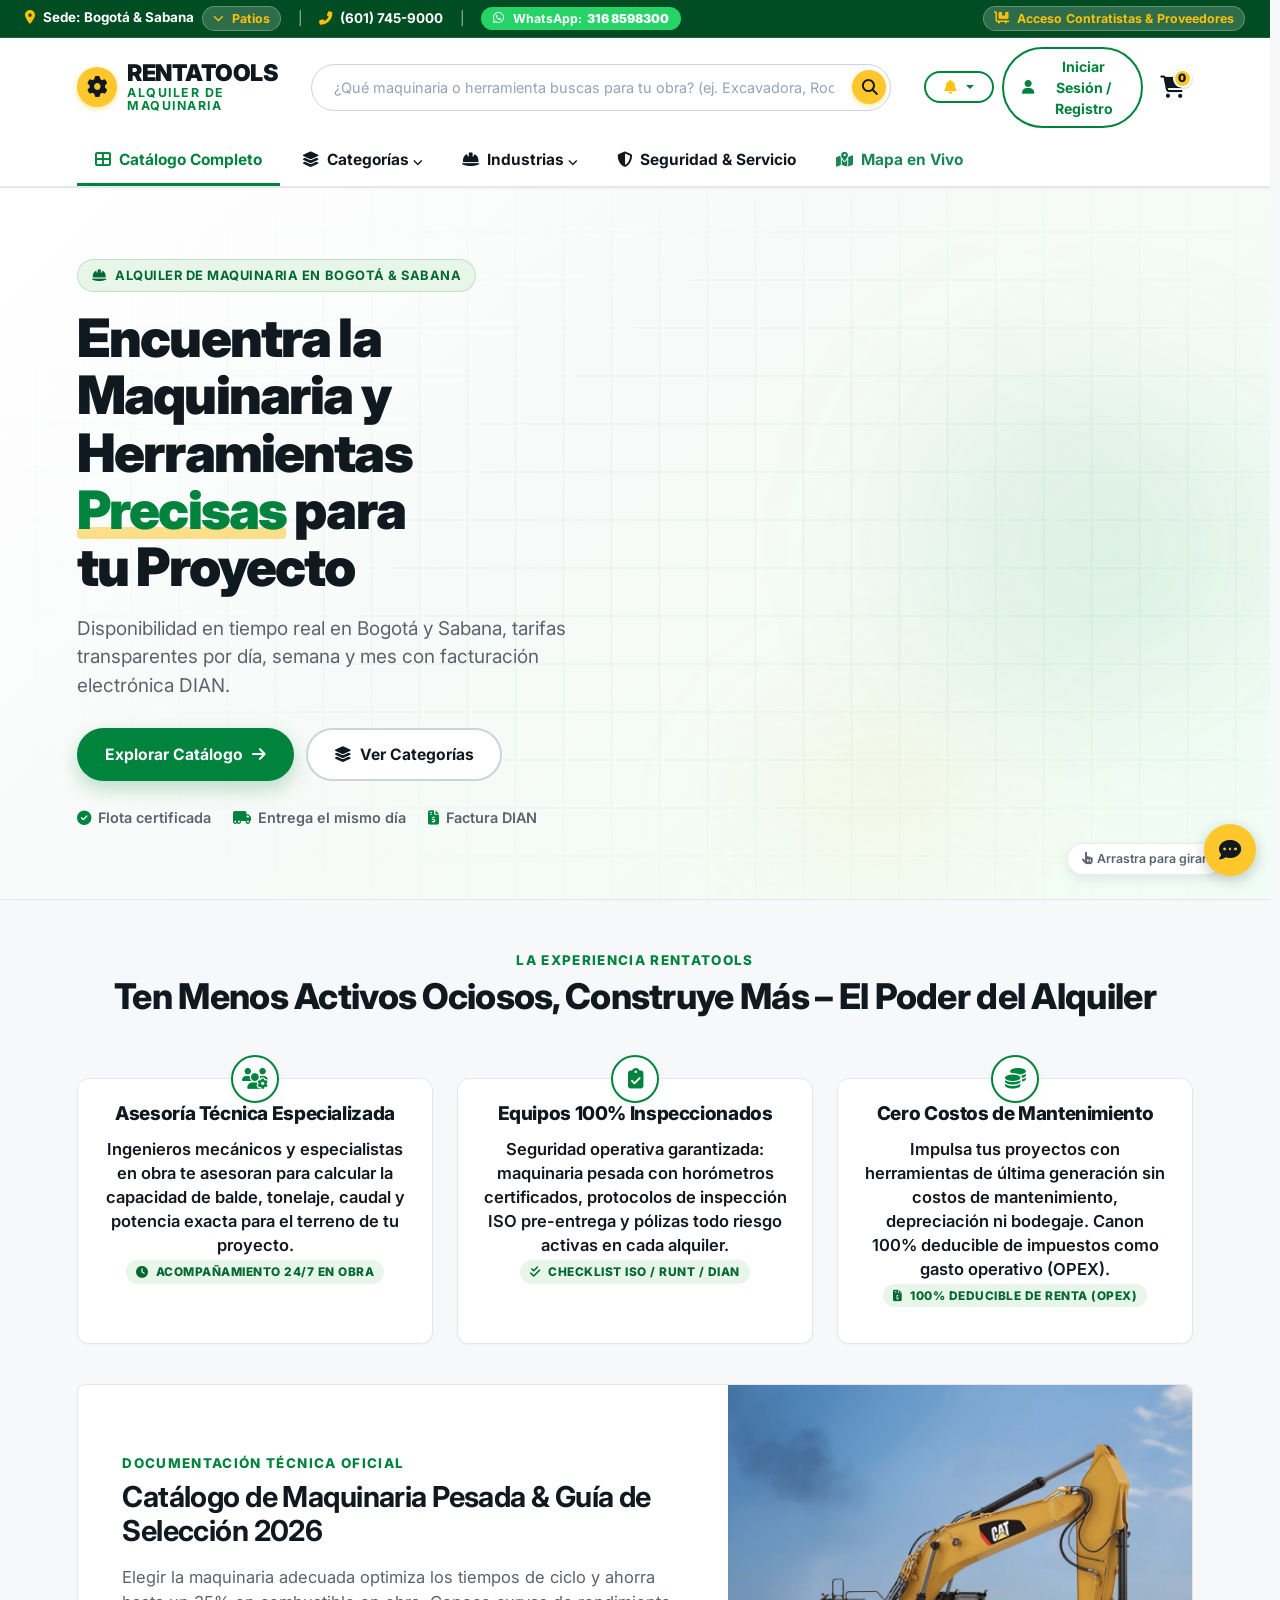
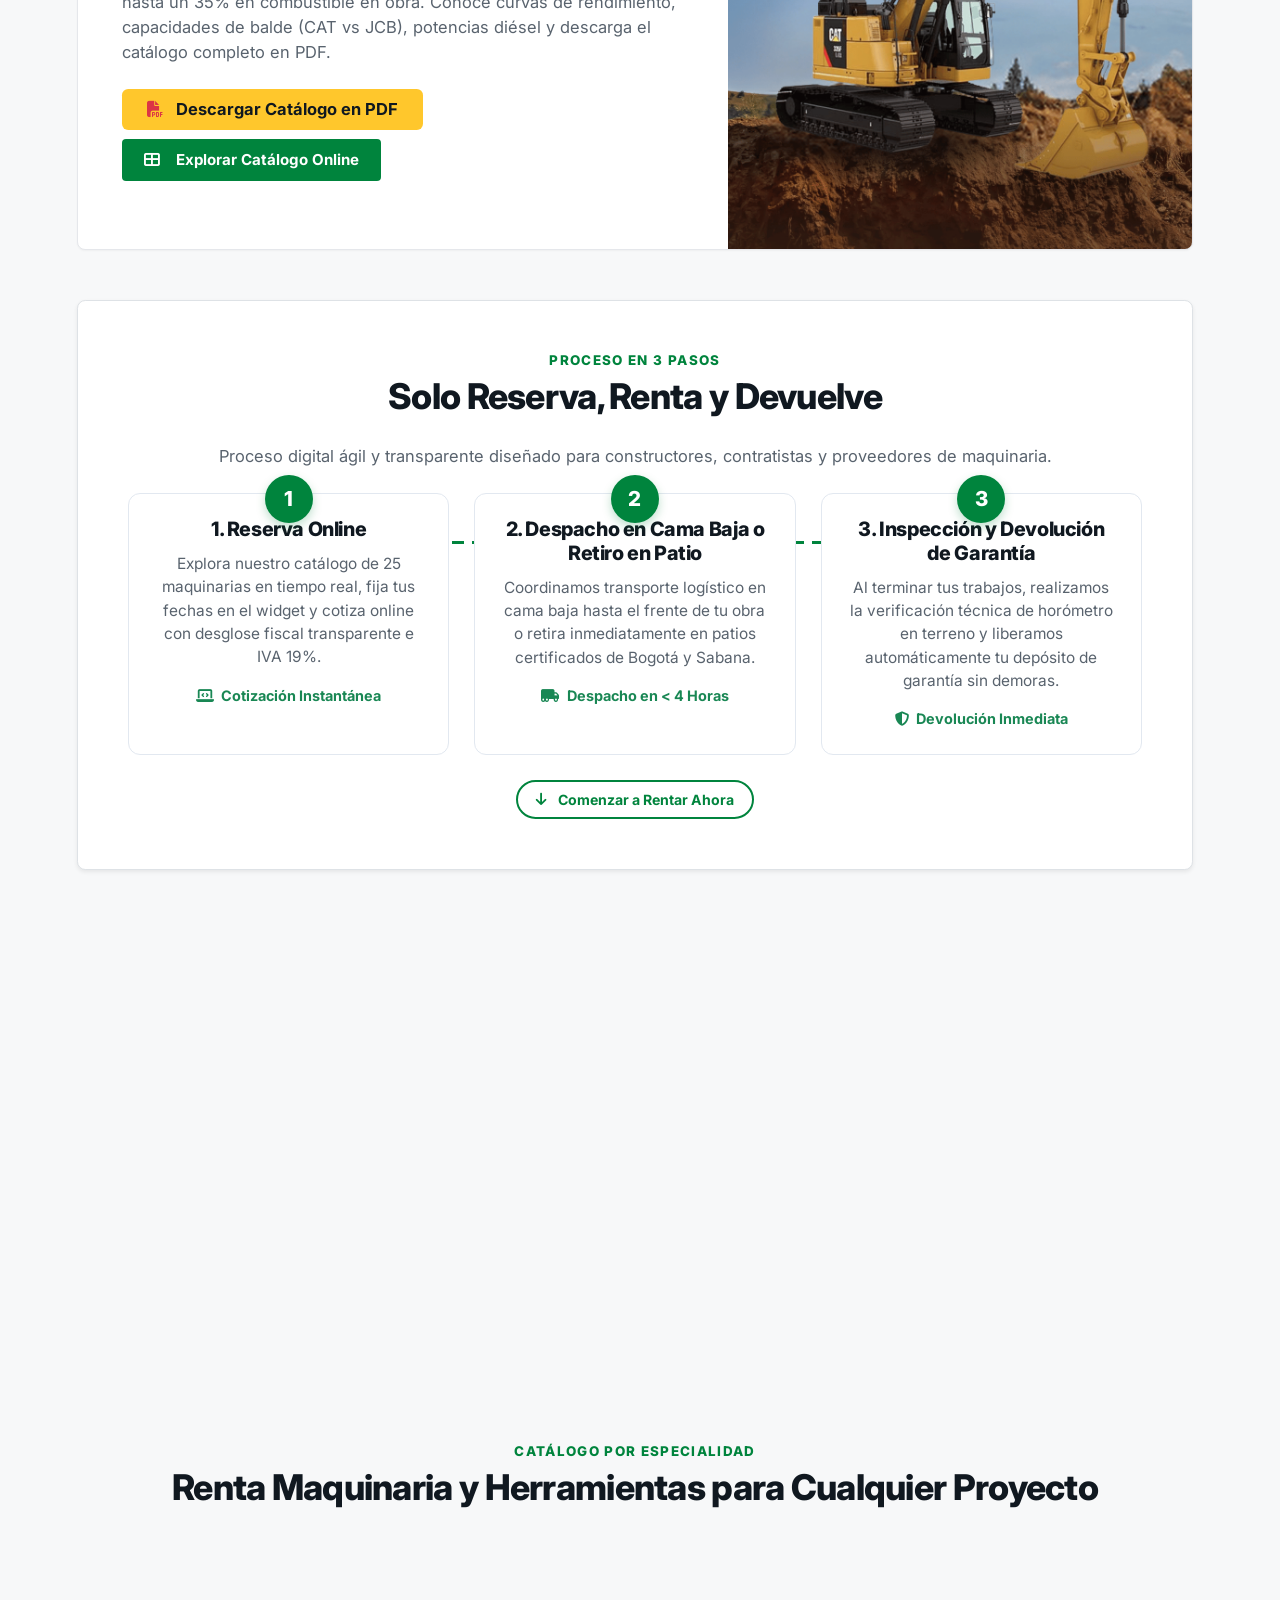
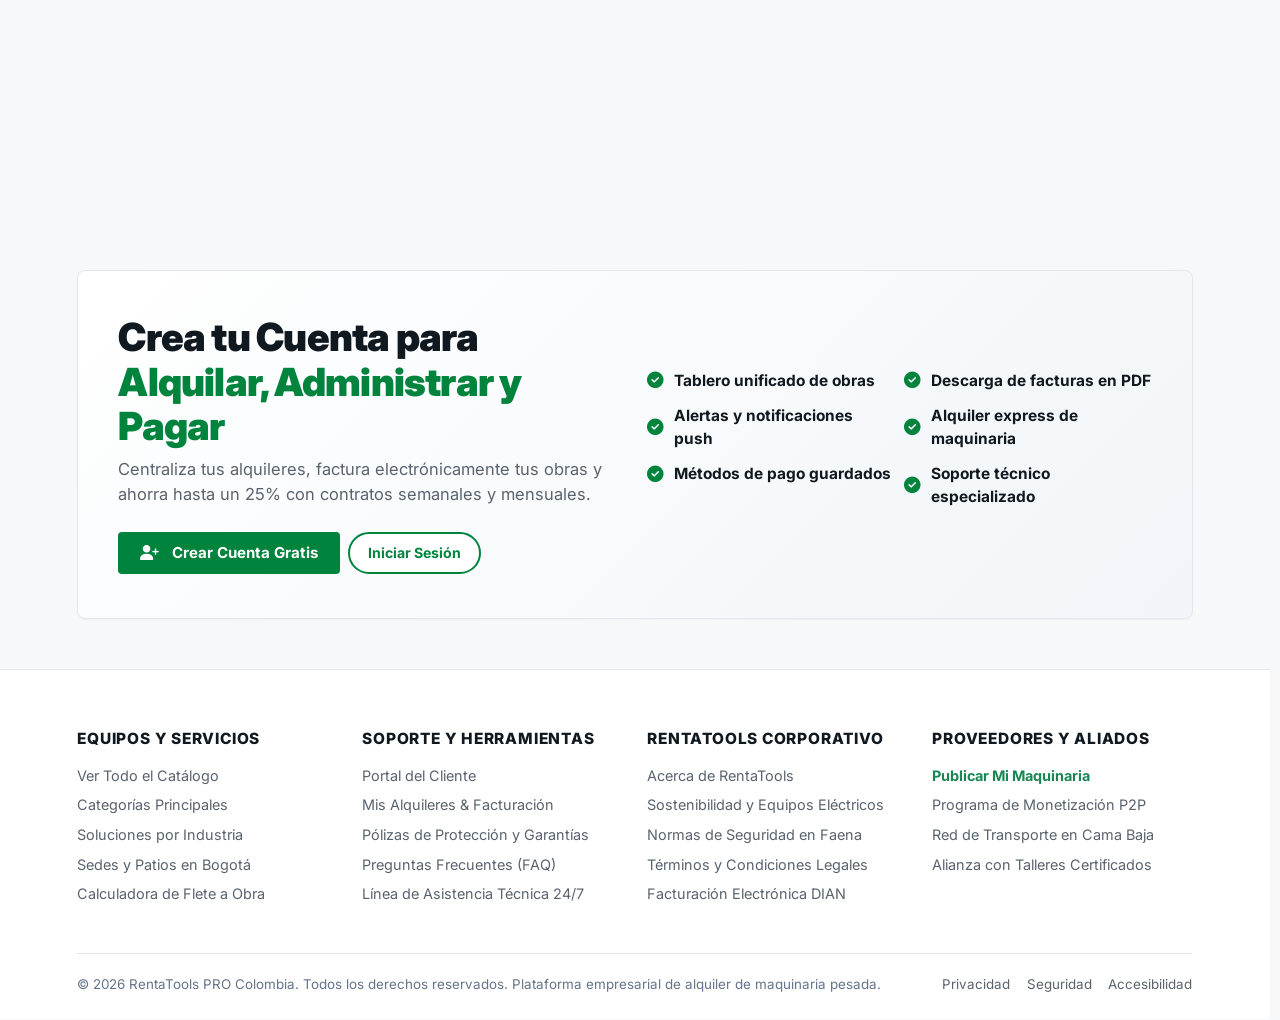
==== commit f94150d4: "feat(web): implement modern web guidance (content-visibility, layout stability, forms, a11y)" ====
--- a/infrastructure/src/main/resources/static/index.html
+++ b/infrastructure/src/main/resources/static/index.html
@@ -321,7 +321,7 @@
               </div>
             </div>
             <div class="col-12 col-md-5">
-              <img src="assets/img/machinery/Retroexcavadora-Oruga-CAT-320D.png" alt="Excavadora de Oruga CAT 320D" class="sb-split-banner-img">
+              <img src="assets/img/machinery/Retroexcavadora-Oruga-CAT-320D.png" alt="Excavadora de Oruga CAT 320D" class="sb-split-banner-img" width="500" height="340" loading="lazy" decoding="async">
             </div>
           </div>
         </div>
@@ -385,7 +385,7 @@
           <div class="col-6 col-md-4 col-lg-2">
             <div class="sb-industry-card sb-unfold-item" style="--unfold-delay: 0ms;" data-industry="construccion-civil" onclick="App.filterByIndustry('construccion-civil')">
               <div class="sb-industry-img-wrap">
-                <img src="assets/img/machinery/allanadora-concreto.jpeg" alt="Construcción Civil" class="sb-industry-img">
+                <img src="assets/img/machinery/allanadora-concreto.jpeg" alt="Construcción Civil" class="sb-industry-img" width="280" height="180" loading="lazy" decoding="async">
               </div>
               <div class="sb-industry-body">
                 <h5 class="sb-industry-title">Construcción Civil</h5>
@@ -398,7 +398,7 @@
           <div class="col-6 col-md-4 col-lg-2">
             <div class="sb-industry-card sb-unfold-item" style="--unfold-delay: 70ms;" data-industry="infraestructura-vial" onclick="App.filterByIndustry('infraestructura-vial')">
               <div class="sb-industry-img-wrap">
-                <img src="assets/img/machinery/rodillo-compactador.jpg" alt="Infraestructura Vial" class="sb-industry-img">
+                <img src="assets/img/machinery/rodillo-compactador.jpg" alt="Infraestructura Vial" class="sb-industry-img" width="280" height="180" loading="lazy" decoding="async">
               </div>
               <div class="sb-industry-body">
                 <h5 class="sb-industry-title">Infraestructura Vial</h5>
@@ -411,7 +411,7 @@
           <div class="col-6 col-md-4 col-lg-2">
             <div class="sb-industry-card sb-unfold-item" style="--unfold-delay: 140ms;" data-industry="mineria-agregados" onclick="App.filterByIndustry('mineria-agregados')">
               <div class="sb-industry-img-wrap">
-                <img src="assets/img/machinery/Retroexcavadora-Oruga-CAT-320D.png" alt="Minería y Agregados" class="sb-industry-img">
+                <img src="assets/img/machinery/Retroexcavadora-Oruga-CAT-320D.png" alt="Minería y Agregados" class="sb-industry-img" width="280" height="180" loading="lazy" decoding="async">
               </div>
               <div class="sb-industry-body">
                 <h5 class="sb-industry-title">Minería y Agregados</h5>
@@ -424,7 +424,7 @@
           <div class="col-6 col-md-4 col-lg-2">
             <div class="sb-industry-card sb-unfold-item" style="--unfold-delay: 210ms;" data-industry="energia-utilities" onclick="App.filterByIndustry('energia-utilities')">
               <div class="sb-industry-img-wrap">
-                <img src="assets/img/machinery/planta-electrica-cummins.jpg" alt="Energía y Utilities" class="sb-industry-img">
+                <img src="assets/img/machinery/planta-electrica-cummins.jpg" alt="Energía y Utilities" class="sb-industry-img" width="280" height="180" loading="lazy" decoding="async">
               </div>
               <div class="sb-industry-body">
                 <h5 class="sb-industry-title">Energía y Utilities</h5>
@@ -437,7 +437,7 @@
           <div class="col-6 col-md-4 col-lg-2">
             <div class="sb-industry-card sb-unfold-item" style="--unfold-delay: 280ms;" data-industry="eventos-montajes" onclick="App.filterByIndustry('eventos-montajes')">
               <div class="sb-industry-img-wrap">
-                <img src="assets/img/machinery/plataforma-tijera.jpg" alt="Eventos y Montajes" class="sb-industry-img">
+                <img src="assets/img/machinery/plataforma-tijera.jpg" alt="Eventos y Montajes" class="sb-industry-img" width="280" height="180" loading="lazy" decoding="async">
               </div>
               <div class="sb-industry-body">
                 <h5 class="sb-industry-title">Eventos y Montajes</h5>
@@ -450,7 +450,7 @@
           <div class="col-6 col-md-4 col-lg-2">
             <div class="sb-industry-card sb-unfold-item" style="--unfold-delay: 350ms;" data-industry="agroindustria" onclick="App.filterByIndustry('agroindustria')">
               <div class="sb-industry-img-wrap">
-                <img src="assets/img/machinery/motobomba-lodos.jpg" alt="Agroindustria" class="sb-industry-img">
+                <img src="assets/img/machinery/motobomba-lodos.jpg" alt="Agroindustria" class="sb-industry-img" width="280" height="180" loading="lazy" decoding="async">
               </div>
               <div class="sb-industry-body">
                 <h5 class="sb-industry-title">Agroindustria</h5>
@@ -1128,16 +1128,17 @@
           <h5 class="modal-title" id="auth-modal-title">Iniciar Sesión</h5>
           <button type="button" class="btn-close" data-bs-dismiss="modal"></button>
         </div>
+        <form id="auth-form" onsubmit="App.submitAuth(); return false;" novalidate>
         <div class="modal-body">
           <!-- Campos de Login -->
           <div id="login-fields">
             <div class="mb-3">
-              <label class="sb-form-label">Usuario o Correo:</label>
-              <input type="text" id="login-id" class="sb-form-control" placeholder="cliente, proveedor o admin" value="cliente">
+              <label for="login-id" class="sb-form-label">Usuario o Correo:</label>
+              <input type="text" id="login-id" class="sb-form-control" placeholder="cliente, proveedor o admin" value="cliente" autocomplete="username" autocapitalize="none" spellcheck="false" required>
             </div>
             <div class="mb-3">
-              <label class="sb-form-label">Contraseña:</label>
-              <input type="password" id="login-pass" class="sb-form-control" placeholder="Contraseña" value="Cliente123!">
+              <label for="login-pass" class="sb-form-label">Contraseña:</label>
+              <input type="password" id="login-pass" class="sb-form-control" placeholder="Contraseña" value="Cliente123!" autocomplete="current-password" required>
             </div>
             <div class="p-3 rounded-3 bg-light border mb-3">
               <div class="d-flex align-items-center justify-content-between mb-2">
@@ -1171,11 +1172,11 @@
           <div id="register-fields" style="display: none;">
             <div class="row g-2 mb-2">
               <div class="col-6">
-                <label class="sb-form-label">Usuario:</label>
-                <input type="text" id="reg-username" class="sb-form-control" placeholder="usuario123">
+                <label for="reg-username" class="sb-form-label">Usuario:</label>
+                <input type="text" id="reg-username" class="sb-form-control" placeholder="usuario123" autocomplete="username" autocapitalize="none" spellcheck="false">
               </div>
               <div class="col-6">
-                <label class="sb-form-label">Rol:</label>
+                <label for="reg-role" class="sb-form-label">Rol:</label>
                 <select id="reg-role" class="sb-form-control" onchange="App.handleRoleChange()">
                   <option value="ROLE_CLIENTE">Cliente Arrendatario</option>
                   <option value="ROLE_PROVEEDOR">Proveedor Maquinaria</option>
@@ -1183,36 +1184,36 @@
               </div>
             </div>
             <div class="mb-2">
-              <label class="sb-form-label" id="reg-fullname-label">Nombre Completo:</label>
-              <input type="text" id="reg-fullname" class="sb-form-control" placeholder="Ej. Juan Pérez">
+              <label for="reg-fullname" class="sb-form-label" id="reg-fullname-label">Nombre Completo:</label>
+              <input type="text" id="reg-fullname" class="sb-form-control" placeholder="Ej. Juan Pérez" autocomplete="name">
             </div>
             <div class="row g-2 mb-2">
               <div class="col-6">
-                <label class="sb-form-label">Correo Electrónico:</label>
-                <input type="email" id="reg-email" class="sb-form-control" placeholder="correo@obra.com">
+                <label for="reg-email" class="sb-form-label">Correo Electrónico:</label>
+                <input type="email" id="reg-email" class="sb-form-control" placeholder="correo@obra.com" inputmode="email" autocomplete="email">
               </div>
               <div class="col-6">
-                <label class="sb-form-label">Contraseña:</label>
-                <input type="password" id="reg-password" class="sb-form-control" placeholder="Mínimo 6 caracteres">
+                <label for="reg-password" class="sb-form-label">Contraseña:</label>
+                <input type="password" id="reg-password" class="sb-form-control" placeholder="Mínimo 6 caracteres" autocomplete="new-password">
               </div>
             </div>
             <div class="row g-2 mb-2">
               <div class="col-6">
-                <label class="sb-form-label">NIT / Cédula:</label>
-                <input type="text" id="reg-taxid" class="sb-form-control" placeholder="900.123.456-7">
+                <label for="reg-taxid" class="sb-form-label">NIT / Cédula:</label>
+                <input type="text" id="reg-taxid" class="sb-form-control" placeholder="900.123.456-7" inputmode="numeric">
               </div>
               <div class="col-6">
-                <label class="sb-form-label">Teléfono:</label>
-                <input type="text" id="reg-phone" class="sb-form-control" placeholder="+57 300 0000000">
+                <label for="reg-phone" class="sb-form-label">Teléfono:</label>
+                <input type="tel" id="reg-phone" class="sb-form-control" placeholder="+57 300 0000000" inputmode="tel" autocomplete="tel">
               </div>
             </div>
             <div class="mb-2" id="reg-company-container" style="display: none;">
-              <label class="sb-form-label">Nombre de Empresa / Razón Social <span class="text-danger">*</span>:</label>
-              <input type="text" id="reg-company" class="sb-form-control" placeholder="Ej. Maquinarias del Norte SAS">
+              <label for="reg-company" class="sb-form-label">Nombre de Empresa / Razón Social <span class="text-danger">*</span>:</label>
+              <input type="text" id="reg-company" class="sb-form-control" placeholder="Ej. Maquinarias del Norte SAS" autocomplete="organization">
             </div>
             <div class="mb-3">
-              <label class="sb-form-label">Dirección en Obra:</label>
-              <input type="text" id="reg-address" class="sb-form-control" placeholder="Calle 100 # 15-20">
+              <label for="reg-address" class="sb-form-label">Dirección en Obra:</label>
+              <input type="text" id="reg-address" class="sb-form-control" placeholder="Calle 100 # 15-20" autocomplete="street-address">
             </div>
           </div>
 
@@ -1224,10 +1225,11 @@
         </div>
         <div class="modal-footer">
           <button type="button" class="btn btn-outline-secondary" data-bs-dismiss="modal">Cerrar</button>
-          <button type="button" class="btn btn-sb-green px-4" id="btn-auth-submit" onclick="App.submitAuth()">
+          <button type="submit" class="btn btn-sb-green px-4" id="btn-auth-submit">
             Entrar
           </button>
         </div>
+        </form>
       </div>
     </div>
   </div>
@@ -1518,18 +1520,21 @@
     <i class="fa fa-comment-dots"></i>
   </button>
 
+  <!-- Anunciador accesible para lectores de pantalla en eventos WebSocket en vivo -->
+  <div id="a11y-live-announcer" class="visually-hidden" aria-live="polite" role="status"></div>
+
   <!-- Scripts: Bootstrap, Leaflet, SockJS, Stomp, SweetAlert2 -->
-  <script src="https://cdn.jsdelivr.net/npm/bootstrap@5.3.3/dist/js/bootstrap.bundle.min.js"></script>
-  <script src="https://unpkg.com/leaflet@1.9.4/dist/leaflet.js"></script>
-  <script src="https://cdn.jsdelivr.net/npm/sockjs-client@1.6.1/dist/sockjs.min.js"></script>
-  <script src="https://cdnjs.cloudflare.com/ajax/libs/stomp.js/2.3.3/stomp.min.js"></script>
-  <script src="https://cdn.jsdelivr.net/npm/sweetalert2@11"></script>
+  <script defer src="https://cdn.jsdelivr.net/npm/bootstrap@5.3.3/dist/js/bootstrap.bundle.min.js"></script>
+  <script defer src="https://unpkg.com/leaflet@1.9.4/dist/leaflet.js"></script>
+  <script defer src="https://cdn.jsdelivr.net/npm/sockjs-client@1.6.1/dist/sockjs.min.js"></script>
+  <script defer src="https://cdnjs.cloudflare.com/ajax/libs/stomp.js/2.3.3/stomp.min.js"></script>
+  <script defer src="https://cdn.jsdelivr.net/npm/sweetalert2@11"></script>
 
   <!-- Módulos de la Aplicación -->
-  <script src="js/api.js?v=5"></script>
-  <script src="js/websocket.js?v=5"></script>
-  <script src="js/map.js?v=5"></script>
-  <script src="js/app.js?v=7"></script>
+  <script defer src="js/api.js?v=5"></script>
+  <script defer src="js/websocket.js?v=6"></script>
+  <script defer src="js/map.js?v=5"></script>
+  <script defer src="js/app.js?v=8"></script>
   <script type="module" src="js/hero3d.js?v=4"></script>
 </body>
 </html>
--- a/infrastructure/src/main/resources/static/css/sunbelt-theme.css
+++ b/infrastructure/src/main/resources/static/css/sunbelt-theme.css
@@ -52,6 +52,52 @@
 html {
   scroll-behavior: smooth;
   font-size: 16px;
+  scrollbar-gutter: stable;
+  color-scheme: light;
+}
+
+/* W3C Baseline Scrollbar Theming */
+* {
+  scrollbar-color: var(--sb-green, #00843D) var(--sb-gray-bg, #F7F8F9);
+  scrollbar-width: thin;
+}
+
+/* Personalización de selección de texto */
+::selection {
+  background-color: #FFC72C;
+  color: #101820;
+}
+
+/* Prevención de Scroll Chaining en contenedores modales */
+.modal-body,
+.sb-cart-body,
+.sb-notifications-list,
+.offcanvas-body {
+  overscroll-behavior: contain;
+}
+
+/* Modern Web Performance: Defer rendering below-the-fold heavy sections */
+@supports (content-visibility: auto) {
+  #section-catalog,
+  #section-industries,
+  #provider-dashboard-section,
+  #admin-dashboard-section,
+  #section-reviews {
+    content-visibility: auto;
+    contain-intrinsic-size: auto none auto 550px;
+  }
+}
+
+/* Validación moderna no invasiva: solo se activa tras interacción */
+.sb-form-control:user-invalid,
+.form-control:user-invalid {
+  border-color: #dc2626 !important;
+  background-color: #fef2f2 !important;
+}
+
+.sb-form-control:user-valid:not(:placeholder-shown),
+.form-control:user-valid:not(:placeholder-shown) {
+  border-color: #16a34a !important;
 }
 
 @media (min-width: 1200px) {
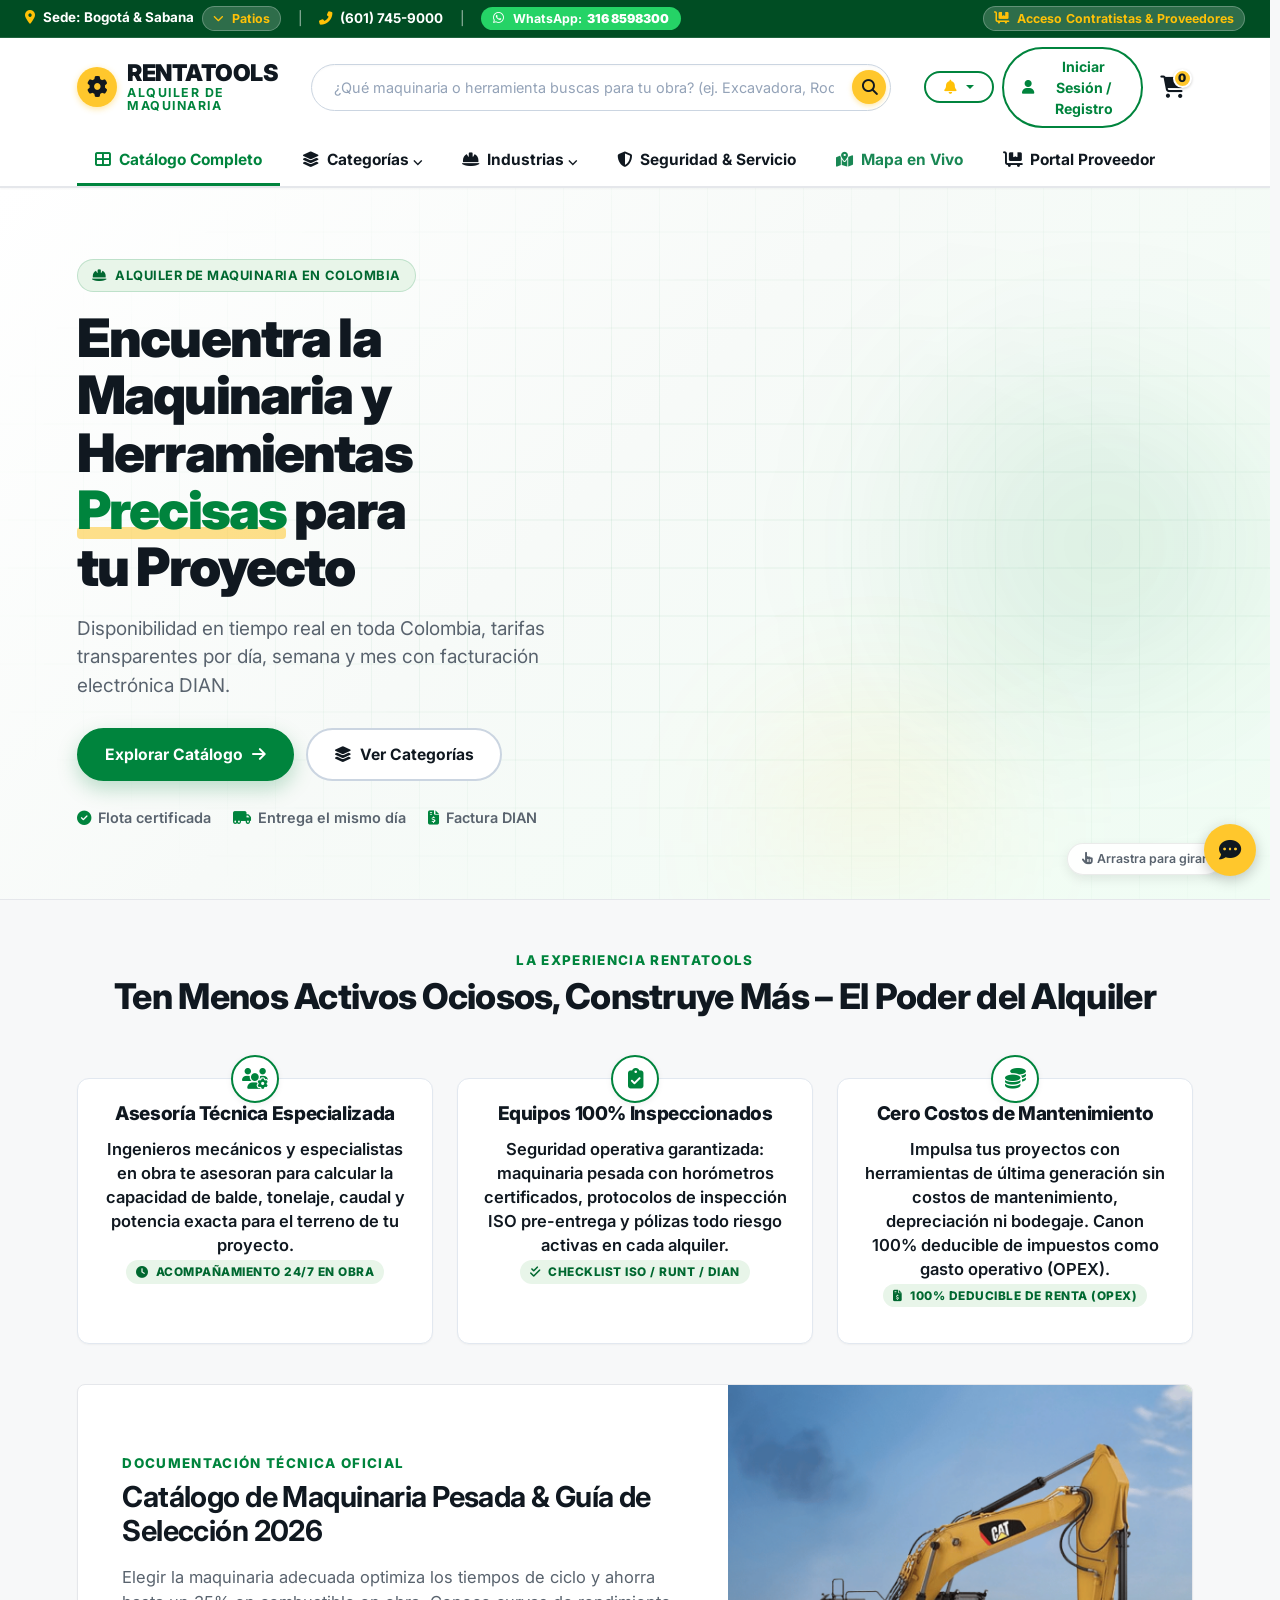
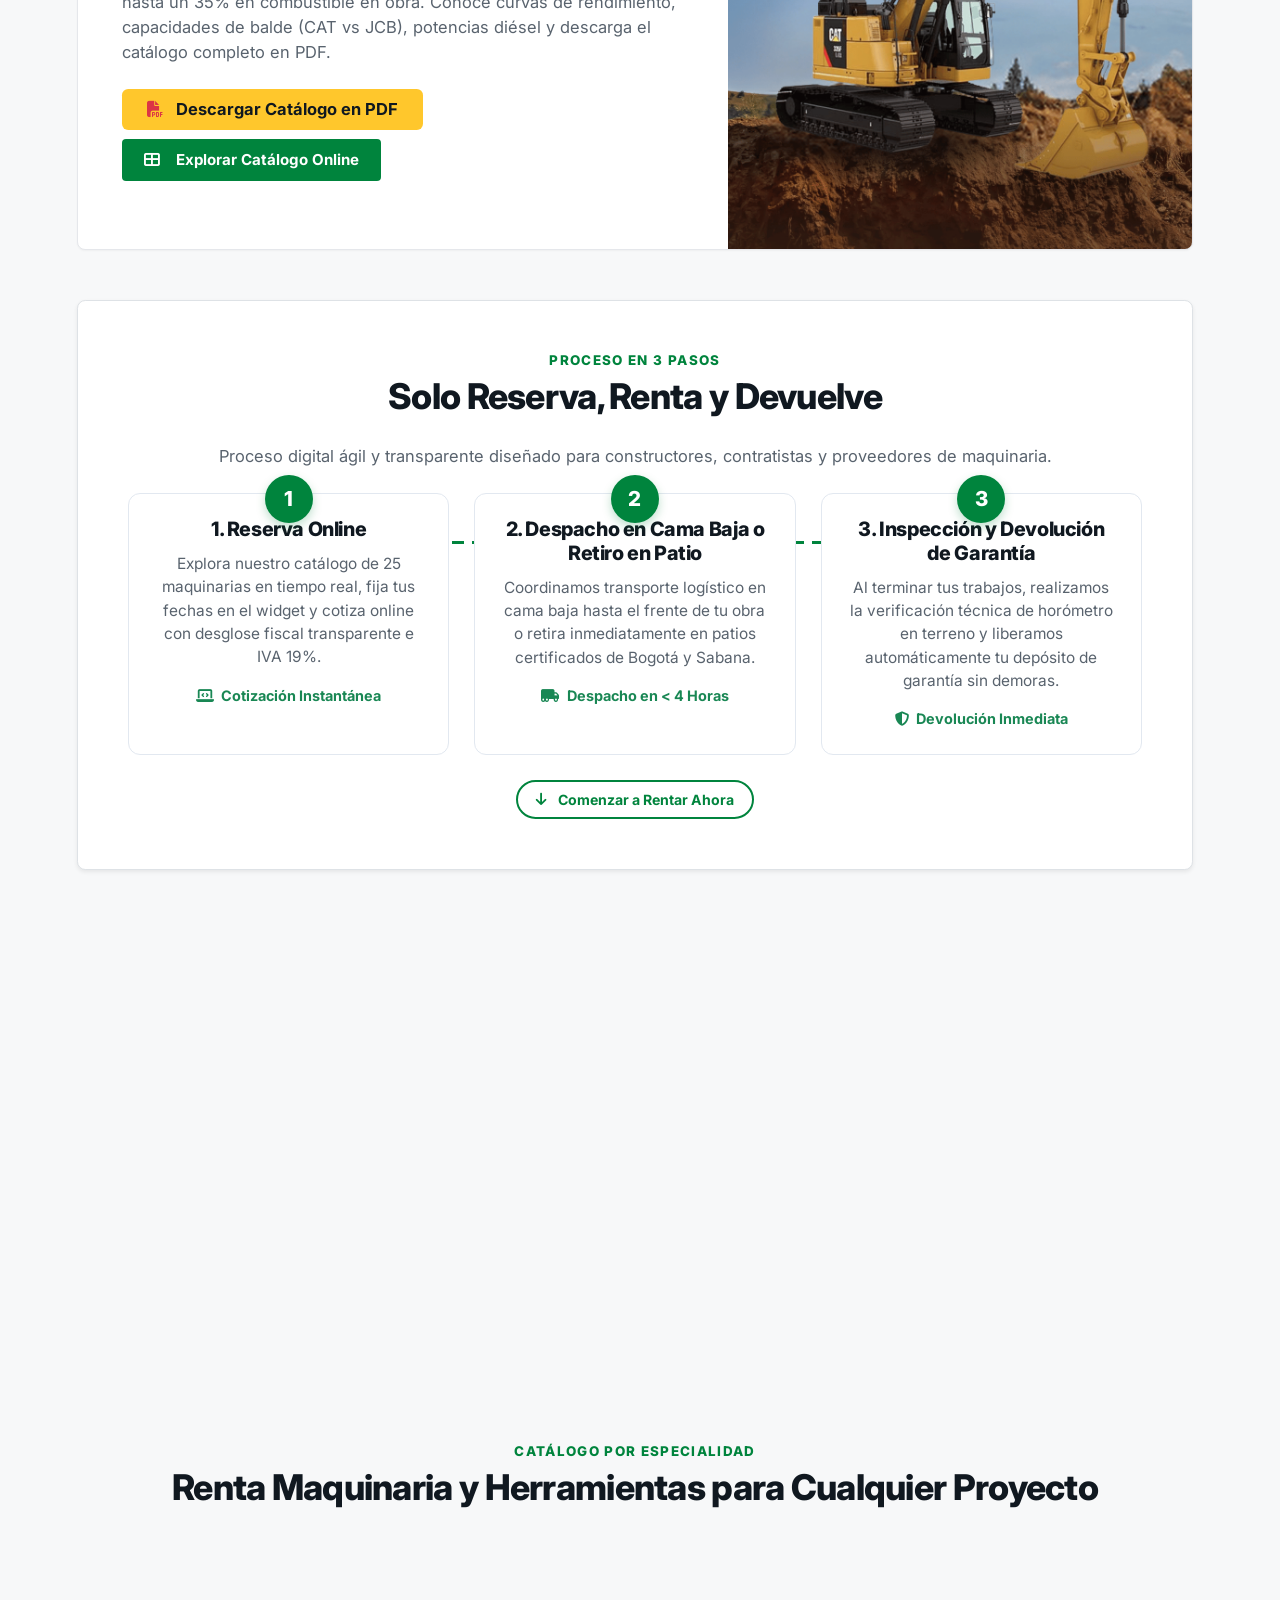
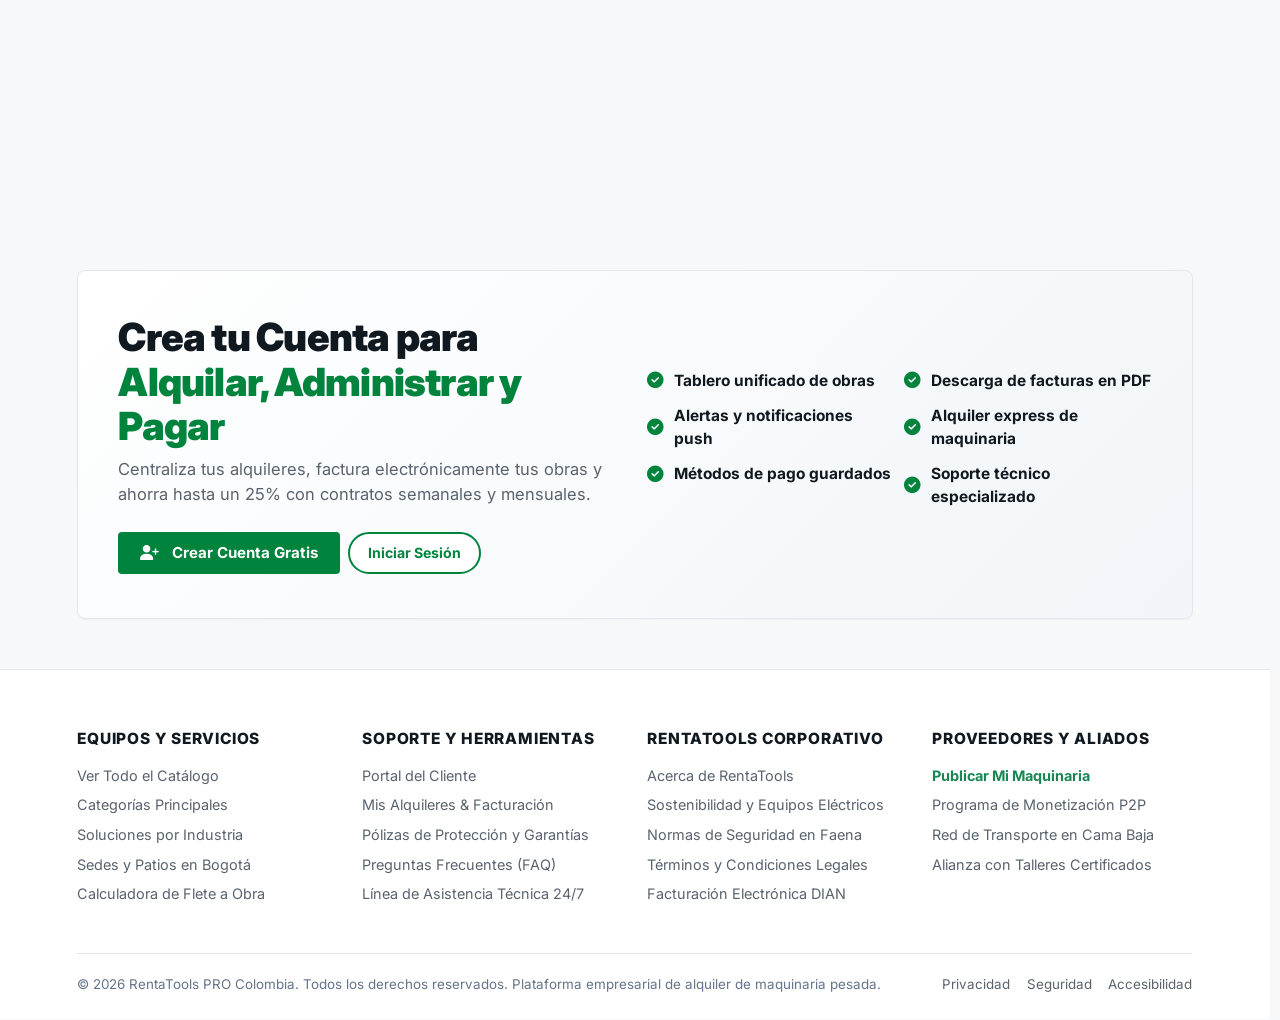
==== commit 12ab96fe: "feat(frontend): sincronizar mapa proveedor colombia, subnav activo y letrero nacional - Actualizar i" ====
--- a/infrastructure/src/main/resources/static/index.html
+++ b/infrastructure/src/main/resources/static/index.html
@@ -198,19 +198,19 @@
     <div class="sb-subnav">
       <div class="container-xl">
         <ul class="sb-subnav-list">
-          <li><a href="#" class="sb-subnav-link active" onclick="App.navigateToSection('section-catalog'); return false;"><i class="fa fa-th-large me-1"></i> Catálogo Completo</a></li>
+          <li><a href="#" class="sb-subnav-link active" data-nav="section-catalog" onclick="App.navigateToSection('section-catalog'); return false;"><i class="fa fa-th-large me-1"></i> Catálogo Completo</a></li>
           <li class="sb-nav-hover-dropdown dropdown position-relative">
-            <a href="#" class="sb-subnav-link" onclick="App.navigateToSection('section-directory'); return false;"><i class="fa fa-layer-group me-1"></i> Categorías ⌵</a>
+            <a href="#" class="sb-subnav-link" data-nav="section-directory" onclick="App.navigateToSection('section-directory'); return false;"><i class="fa fa-layer-group me-1"></i> Categorías ⌵</a>
             <ul class="dropdown-menu sb-nav-hover-menu shadow-lg" id="nav-categories-dropdown"></ul>
           </li>
           <li class="sb-nav-hover-dropdown dropdown position-relative">
-            <a href="#" class="sb-subnav-link" onclick="App.navigateToSection('section-industries'); return false;"><i class="fa fa-hard-hat me-1"></i> Industrias ⌵</a>
+            <a href="#" class="sb-subnav-link" data-nav="section-industries" onclick="App.navigateToSection('section-industries'); return false;"><i class="fa fa-hard-hat me-1"></i> Industrias ⌵</a>
             <ul class="dropdown-menu sb-nav-hover-menu shadow-lg" id="nav-industries-dropdown"></ul>
           </li>
-          <li><a href="#" class="sb-subnav-link" onclick="App.navigateToSection('section-experience'); return false;"><i class="fa fa-shield-alt me-1"></i> Seguridad & Servicio</a></li>
-          <li><a href="#" class="sb-subnav-link text-success fw-bold" onclick="App.navigateToSection('section-map'); return false;"><i class="fa fa-map-marked-alt me-1"></i> Mapa en Vivo</a></li>
-          <li id="nav-client-tab-link" style="display: none;"><a href="#" class="sb-subnav-link" onclick="App.switchView('client-dashboard'); return false;">Mis Alquileres</a></li>
-          <li id="nav-provider-tab-link" style="display: none;"><a href="#" class="sb-subnav-link text-warning fw-bold" onclick="App.switchView('provider-dashboard'); return false;">Portal Proveedor</a></li>
+          <li><a href="#" class="sb-subnav-link" data-nav="section-experience" onclick="App.navigateToSection('section-experience'); return false;"><i class="fa fa-shield-alt me-1"></i> Seguridad & Servicio</a></li>
+          <li><a href="#" class="sb-subnav-link text-success fw-bold" data-nav="section-map" onclick="App.navigateToSection('section-map'); return false;"><i class="fa fa-map-marked-alt me-1"></i> Mapa en Vivo</a></li>
+          <li id="nav-client-tab-link" style="display: none;"><a href="#" class="sb-subnav-link" data-nav="client-dashboard" onclick="App.switchView('client-dashboard'); return false;">Mis Alquileres</a></li>
+          <li id="nav-provider-tab-link"><a href="#" class="sb-subnav-link fw-bold" data-nav="provider-dashboard" onclick="App.switchView('provider-dashboard'); return false;"><i class="fa fa-dolly-flatbed me-1"></i> Portal Proveedor</a></li>
         </ul>
       </div>
     </div>
@@ -233,9 +233,9 @@
       <!-- Contenedor del contenido textual alineado a la izquierda -->
       <div class="container-xl sb-hero-container">
         <div class="sb-hero-copy">
-          <span class="sb-hero-eyebrow sb-unfold-down"><i class="fa fa-hard-hat me-2"></i>Alquiler de maquinaria en Bogotá &amp; Sabana</span>
+          <span class="sb-hero-eyebrow sb-unfold-down"><i class="fa fa-hard-hat me-2"></i>Alquiler de maquinaria en Colombia</span>
           <h1 class="sb-hero-title sb-unfold-down">Encuentra la Maquinaria y Herramientas <span class="sb-hero-highlight">Precisas</span> para tu Proyecto</h1>
-          <p class="sb-hero-lead sb-unfold-lead">Disponibilidad en tiempo real en Bogotá y Sabana, tarifas transparentes por día, semana y mes con facturación electrónica DIAN.</p>
+          <p class="sb-hero-lead sb-unfold-lead">Disponibilidad en tiempo real en toda Colombia, tarifas transparentes por día, semana y mes con facturación electrónica DIAN.</p>
 
           <div class="sb-hero-actions sb-unfold-lead">
             <a href="#section-catalog" class="sb-hero-btn sb-hero-btn-primary" onclick="App.navigateToSection('section-catalog'); return false;">
--- a/infrastructure/src/main/resources/static/css/sunbelt-theme.css
+++ b/infrastructure/src/main/resources/static/css/sunbelt-theme.css
@@ -393,6 +393,11 @@
   overflow-x: auto;
   white-space: nowrap;
   gap: 4px;
+  scrollbar-width: none;
+  -ms-overflow-style: none;
+}
+.sb-subnav-list::-webkit-scrollbar {
+  display: none;
 }
 .sb-subnav-link {
   display: inline-block;
@@ -404,10 +409,13 @@
   border-bottom: 3px solid transparent;
   transition: all 0.2s ease;
 }
-.sb-subnav-link:hover,
-.sb-subnav-link.active {
+.sb-subnav-link:hover {
   color: var(--sb-green);
   border-bottom-color: var(--sb-green);
+}
+.sb-subnav-link.active {
+  color: var(--sb-green) !important;
+  border-bottom: 3px solid var(--sb-green) !important;
 }
 
 /* ==========================================================================
@@ -1743,8 +1751,9 @@
   background: #ffffff !important;
   color: var(--sb-dark) !important;
   border: 1px solid var(--sb-gray-border) !important;
-  border-radius: var(--sb-radius-md) !important;
-  box-shadow: 0 10px 25px rgba(0, 0, 0, 0.15) !important;
+  border-radius: 12px !important;
+  box-shadow: 0 12px 30px rgba(0, 0, 0, 0.16) !important;
+  overflow: hidden !important;
 }
 .leaflet-popup-tip {
   background: #ffffff !important;
@@ -1752,6 +1761,65 @@
 .leaflet-popup-content {
   color: var(--sb-dark) !important;
   font-family: var(--sb-font-main) !important;
+  margin: 12px 14px !important;
+  line-height: 1.4 !important;
+}
+.leaflet-popup-close-button {
+  top: 8px !important;
+  right: 8px !important;
+  width: 22px !important;
+  height: 22px !important;
+  border-radius: 50% !important;
+  background: #f1f5f9 !important;
+  color: #64748b !important;
+  font-size: 14px !important;
+  display: flex !important;
+  align-items: center !important;
+  justify-content: center !important;
+  transition: all 0.2s ease !important;
+  z-index: 20 !important;
+  text-decoration: none !important;
+}
+.leaflet-popup-close-button:hover {
+  background: #e2e8f0 !important;
+  color: #0f172a !important;
+}
+
+/* Ficha emergente de flota del proveedor (Responsive y Estética) */
+.provider-fleet-popup {
+  box-sizing: border-box;
+  width: 100%;
+  min-width: 260px;
+  max-width: 295px;
+  word-break: break-word;
+  overflow-wrap: anywhere;
+}
+.provider-fleet-popup .popup-header {
+  padding-right: 26px; /* Espacio de cortesía para no colisionar con el botón X */
+  margin-bottom: 8px;
+}
+.provider-fleet-popup .client-card {
+  background: #f8fafc;
+  border: 1px solid #e2e8f0;
+  border-radius: 8px;
+  padding: 10px 12px;
+  margin-bottom: 10px;
+  font-size: 0.8125rem;
+  box-sizing: border-box;
+}
+.provider-fleet-popup .client-card a {
+  word-break: break-all;
+  overflow-wrap: anywhere;
+}
+@media (max-width: 576px) {
+  .leaflet-popup-content {
+    margin: 10px 12px !important;
+    max-width: calc(100vw - 64px) !important;
+  }
+  .provider-fleet-popup {
+    min-width: auto;
+    max-width: 100%;
+  }
 }
 
 .swal2-popup {
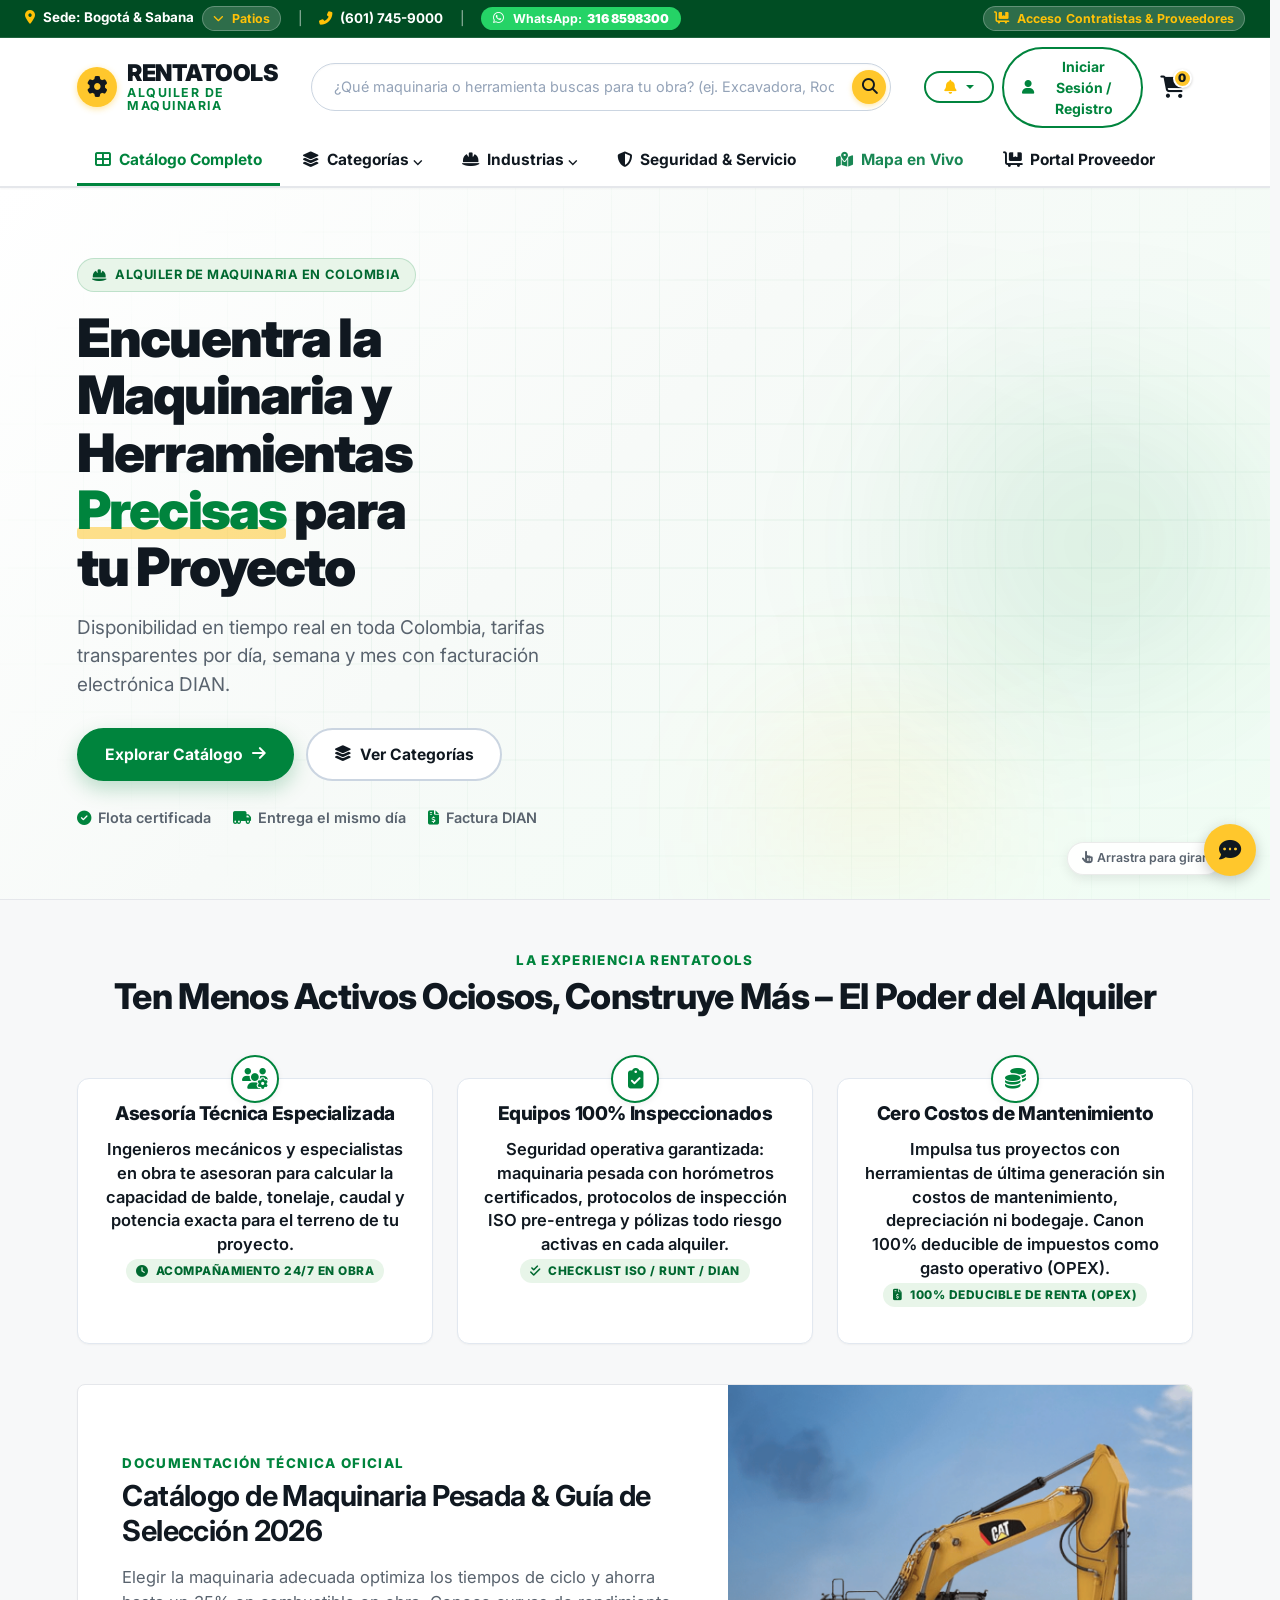
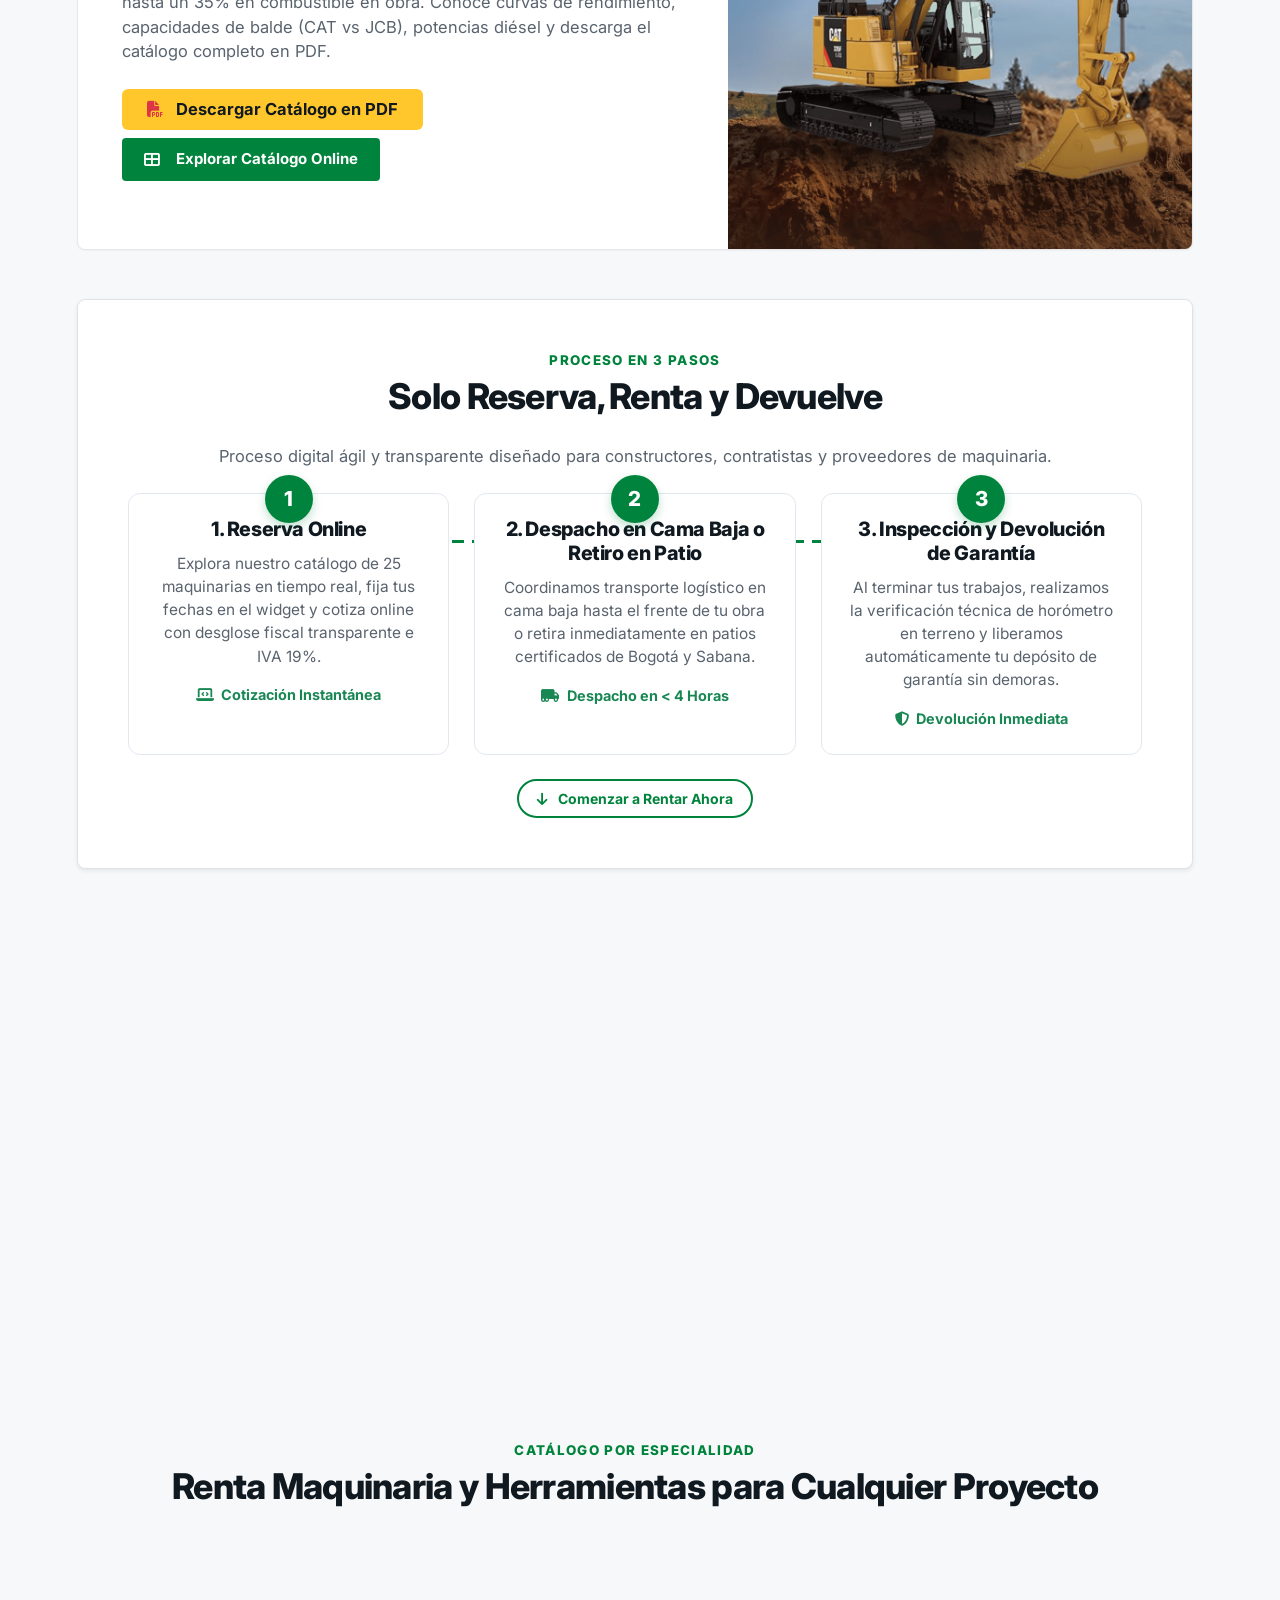
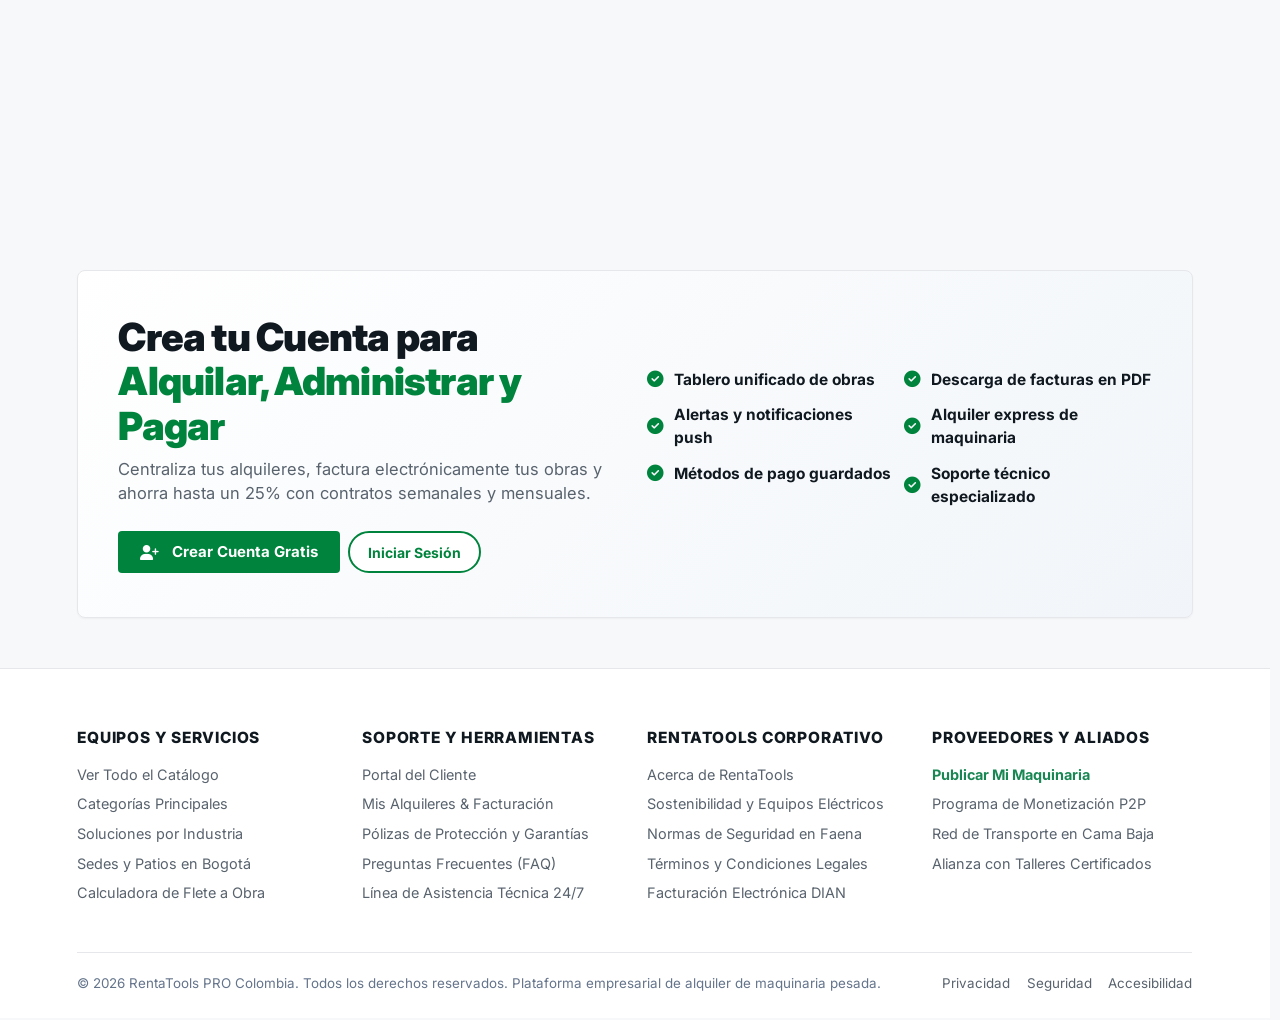
==== commit eca6054a: "fix(auth): solucionar bloqueo de pantalla oscura al cerrar modal de registro con la X" ====
--- a/infrastructure/src/main/resources/static/index.html
+++ b/infrastructure/src/main/resources/static/index.html
@@ -1126,7 +1126,7 @@
       <div class="modal-content sb-modal">
         <div class="modal-header">
           <h5 class="modal-title" id="auth-modal-title">Iniciar Sesión</h5>
-          <button type="button" class="btn-close" data-bs-dismiss="modal"></button>
+          <button type="button" class="btn-close" data-bs-dismiss="modal" aria-label="Cerrar" onclick="App.closeAuthModal()"></button>
         </div>
         <form id="auth-form" onsubmit="App.submitAuth(); return false;" novalidate>
         <div class="modal-body">
@@ -1224,7 +1224,7 @@
           </div>
         </div>
         <div class="modal-footer">
-          <button type="button" class="btn btn-outline-secondary" data-bs-dismiss="modal">Cerrar</button>
+          <button type="button" class="btn btn-outline-secondary" data-bs-dismiss="modal" onclick="App.closeAuthModal()">Cerrar</button>
           <button type="submit" class="btn btn-sb-green px-4" id="btn-auth-submit">
             Entrar
           </button>
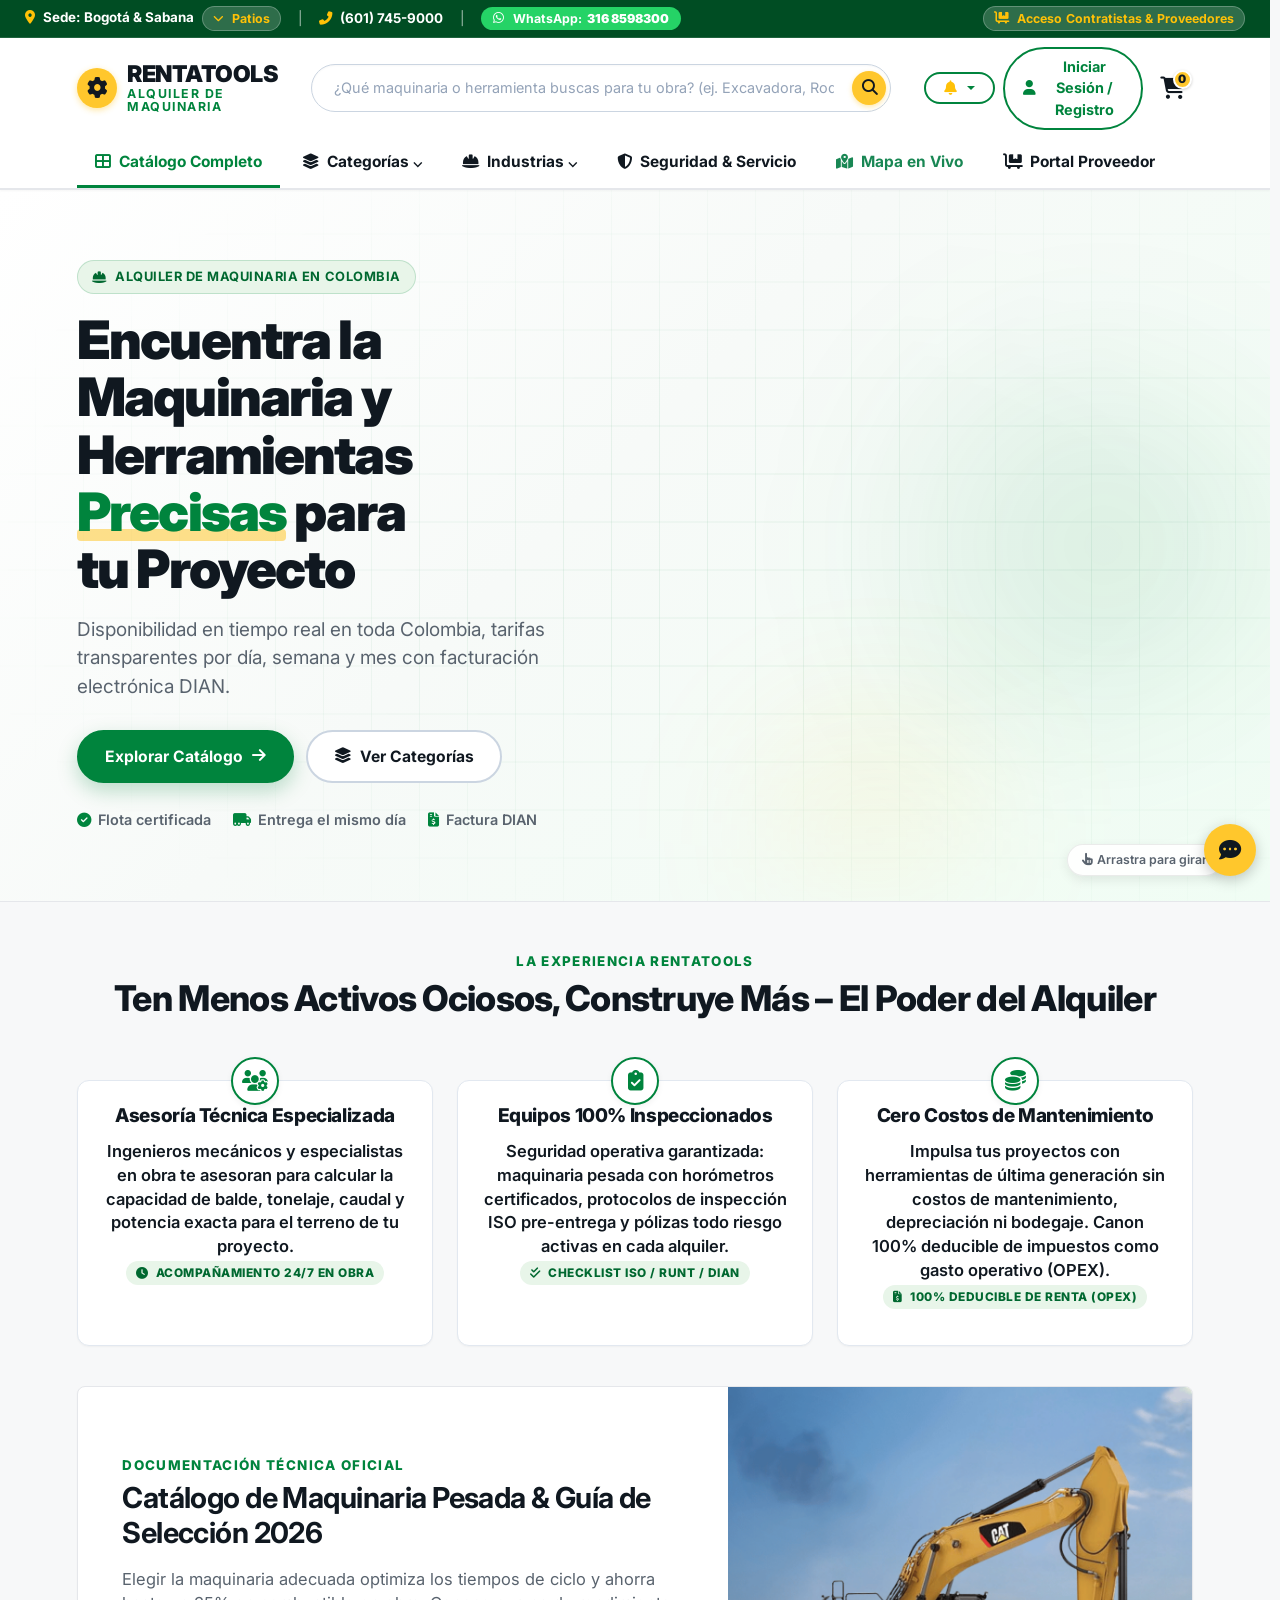
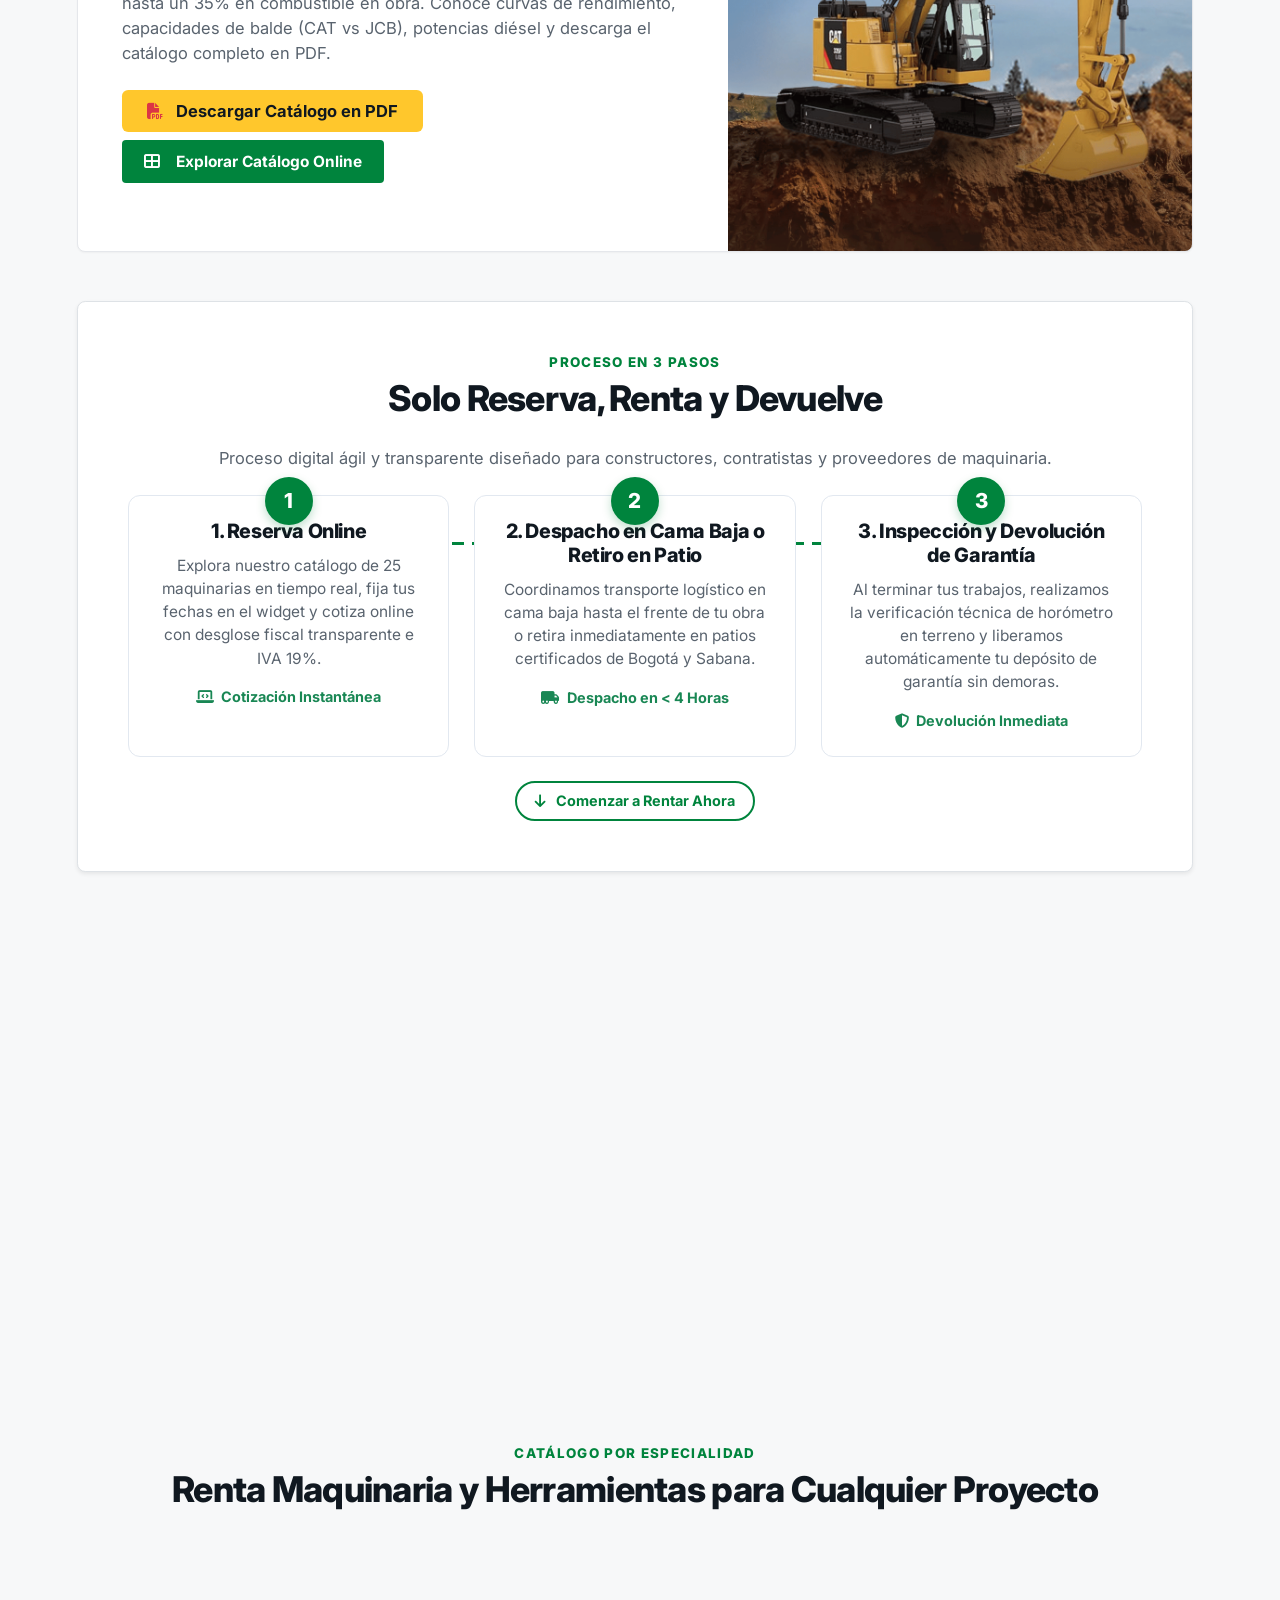
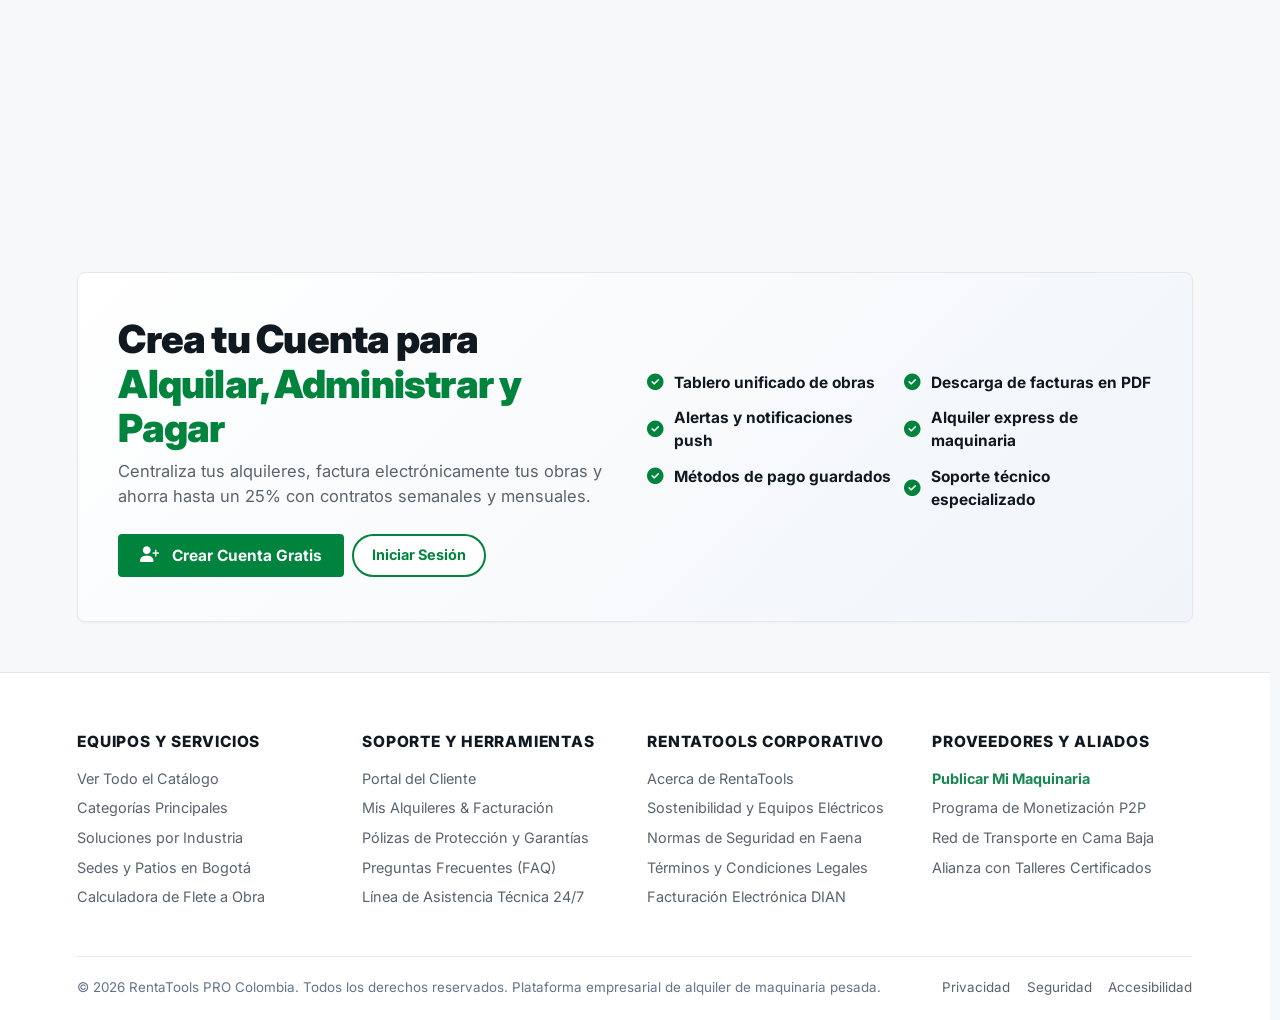
==== commit f1e7fe9a: "fix(map): prevent page jumping to top on map click by updating pin in place and stopping event bubbl" ====
--- a/infrastructure/src/main/resources/static/index.html
+++ b/infrastructure/src/main/resources/static/index.html
@@ -1533,7 +1533,7 @@
   <!-- Módulos de la Aplicación -->
   <script defer src="js/api.js?v=5"></script>
   <script defer src="js/websocket.js?v=6"></script>
-  <script defer src="js/map.js?v=5"></script>
+  <script defer src="js/map.js?v=6"></script>
   <script defer src="js/app.js?v=8"></script>
   <script type="module" src="js/hero3d.js?v=4"></script>
 </body>
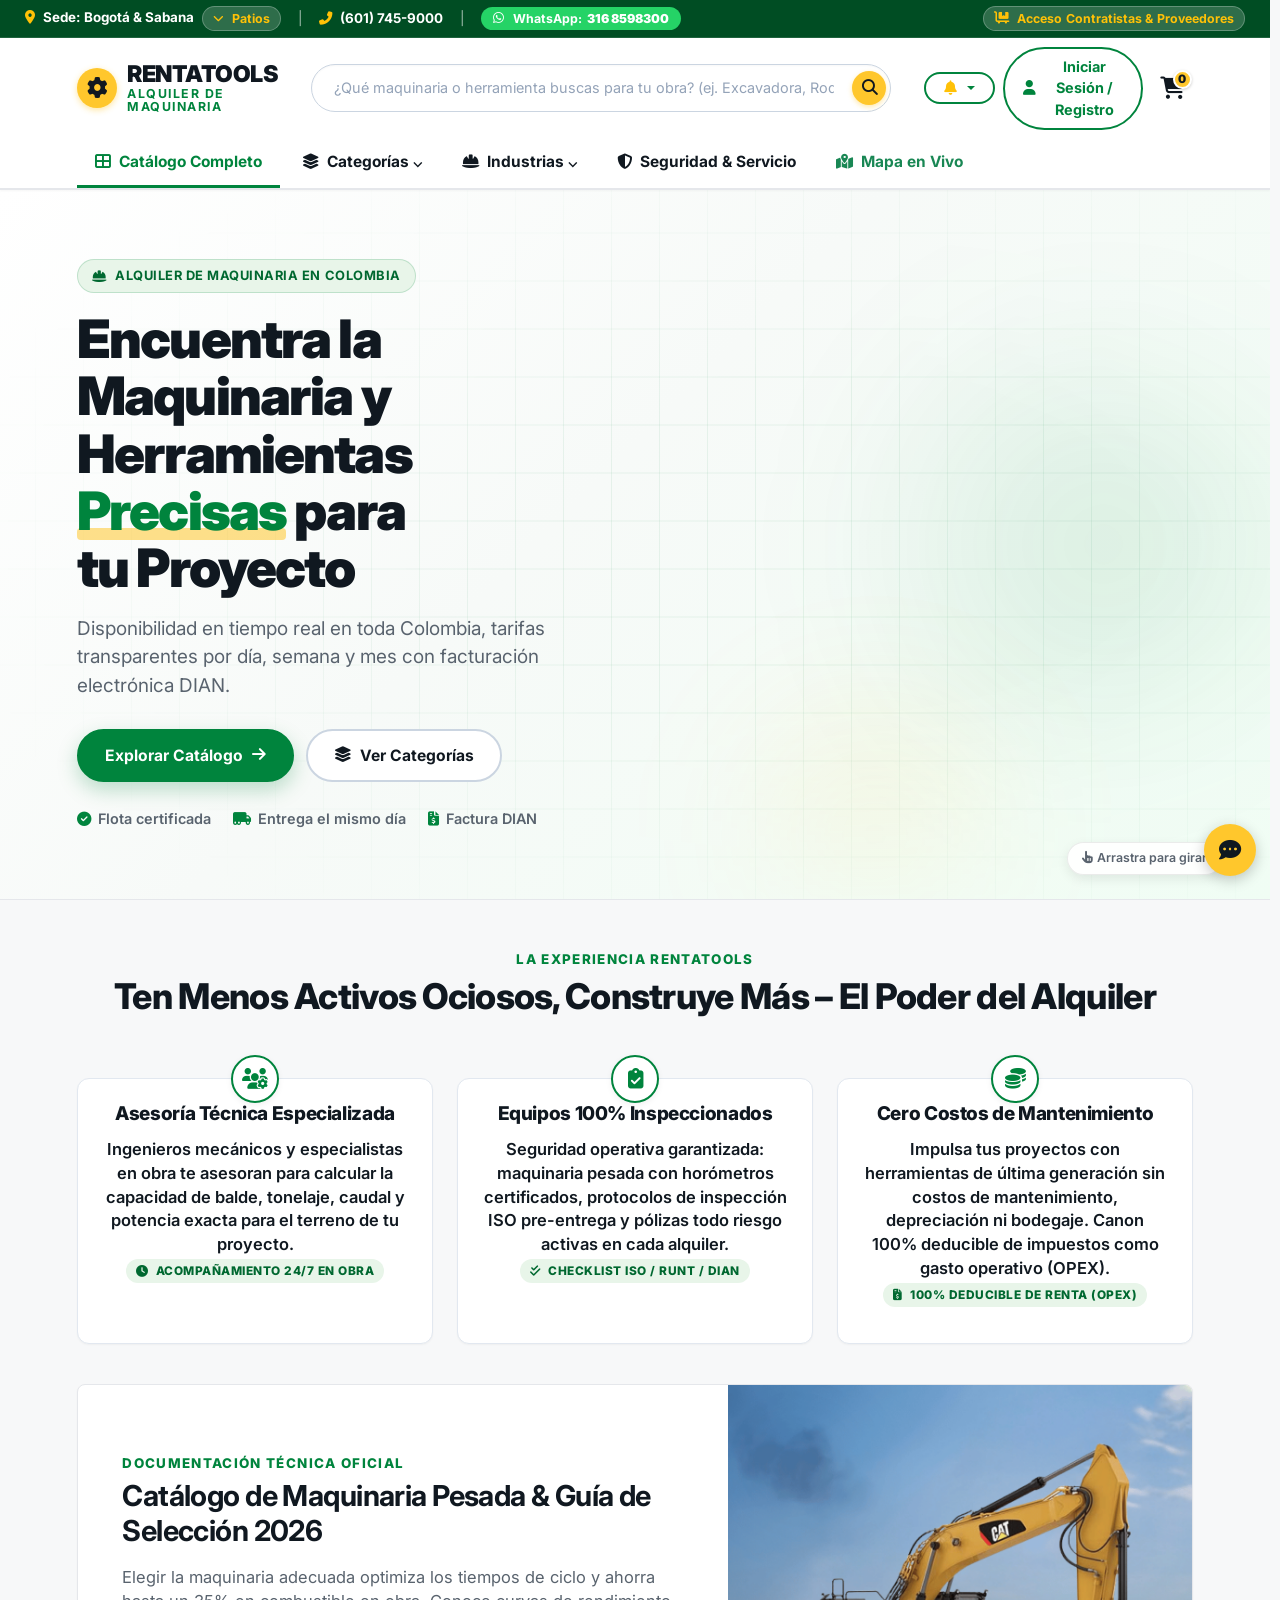
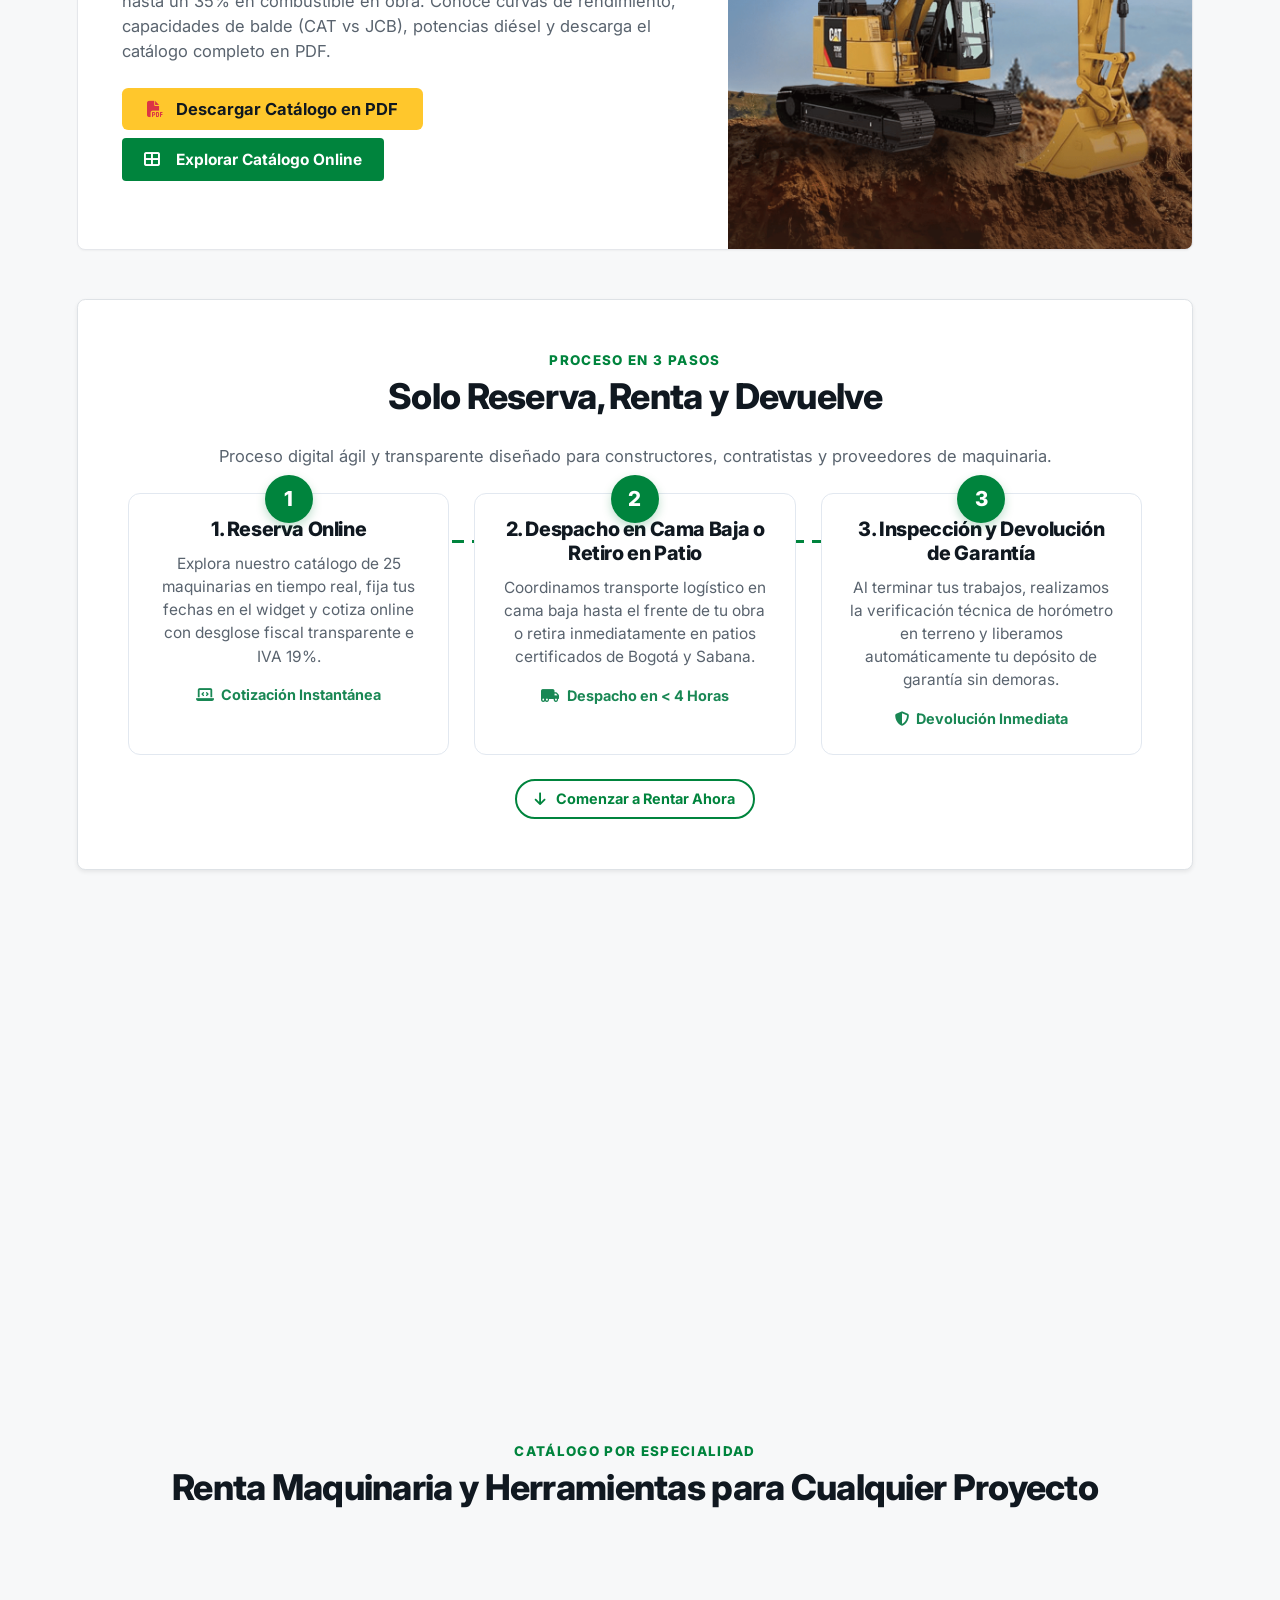
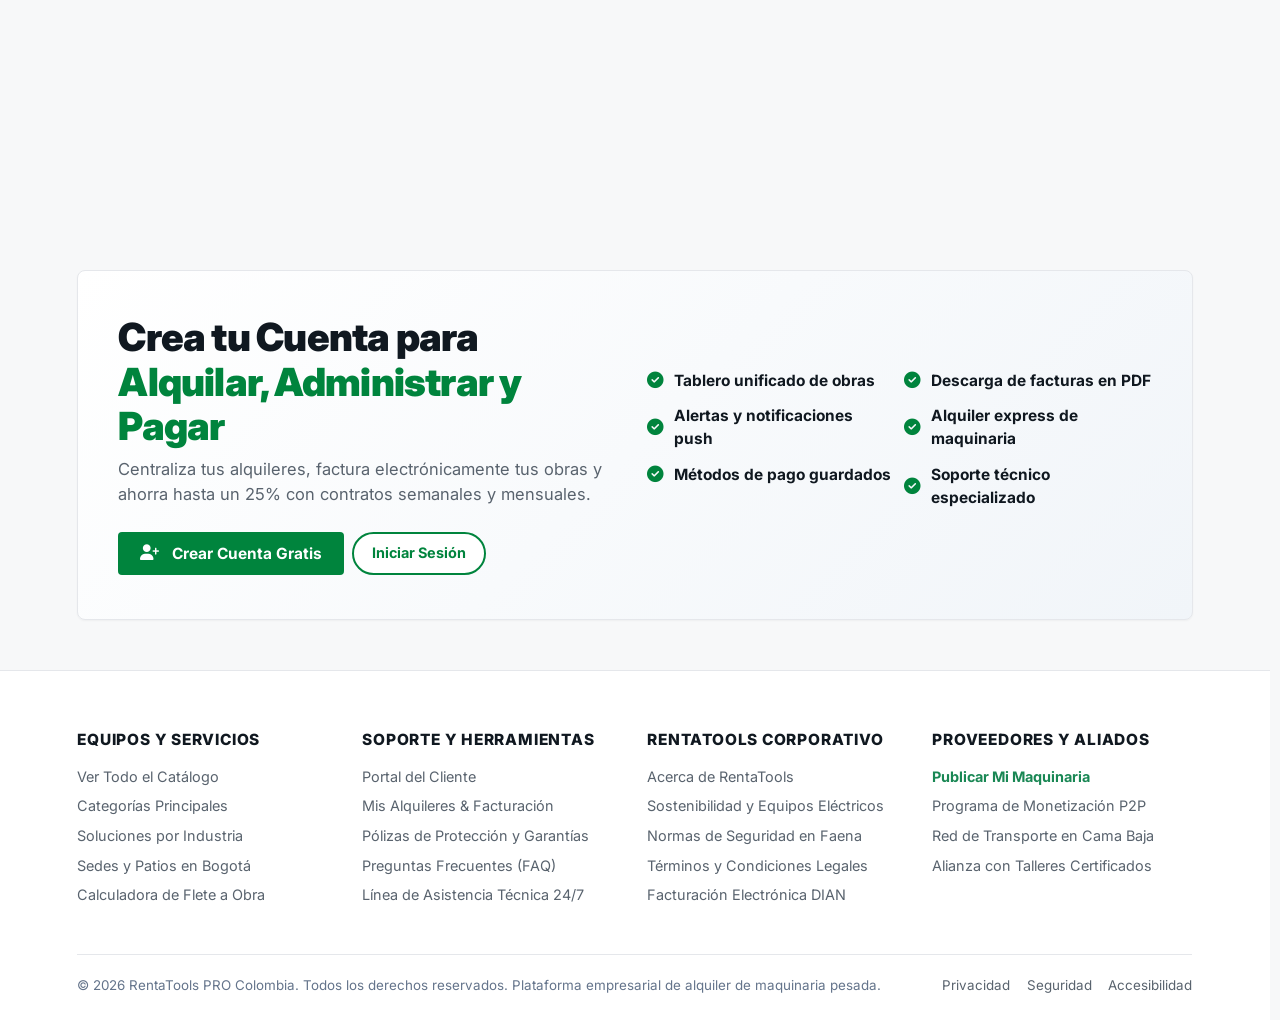
==== commit d0fd4111: "feat(cart-portal): restringir portal proveedor por rol y persistir carrito en docker postgres" ====
--- a/infrastructure/src/main/resources/static/index.html
+++ b/infrastructure/src/main/resources/static/index.html
@@ -210,7 +210,7 @@
           <li><a href="#" class="sb-subnav-link" data-nav="section-experience" onclick="App.navigateToSection('section-experience'); return false;"><i class="fa fa-shield-alt me-1"></i> Seguridad & Servicio</a></li>
           <li><a href="#" class="sb-subnav-link text-success fw-bold" data-nav="section-map" onclick="App.navigateToSection('section-map'); return false;"><i class="fa fa-map-marked-alt me-1"></i> Mapa en Vivo</a></li>
           <li id="nav-client-tab-link" style="display: none;"><a href="#" class="sb-subnav-link" data-nav="client-dashboard" onclick="App.switchView('client-dashboard'); return false;">Mis Alquileres</a></li>
-          <li id="nav-provider-tab-link"><a href="#" class="sb-subnav-link fw-bold" data-nav="provider-dashboard" onclick="App.switchView('provider-dashboard'); return false;"><i class="fa fa-dolly-flatbed me-1"></i> Portal Proveedor</a></li>
+          <li id="nav-provider-tab-link" style="display: none;"><a href="#" class="sb-subnav-link fw-bold" data-nav="provider-dashboard" onclick="App.switchView('provider-dashboard'); return false;"><i class="fa fa-dolly-flatbed me-1"></i> Portal Proveedor</a></li>
         </ul>
       </div>
     </div>
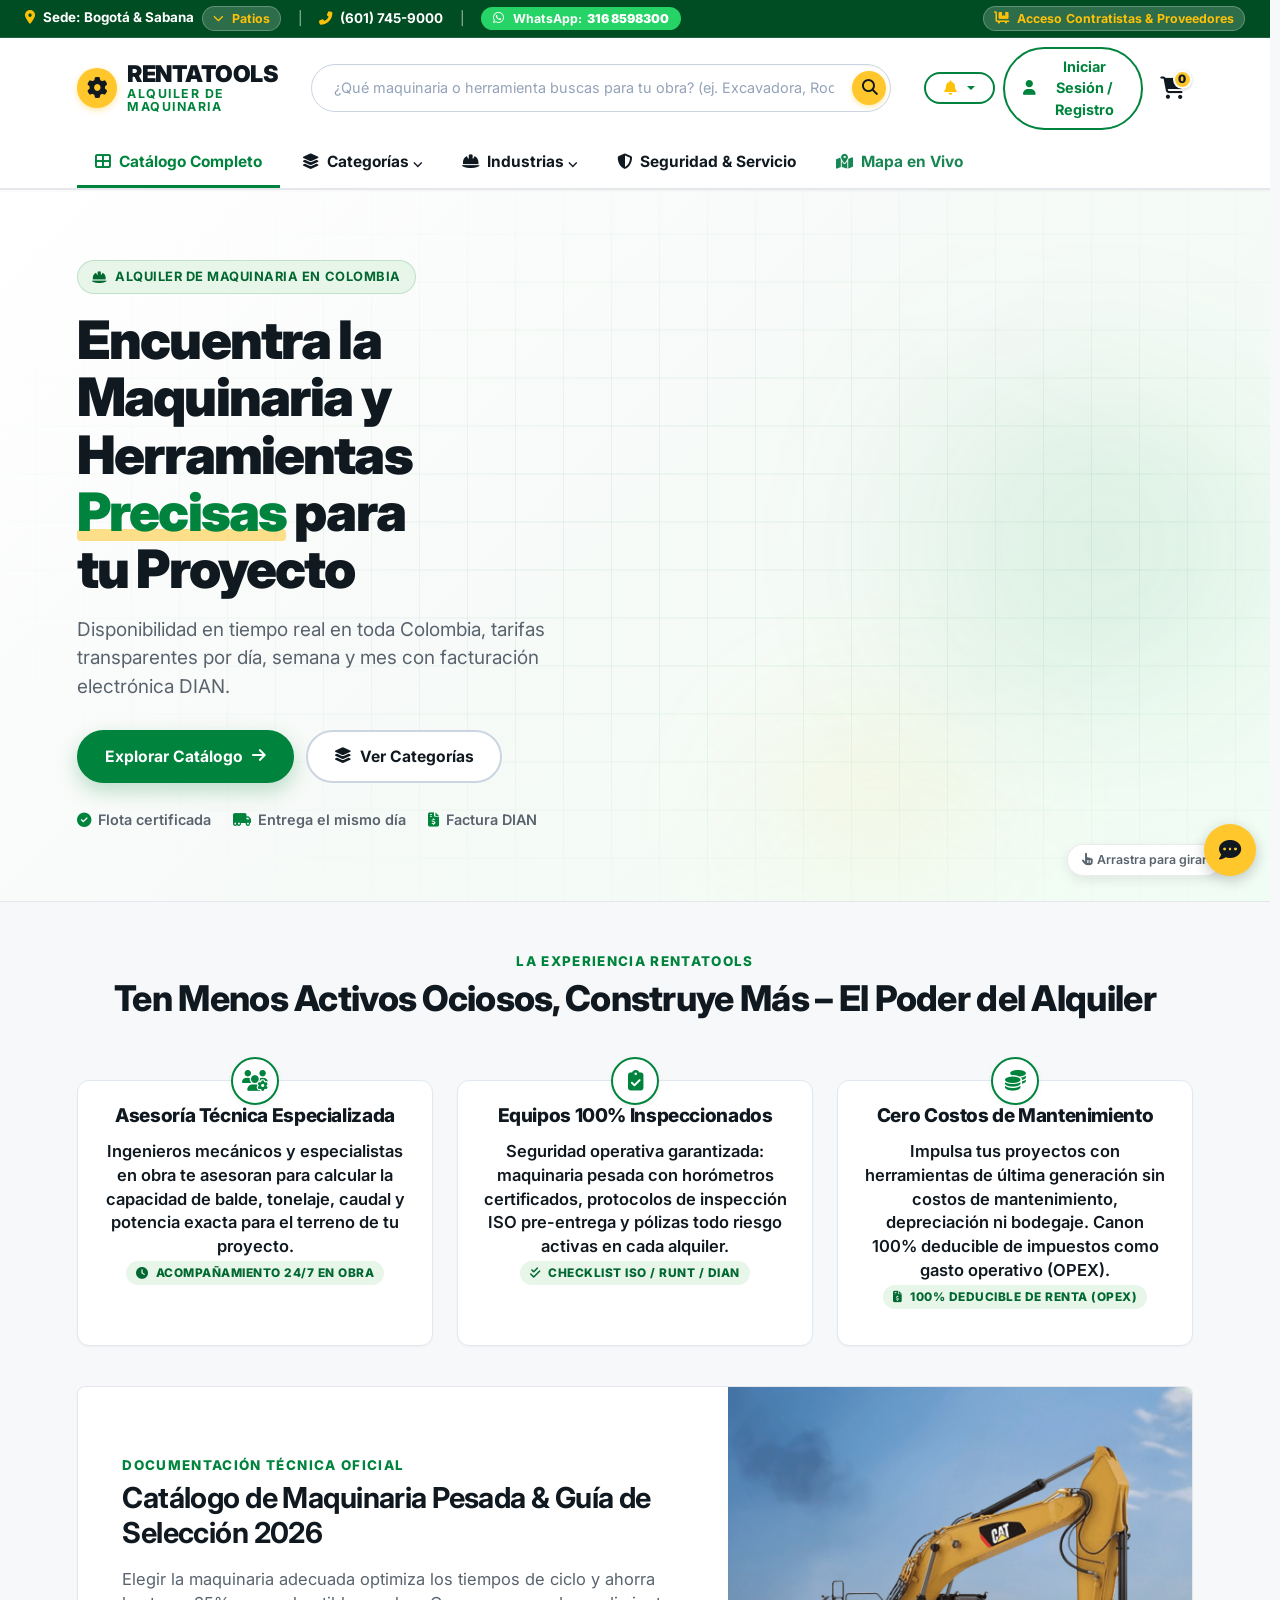
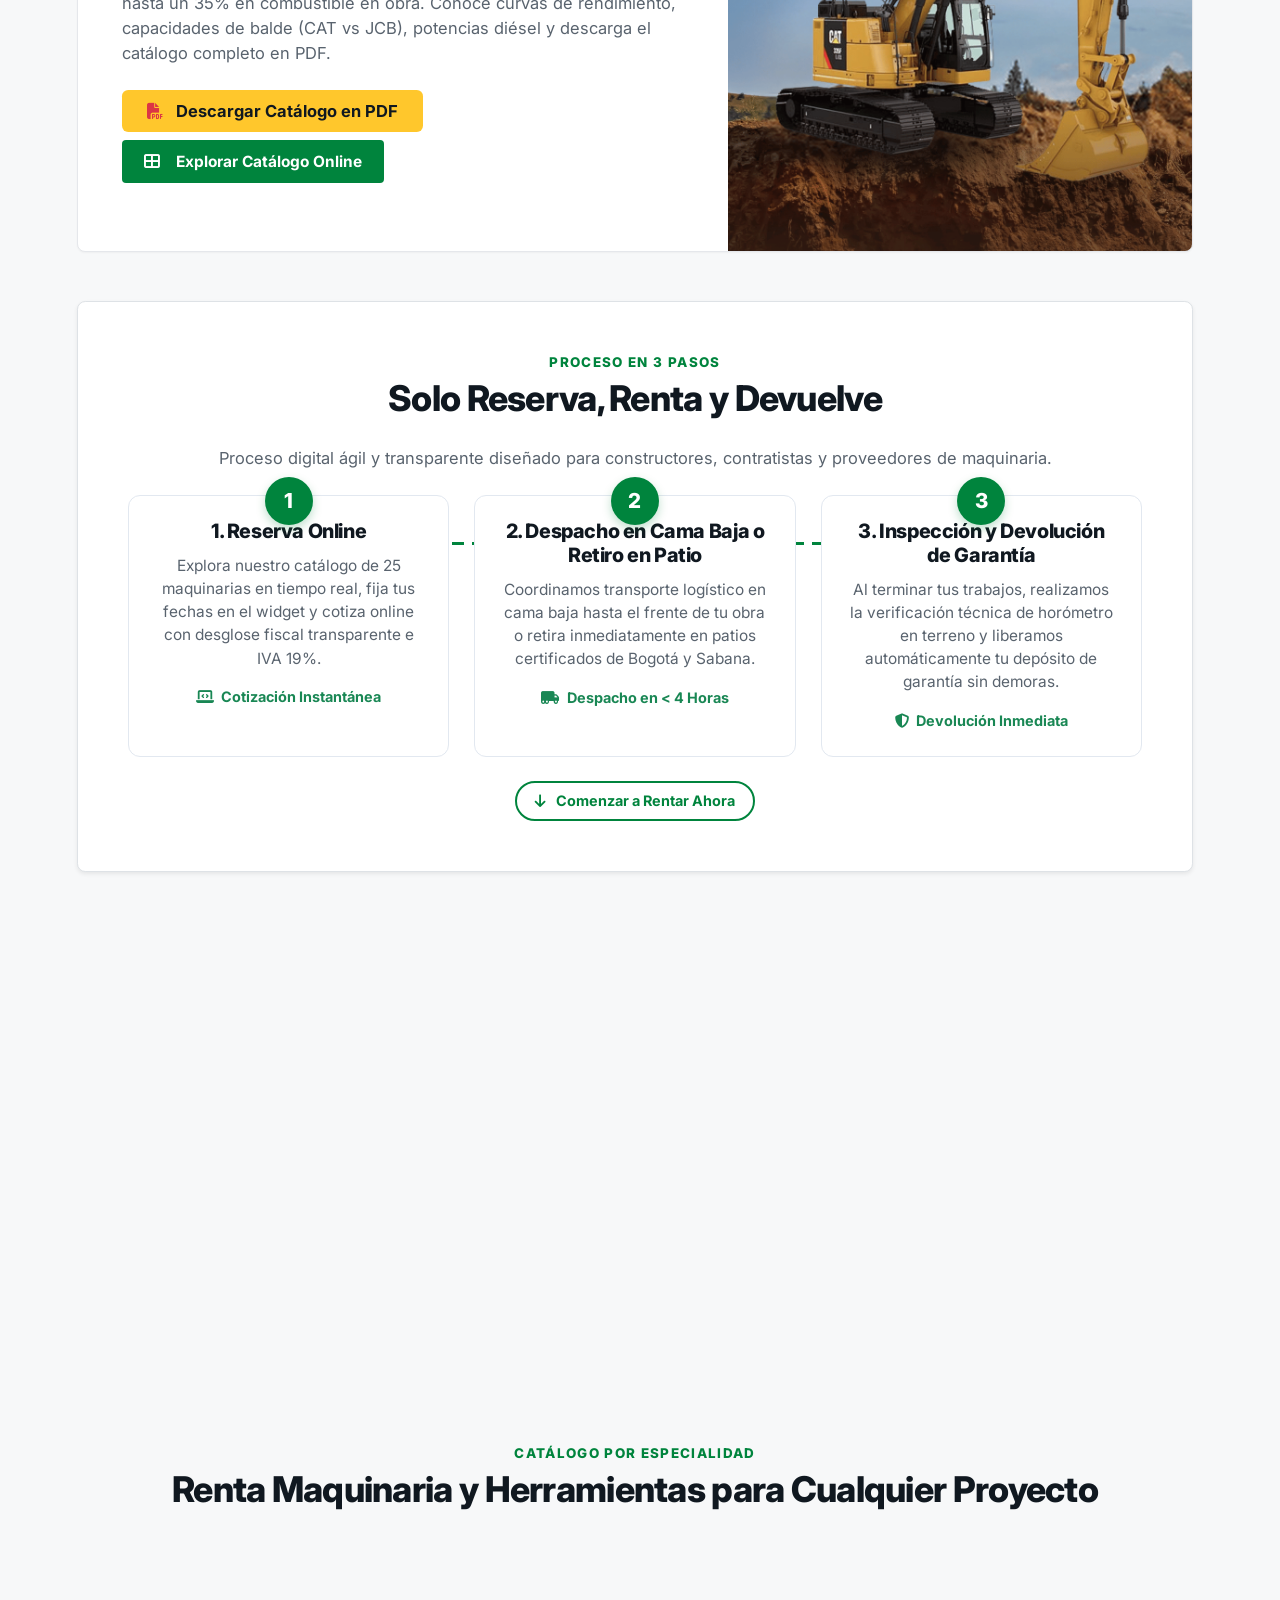
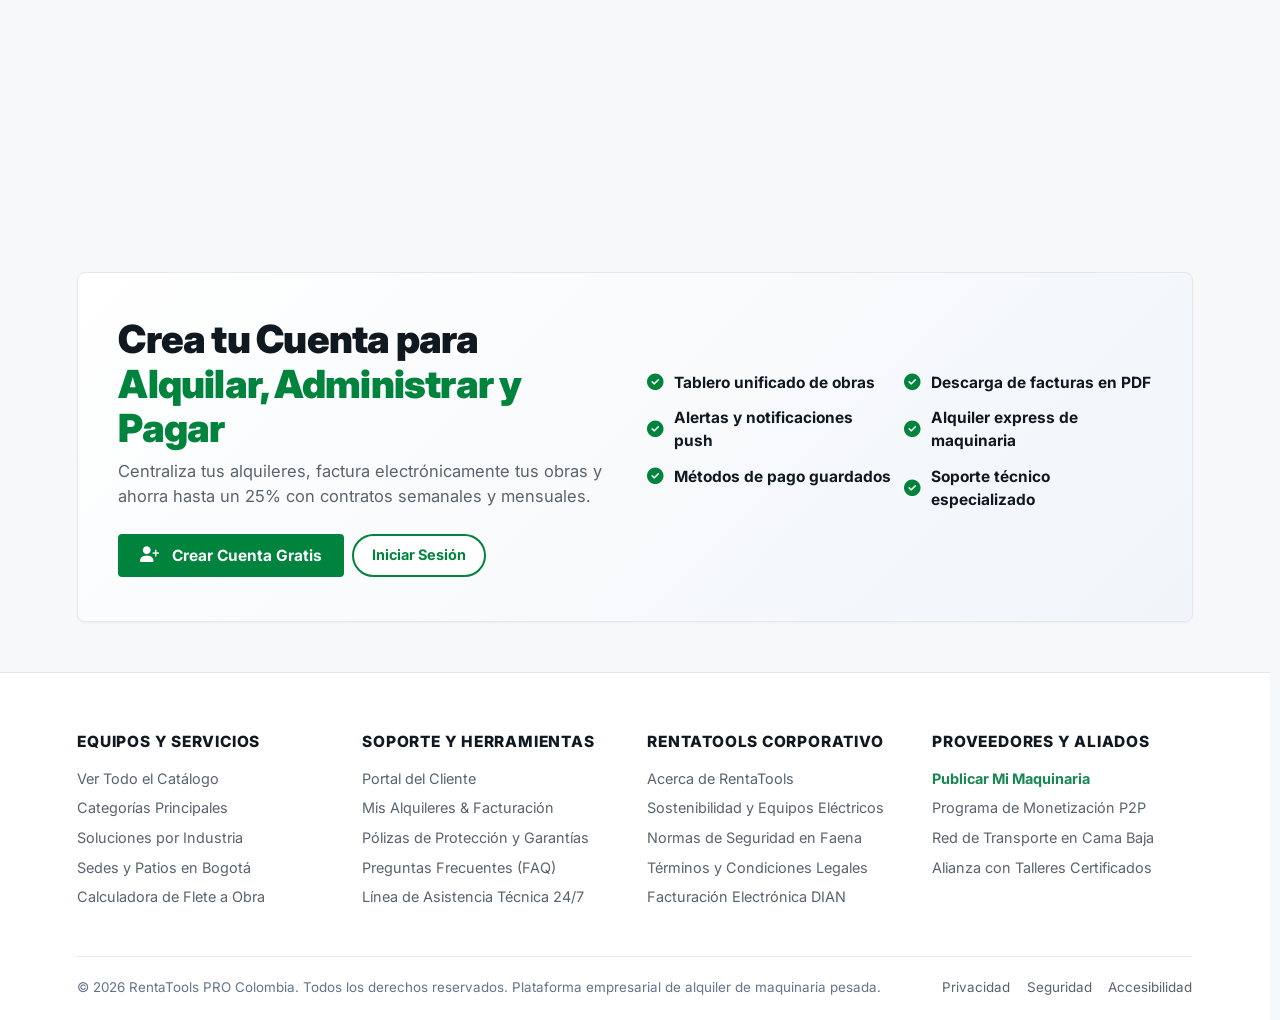
==== commit 3a030968: "feat(ui): add visual components for bi top performance, providers directory, overdue invoices and ma" ====
--- a/infrastructure/src/main/resources/static/index.html
+++ b/infrastructure/src/main/resources/static/index.html
@@ -731,9 +731,14 @@
           <h3 class="fw-bold text-dark mb-1"><i class="fa fa-chart-pie text-success me-2"></i>Métricas de Negocio & KPIs Globales</h3>
           <p class="text-muted small mb-0">Visión gerencial de ingresos, ocupación de flota y actividad en tiempo real.</p>
         </div>
-        <button class="btn-sb-pill-outline" onclick="App.switchView('catalog')">
-          <i class="fa fa-arrow-left me-1"></i> Catálogo
-        </button>
+        <div class="d-flex gap-2">
+          <button class="btn btn-sm btn-sb-green" onclick="App.openCreateCategoryModal()">
+            <i class="fa fa-folder-plus me-1"></i> Nueva Categoría
+          </button>
+          <button class="btn-sb-pill-outline" onclick="App.switchView('catalog')">
+            <i class="fa fa-arrow-left me-1"></i> Catálogo
+          </button>
+        </div>
       </div>
 
       <div class="row g-3 mb-4">
@@ -764,6 +769,43 @@
             <div class="h3 fw-bold text-info mb-1" id="admin-total-users">45</div>
             <span class="small text-muted">Clientes y Proveedores</span>
           </div>
+        </div>
+      </div>
+
+      <!-- 🏆 BLOQUE BI: MÁXIMO RENDIMIENTO & TOP PERFORMANCE -->
+      <div class="row g-3 mb-4">
+        <div class="col-12 col-md-4">
+          <div class="p-3 border rounded-3 bg-white shadow-sm h-100 border-start border-4 border-warning">
+            <div class="d-flex align-items-center justify-content-between mb-2">
+              <span class="text-muted small text-uppercase fw-bold"><i class="fa fa-trophy text-warning me-1"></i> Maquinaria Más Rentable</span>
+              <span class="badge bg-warning text-dark" id="top-tool-rentals">0 rentas</span>
+            </div>
+            <h5 class="fw-bold text-dark mb-1" id="top-tool-name">Cargando...</h5>
+            <div class="small text-muted">Facturación generada: <strong class="text-success" id="top-tool-revenue">$ 0</strong></div>
+          </div>
+        </div>
+        <div class="col-12 col-md-4">
+          <div class="p-3 border rounded-3 bg-white shadow-sm h-100 border-start border-4 border-primary">
+            <div class="d-flex align-items-center justify-content-between mb-2">
+              <span class="text-muted small text-uppercase fw-bold"><i class="fa fa-building text-primary me-1"></i> Cliente Corporativo Top</span>
+              <span class="badge bg-primary text-white">VIP</span>
+            </div>
+            <h5 class="fw-bold text-dark mb-1" id="top-client-name">Cargando...</h5>
+            <div class="small text-muted">Inversión acumulada: <strong class="text-primary" id="top-client-spend">$ 0</strong></div>
+          </div>
+        </div>
+        <div class="col-12 col-md-4">
+          <div class="p-3 border rounded-3 bg-white shadow-sm h-100 border-start border-4 border-success">
+            <div class="d-flex align-items-center justify-content-between mb-2">
+              <span class="text-muted small text-uppercase fw-bold"><i class="fa fa-chart-line text-success me-1"></i> Ocupación del Parque</span>
+              <span class="badge bg-success" id="top-occupancy-badge">0%</span>
+            </div>
+            <h5 class="fw-bold text-dark mb-1" id="top-occupancy-text">0% en Obra</h5>
+            <div class="progress mt-2" style="height: 8px;">
+              <div class="progress-bar bg-success" id="top-occupancy-bar" role="progressbar" style="width: 0%"></div>
+            </div>
+          </div>
+        </div>
       </div>
 
       <!-- MAPA GLOBAL DE TELEMETRÍA Y CONTROL DE FLOTA (ADMIN) -->
@@ -792,11 +834,78 @@
         </div>
         <div id="admin-map-container" style="height: 460px; border-radius: 8px; z-index: 1;"></div>
       </div>
-        <h5 class="fw-bold text-dark mb-3"><i class="fa fa-history text-success me-2"></i>Flujo de Actividades del Marketplace</h5>
-        <ul class="list-group list-group-flush" id="admin-activities-list">
-          <!-- Renderizado dinámicamente -->
-        </ul>
-      </div>
+
+      <!-- 🏢 SECCIÓN: DIRECTORIO DE EMPRESAS PROVEEDORAS & HOMOLOGACIÓN -->
+      <div class="bg-white border rounded-3 p-3 mb-4 shadow-sm">
+        <div class="d-flex justify-content-between align-items-center mb-3 flex-wrap gap-2">
+          <div>
+            <h5 class="fw-bold text-dark mb-1">
+              <i class="fa fa-building text-success me-2"></i>Directorio de Empresas Proveedoras & Homologación
+            </h5>
+            <p class="text-muted small mb-0">Supervisión de aliados de maquinaria, tamaño de flota y validación legal.</p>
+          </div>
+          <button class="btn btn-sm btn-outline-secondary" onclick="App.loadAdminProviders()">
+            <i class="fa fa-sync-alt me-1"></i> Actualizar Proveedores
+          </button>
+        </div>
+        <div class="table-responsive">
+          <table class="table table-hover align-middle mb-0">
+            <thead class="table-light">
+              <tr>
+                <th>ID</th>
+                <th>EMPRESA</th>
+                <th>NIT</th>
+                <th>CIUDAD</th>
+                <th>FLOTA</th>
+                <th>CALIFICACIÓN</th>
+                <th>ESTADO</th>
+                <th>ACCIÓN</th>
+              </tr>
+            </thead>
+            <tbody id="admin-providers-list">
+              <tr><td colspan="8" class="text-center text-muted py-3">Cargando directorio de proveedores...</td></tr>
+            </tbody>
+          </table>
+        </div>
+      </div>
+
+      <!-- 📄 SECCIÓN: CARTERA VENCIDA (FACTURAS EN MORA) -->
+      <div class="bg-white border rounded-3 p-3 mb-4 shadow-sm">
+        <div class="d-flex justify-content-between align-items-center mb-3 flex-wrap gap-2">
+          <div>
+            <h5 class="fw-bold text-dark mb-1">
+              <i class="fa fa-file-invoice-dollar text-danger me-2"></i>Cartera Vencida (Facturación en Mora)
+            </h5>
+            <p class="text-muted small mb-0">Facturas impagas cuya fecha límite de pago ya expiró.</p>
+          </div>
+          <button class="btn btn-sm btn-outline-secondary" onclick="App.loadOverdueInvoices()">
+            <i class="fa fa-sync-alt me-1"></i> Actualizar Cartera
+          </button>
+        </div>
+        <div class="table-responsive">
+          <table class="table table-hover align-middle mb-0">
+            <thead class="table-light">
+              <tr>
+                <th># FACTURA</th>
+                <th>CLIENTE</th>
+                <th>NIT</th>
+                <th>VENCIMIENTO</th>
+                <th>TOTAL</th>
+                <th>ESTADO</th>
+                <th>ACCIONES</th>
+              </tr>
+            </thead>
+            <tbody id="admin-overdue-list">
+              <tr><td colspan="7" class="text-center text-muted py-3">Cargando cartera vencida...</td></tr>
+            </tbody>
+          </table>
+        </div>
+      </div>
+
+      <h5 class="fw-bold text-dark mb-3"><i class="fa fa-history text-success me-2"></i>Flujo de Actividades del Marketplace</h5>
+      <ul class="list-group list-group-flush" id="admin-activities-list">
+        <!-- Renderizado dinámicamente -->
+      </ul>
     </div>
   </div>
 
@@ -1515,6 +1624,150 @@
     </div>
   </div>
 
+  <!-- ==================== MODAL BITÁCORA DE MANTENIMIENTO ==================== -->
+  <div class="modal fade" id="maintenanceModal" tabindex="-1" aria-hidden="true">
+    <div class="modal-dialog modal-dialog-centered modal-lg">
+      <div class="modal-content sb-modal">
+        <div class="modal-header border-bottom pb-3">
+          <div class="d-flex align-items-center gap-2">
+            <i class="fa fa-wrench text-warning fs-5"></i>
+            <div>
+              <h5 class="modal-title fw-bold text-dark mb-0">Bitácora de Mantenimiento Técnico</h5>
+              <small class="text-muted" id="maint-tool-title">Maquinaria</small>
+            </div>
+          </div>
+          <button type="button" class="btn-close" data-bs-dismiss="modal" aria-label="Cerrar"></button>
+        </div>
+        <div class="modal-body p-4">
+          <input type="hidden" id="maint-tool-id">
+          
+          <ul class="nav nav-pills mb-3" id="maint-tabs" role="tablist">
+            <li class="nav-item" role="presentation">
+              <button class="nav-link active" id="tab-maint-history" data-bs-toggle="pill" data-bs-target="#pane-maint-history" type="button" role="tab">
+                <i class="fa fa-history me-1"></i> Historial Técnico
+              </button>
+            </li>
+            <li class="nav-item" role="presentation">
+              <button class="nav-link" id="tab-maint-new" data-bs-toggle="pill" data-bs-target="#pane-maint-new" type="button" role="tab">
+                <i class="fa fa-plus-circle me-1"></i> Registrar Mantenimiento
+              </button>
+            </li>
+          </ul>
+
+          <div class="tab-content">
+            <div class="tab-pane fade show active" id="pane-maint-history" role="tabpanel">
+              <div class="table-responsive">
+                <table class="table table-sm table-hover align-middle">
+                  <thead class="table-light">
+                    <tr>
+                      <th>Tipo</th>
+                      <th>Descripción</th>
+                      <th>Técnico</th>
+                      <th>Costo</th>
+                      <th>Fecha</th>
+                      <th>Próximo</th>
+                    </tr>
+                  </thead>
+                  <tbody id="maint-history-table">
+                    <tr><td colspan="6" class="text-center text-muted py-3">Cargando bitácora...</td></tr>
+                  </tbody>
+                </table>
+              </div>
+            </div>
+
+            <div class="tab-pane fade" id="pane-maint-new" role="tabpanel">
+              <form id="form-register-maintenance" onsubmit="App.submitMaintenance(event)">
+                <div class="row g-3">
+                  <div class="col-md-6">
+                    <label class="form-label small fw-bold">Tipo de Mantenimiento</label>
+                    <select class="form-select form-select-sm" id="maint-type" required>
+                      <option value="PREVENTIVO">PREVENTIVO (Fluidos, filtros, engrase)</option>
+                      <option value="CORRECTIVO">CORRECTIVO (Reparación de falla mecánica)</option>
+                      <option value="OVERHAUL">OVERHAUL (Reconstrucción / Certificación)</option>
+                    </select>
+                  </div>
+                  <div class="col-md-6">
+                    <label class="form-label small fw-bold">Nombre del Técnico / Ingeniero</label>
+                    <input type="text" class="form-control form-control-sm" id="maint-technician" placeholder="ej. Ing. Carlos Mendoza" required>
+                  </div>
+                  <div class="col-12">
+                    <label class="form-label small fw-bold">Descripción del Trabajo Realizado</label>
+                    <textarea class="form-control form-control-sm" id="maint-description" rows="2" placeholder="Detalle de componentes revisados, repuestos..." required></textarea>
+                  </div>
+                  <div class="col-md-6">
+                    <label class="form-label small fw-bold">Costo del Mantenimiento ($ COP)</label>
+                    <input type="number" class="form-control form-control-sm" id="maint-cost" min="0" step="1000" placeholder="ej. 350000" required>
+                  </div>
+                  <div class="col-md-6">
+                    <label class="form-label small fw-bold">Fecha del Próximo Mantenimiento</label>
+                    <input type="date" class="form-control form-control-sm" id="maint-next-date">
+                  </div>
+                  <div class="col-12">
+                    <label class="form-label small fw-bold">Observaciones / Recomendaciones Técnicas</label>
+                    <input type="text" class="form-control form-control-sm" id="maint-notes" placeholder="ej. Equipo apto para 250 horas de trabajo continuo">
+                  </div>
+                  <div class="col-12">
+                    <div class="form-check form-switch">
+                      <input class="form-check-input" type="checkbox" id="maint-mark-status">
+                      <label class="form-check-label small" for="maint-mark-status">
+                        Poner la maquinaria en estado <strong>EN MANTENIMIENTO</strong>
+                      </label>
+                    </div>
+                  </div>
+                  <div class="col-12 text-end mt-3">
+                    <button type="submit" class="btn btn-sb-green">
+                      <i class="fa fa-save me-1"></i> Guardar en Bitácora
+                    </button>
+                  </div>
+                </div>
+              </form>
+            </div>
+          </div>
+        </div>
+      </div>
+    </div>
+  </div>
+
+  <!-- ==================== MODAL CREAR CATEGORÍA ==================== -->
+  <div class="modal fade" id="createCategoryModal" tabindex="-1" aria-hidden="true">
+    <div class="modal-dialog modal-dialog-centered">
+      <div class="modal-content sb-modal">
+        <div class="modal-header border-bottom pb-3">
+          <div class="d-flex align-items-center gap-2">
+            <i class="fa fa-folder-plus text-success fs-5"></i>
+            <h5 class="modal-title fw-bold text-dark mb-0">Crear Nueva Categoría</h5>
+          </div>
+          <button type="button" class="btn-close" data-bs-dismiss="modal" aria-label="Cerrar"></button>
+        </div>
+        <div class="modal-body p-4">
+          <form id="form-create-category" onsubmit="App.submitCreateCategory(event)">
+            <div class="mb-3">
+              <label class="form-label small fw-bold">Nombre de la Categoría</label>
+              <input type="text" class="form-control" id="cat-name" placeholder="ej. Compresión y Neumática" required>
+            </div>
+            <div class="mb-3">
+              <label class="form-label small fw-bold">Descripción</label>
+              <textarea class="form-control" id="cat-desc" rows="2" placeholder="ej. Compresores de aire de tornillo, martillos..."></textarea>
+            </div>
+            <div class="mb-3">
+              <label class="form-label small fw-bold">Icono FontAwesome</label>
+              <input type="text" class="form-control" id="cat-icon" value="fa-tools" placeholder="ej. fa-wind, fa-bolt, fa-truck-monster">
+            </div>
+            <div class="mb-3 form-check form-switch">
+              <input class="form-check-input" type="checkbox" id="cat-active" checked>
+              <label class="form-check-label small" for="cat-active">Categoría Activa en Catálogo</label>
+            </div>
+            <div class="text-end mt-4">
+              <button type="submit" class="btn btn-sb-green w-100">
+                <i class="fa fa-check-circle me-1"></i> Guardar Categoría
+              </button>
+            </div>
+          </form>
+        </div>
+      </div>
+    </div>
+  </div>
+
   <!-- Botón Flotante Amarillo de Atención y Asesoría Sunbelt Rentals -->
   <button type="button" class="sb-floating-chat-btn" id="sb-floating-chat-btn" onclick="App.openChatSupport();" title="Atención al Cliente Sunbelt Rentals">
     <i class="fa fa-comment-dots"></i>
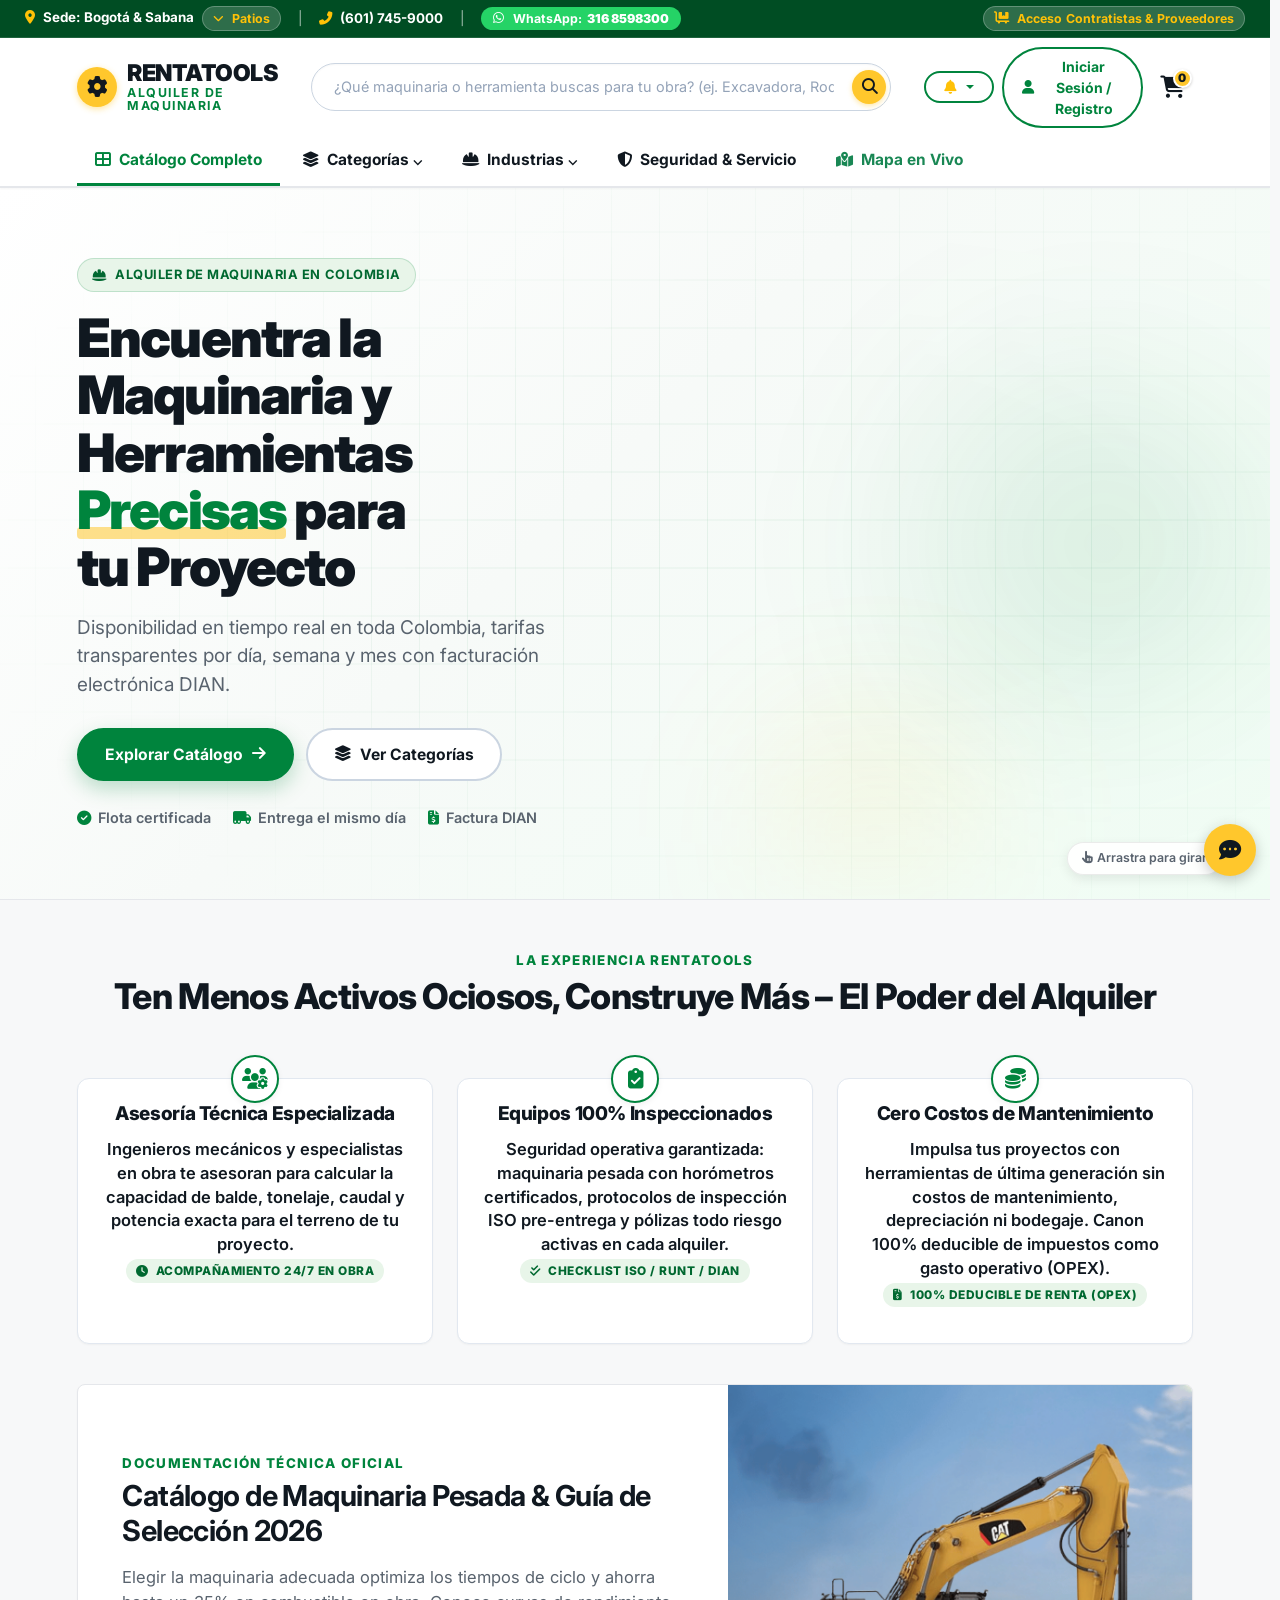
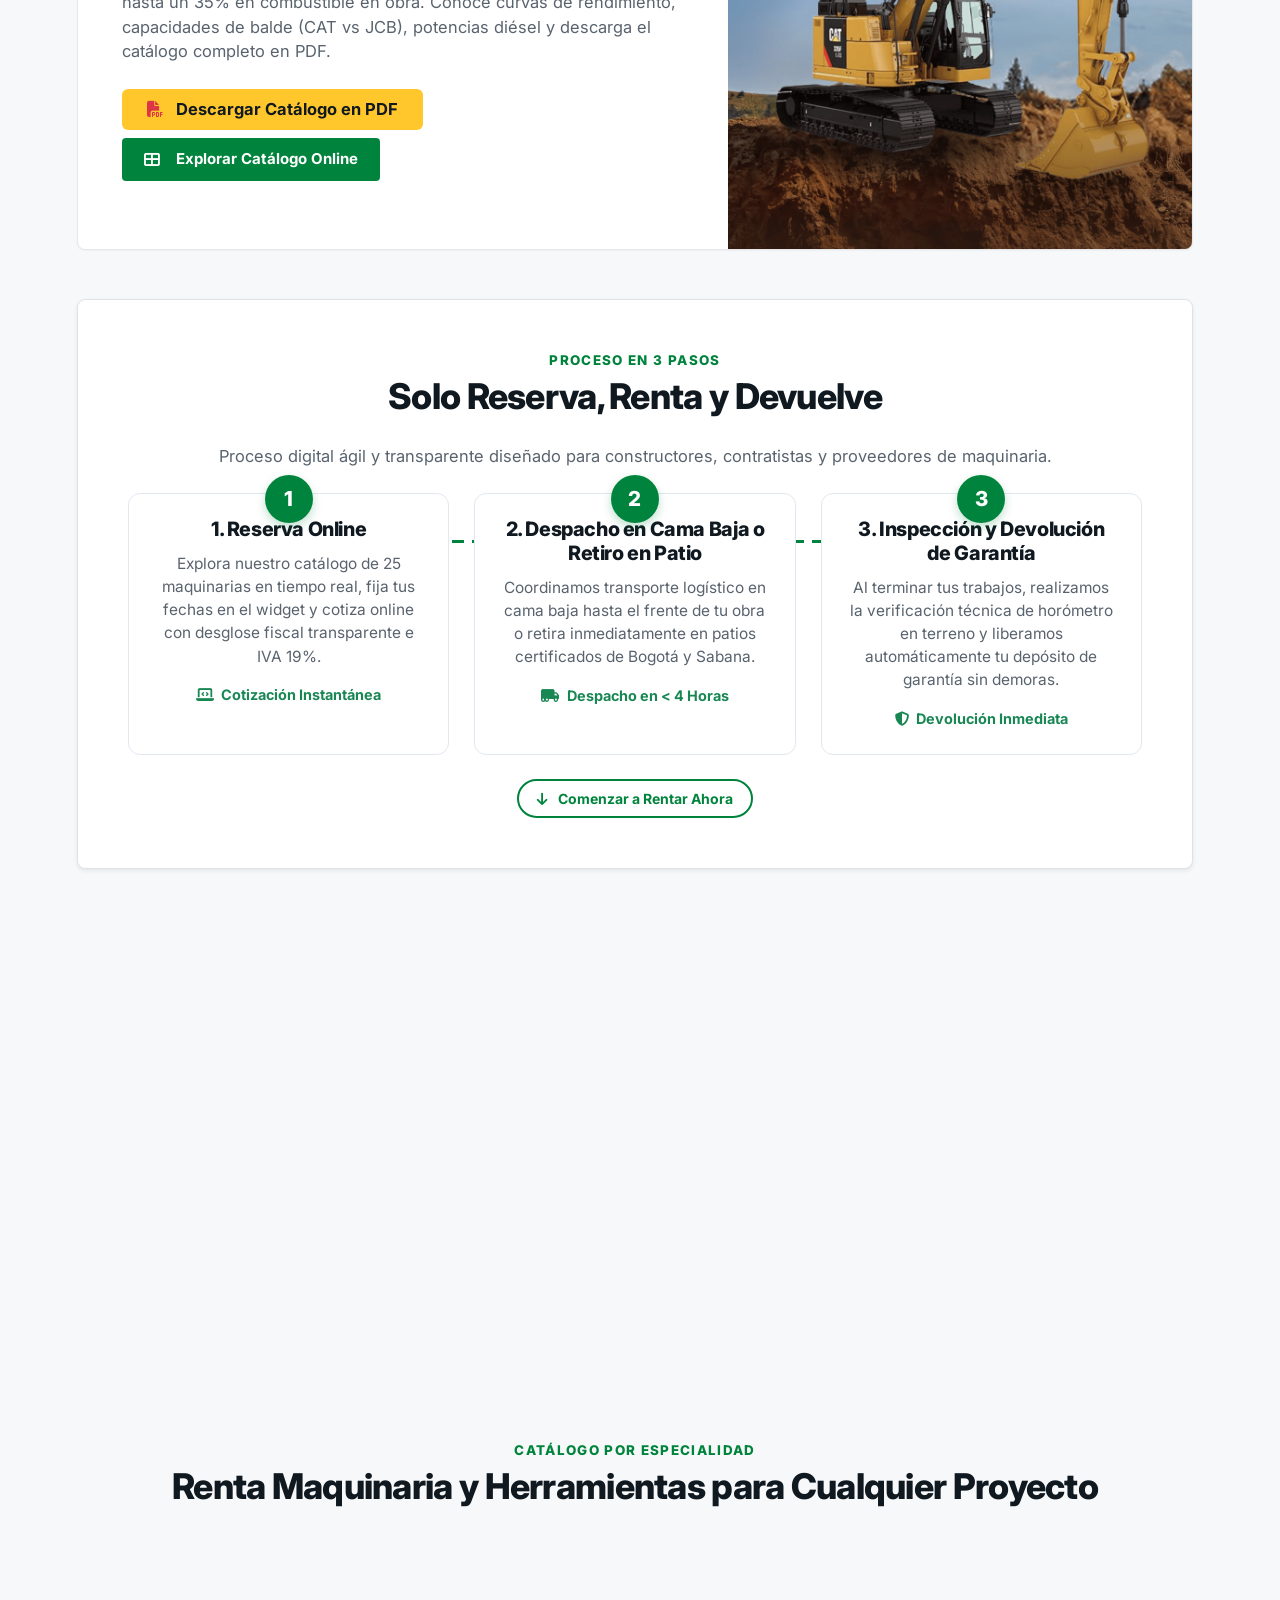
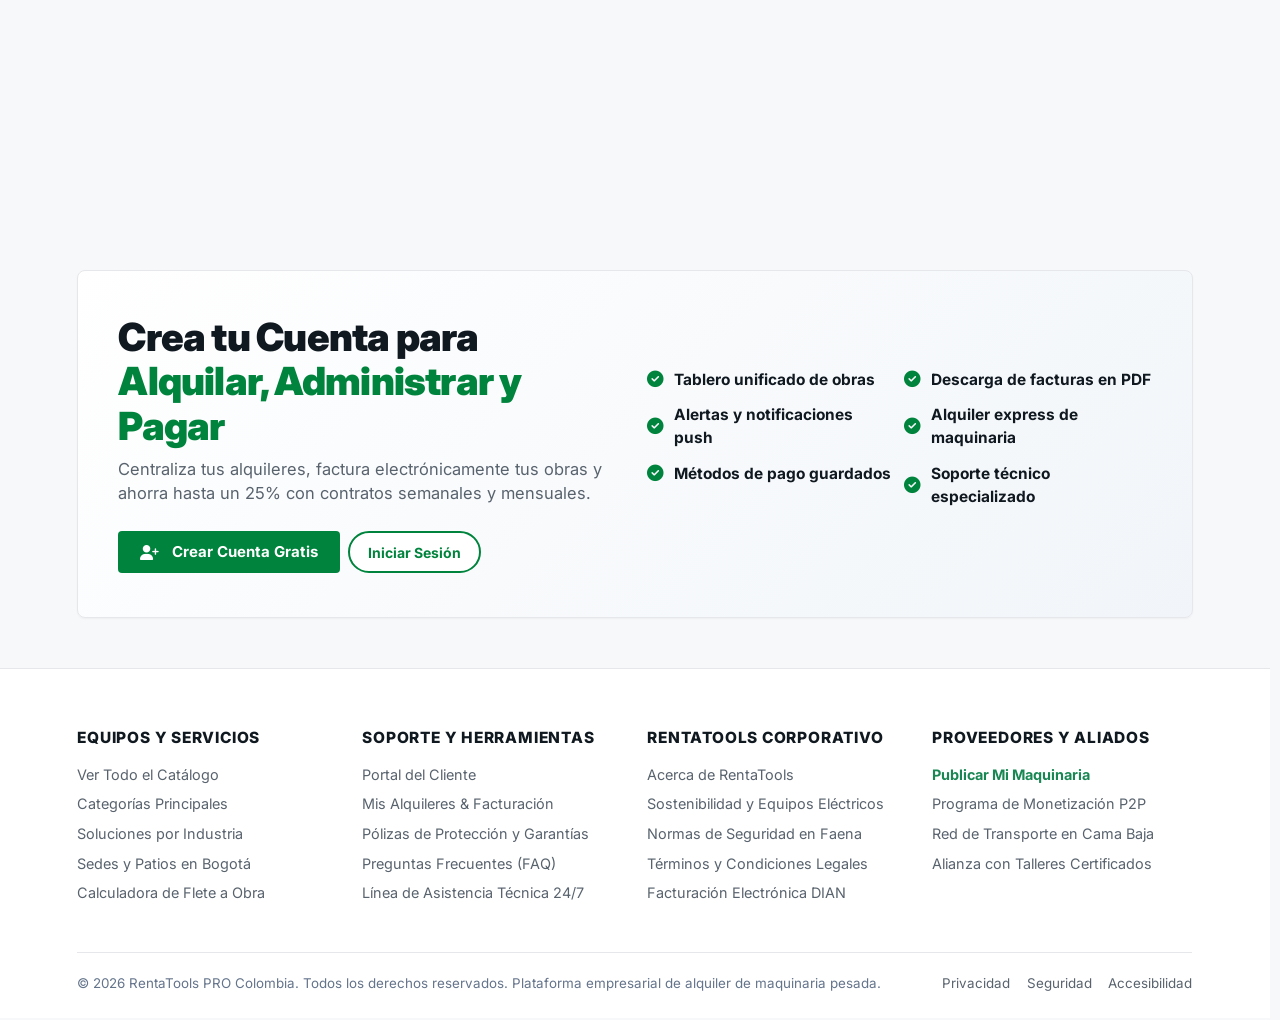
==== commit 04d6bdc3: "feat(ui): implement provider approval/rejection, tool maintenance and reviews UI with Docker Postgre" ====
--- a/infrastructure/src/main/resources/static/index.html
+++ b/infrastructure/src/main/resources/static/index.html
@@ -638,7 +638,7 @@
               <th>PERIODO</th>
               <th>TOTAL FACTURADO</th>
               <th>ESTADO</th>
-              <th>FACTURA PDF</th>
+              <th>ACCIONES & CALIFICACIÓN</th>
             </tr>
           </thead>
           <tbody id="client-rentals-list">
@@ -655,7 +655,7 @@
       <div class="d-flex justify-content-between align-items-center mb-4 flex-wrap gap-2">
         <div>
           <h3 class="fw-bold text-dark mb-1"><i class="fa fa-dolly text-warning me-2"></i>Panel de Control del Proveedor</h3>
-          <p class="text-muted small mb-0">Gestión de inventario de maquinaria, aprobación de arriendos entrantes y recepción de equipos.</p>
+          <p class="text-muted small mb-0">Gestión de inventario de maquinaria, aprobación de arriendos entrantes y control operativo de flota.</p>
         </div>
         <div class="d-flex gap-2">
           <button class="btn btn-sb-green" onclick="App.openAddToolModal()">
@@ -692,7 +692,7 @@
       <div class="d-flex justify-content-between align-items-center mb-3 flex-wrap gap-2">
         <div>
           <h5 class="fw-bold text-dark mb-0"><i class="fa fa-list-check text-success me-2"></i>Historial y Solicitudes de Alquiler</h5>
-          <span class="text-muted small">Revisa tus solicitudes activas, pendientes de aprobación y el historial de devoluciones</span>
+          <span class="text-muted small">Revisa tus solicitudes entrantes, aprueba o rechaza solicitudes pendientes y registra devoluciones de maquinaria</span>
         </div>
         <div class="btn-group btn-group-sm" role="group">
           <button type="button" class="btn btn-outline-secondary active fw-semibold" id="btn-filter-prov-all" onclick="App.filterProviderRequests('ALL')">Todas (<span id="prov-count-all">0</span>)</button>
@@ -702,7 +702,7 @@
         </div>
       </div>
 
-      <div class="table-responsive">
+      <div class="table-responsive mb-5">
         <table class="table table-hover align-middle mb-0">
           <thead class="table-light">
             <tr>
@@ -712,13 +712,46 @@
               <th>DÍAS</th>
               <th>VALOR TOTAL</th>
               <th>ESTADO</th>
-              <th>ACCIONES</th>
+              <th>ACCIONES DE APROBACIÓN</th>
             </tr>
           </thead>
           <tbody id="provider-requests-list">
             <!-- Renderizado dinámicamente -->
           </tbody>
         </table>
+      </div>
+
+      <!-- SECCIÓN GESTIÓN DE FLOTA Y MANTENIMIENTO TÉCNICO -->
+      <div class="pt-4 border-top">
+        <div class="d-flex justify-content-between align-items-center mb-3 flex-wrap gap-2">
+          <div>
+            <h5 class="fw-bold text-dark mb-0">
+              <i class="fa fa-wrench text-warning me-2"></i>Gestión de Flota y Control de Mantenimiento
+            </h5>
+            <span class="text-muted small">Supervisa el estado operativo de tu maquinaria, envía equipos a mantenimiento o reactívalos a disponibilidad</span>
+          </div>
+          <button class="btn btn-sm btn-outline-success fw-semibold" onclick="App.loadTools(); App.renderProviderFleetTable();">
+            <i class="fa fa-sync-alt me-1"></i> Actualizar Flota
+          </button>
+        </div>
+
+        <div class="table-responsive">
+          <table class="table table-hover align-middle mb-0">
+            <thead class="table-light">
+              <tr>
+                <th>MAQUINARIA / CÓDIGO</th>
+                <th>CATEGORÍA & MARCA</th>
+                <th>TARIFA / DÍA</th>
+                <th>ESTADO OPERATIVO</th>
+                <th>CALIFICACIÓN</th>
+                <th>ACCIONES DE MANTENIMIENTO</th>
+              </tr>
+            </thead>
+            <tbody id="provider-fleet-list">
+              <!-- Renderizado dinámicamente con App.renderProviderFleetTable() -->
+            </tbody>
+          </table>
+        </div>
       </div>
     </div>
   </div>
@@ -1768,6 +1801,91 @@
     </div>
   </div>
 
+  <!-- ==================== MODAL CALIFICACIÓN DE ALQUILER ==================== -->
+  <div class="modal fade" id="ratingModal" tabindex="-1" aria-hidden="true">
+    <div class="modal-dialog modal-dialog-centered">
+      <div class="modal-content sb-modal">
+        <div class="modal-header border-bottom pb-3">
+          <div class="d-flex align-items-center gap-2">
+            <i class="fa fa-star text-warning fs-4"></i>
+            <div>
+              <h5 class="modal-title fw-bold text-dark mb-0">Calificar Alquiler Completado</h5>
+              <small class="text-muted" id="rating-tool-name">Maquinaria</small>
+            </div>
+          </div>
+          <button type="button" class="btn-close" data-bs-dismiss="modal" aria-label="Cerrar"></button>
+        </div>
+        <div class="modal-body p-4">
+          <input type="hidden" id="rating-rental-id">
+          
+          <div class="text-center mb-4">
+            <p class="text-muted small mb-2">¿Cómo calificarías el desempeño del equipo y la experiencia en obra?</p>
+            <div id="rating-stars-container" class="d-flex justify-content-center gap-2 fs-2 cursor-pointer">
+              <i class="fa fa-star text-warning star-btn" data-value="1" onclick="App.setRatingScore(1)" style="cursor: pointer;"></i>
+              <i class="fa fa-star text-warning star-btn" data-value="2" onclick="App.setRatingScore(2)" style="cursor: pointer;"></i>
+              <i class="fa fa-star text-warning star-btn" data-value="3" onclick="App.setRatingScore(3)" style="cursor: pointer;"></i>
+              <i class="fa fa-star text-warning star-btn" data-value="4" onclick="App.setRatingScore(4)" style="cursor: pointer;"></i>
+              <i class="fa fa-star text-warning star-btn" data-value="5" onclick="App.setRatingScore(5)" style="cursor: pointer;"></i>
+            </div>
+            <div class="fw-bold text-success mt-2 fs-6" id="rating-score-label">5 Estrellas - Excelente rendimiento</div>
+            <input type="hidden" id="rating-score-val" value="5">
+          </div>
+
+          <div class="mb-3">
+            <label class="form-label small fw-bold text-dark">Comentario / Reseña Técnica del Cliente</label>
+            <textarea id="rating-comment" class="form-control" rows="3" placeholder="ej. Maquinaria en óptimas condiciones mecánicas, consumo eficiente y entrega puntual en el frente de obra."></textarea>
+          </div>
+
+          <div class="d-flex justify-content-end gap-2 mt-4">
+            <button type="button" class="btn btn-outline-secondary" data-bs-dismiss="modal">Cancelar</button>
+            <button type="button" class="btn btn-sb-green" onclick="App.submitCalificacion()">
+              <i class="fa fa-paper-plane me-1"></i> Publicar Calificación
+            </button>
+          </div>
+        </div>
+      </div>
+    </div>
+  </div>
+
+  <!-- ==================== MODAL DE RESEÑAS DE MAQUINARIA ==================== -->
+  <div class="modal fade" id="toolReviewsModal" tabindex="-1" aria-hidden="true">
+    <div class="modal-dialog modal-dialog-centered modal-lg">
+      <div class="modal-content sb-modal">
+        <div class="modal-header border-bottom pb-3">
+          <div class="d-flex align-items-center gap-2">
+            <i class="fa fa-star text-warning fs-4"></i>
+            <div>
+              <h5 class="modal-title fw-bold text-dark mb-0">Calificaciones y Reseñas de Clientes</h5>
+              <small class="text-muted" id="reviews-tool-title">Maquinaria</small>
+            </div>
+          </div>
+          <button type="button" class="btn-close" data-bs-dismiss="modal" aria-label="Cerrar"></button>
+        </div>
+        <div class="modal-body p-4">
+          <!-- RESUMEN PROMEDIO -->
+          <div class="p-3 bg-light rounded-3 border d-flex justify-content-between align-items-center mb-4 flex-wrap gap-2">
+            <div>
+              <span class="h2 fw-bold text-dark mb-0" id="reviews-average-score">5.0</span>
+              <span class="text-warning fs-5 ms-1" id="reviews-average-stars">★★★★★</span>
+              <div class="small text-muted" id="reviews-total-count">0 calificaciones registradas</div>
+            </div>
+            <div class="small text-muted text-end">
+              <i class="fa fa-shield-alt text-success me-1"></i> Reseñas verificadas de clientes con alquileres completados
+            </div>
+          </div>
+
+          <!-- LISTA DE RESEÑAS -->
+          <div id="reviews-list-container" style="max-height: 380px; overflow-y: auto;">
+            <!-- Renderizado dinámico -->
+          </div>
+        </div>
+        <div class="modal-footer border-top">
+          <button type="button" class="btn btn-secondary btn-sm" data-bs-dismiss="modal">Cerrar</button>
+        </div>
+      </div>
+    </div>
+  </div>
+
   <!-- Botón Flotante Amarillo de Atención y Asesoría Sunbelt Rentals -->
   <button type="button" class="sb-floating-chat-btn" id="sb-floating-chat-btn" onclick="App.openChatSupport();" title="Atención al Cliente Sunbelt Rentals">
     <i class="fa fa-comment-dots"></i>
